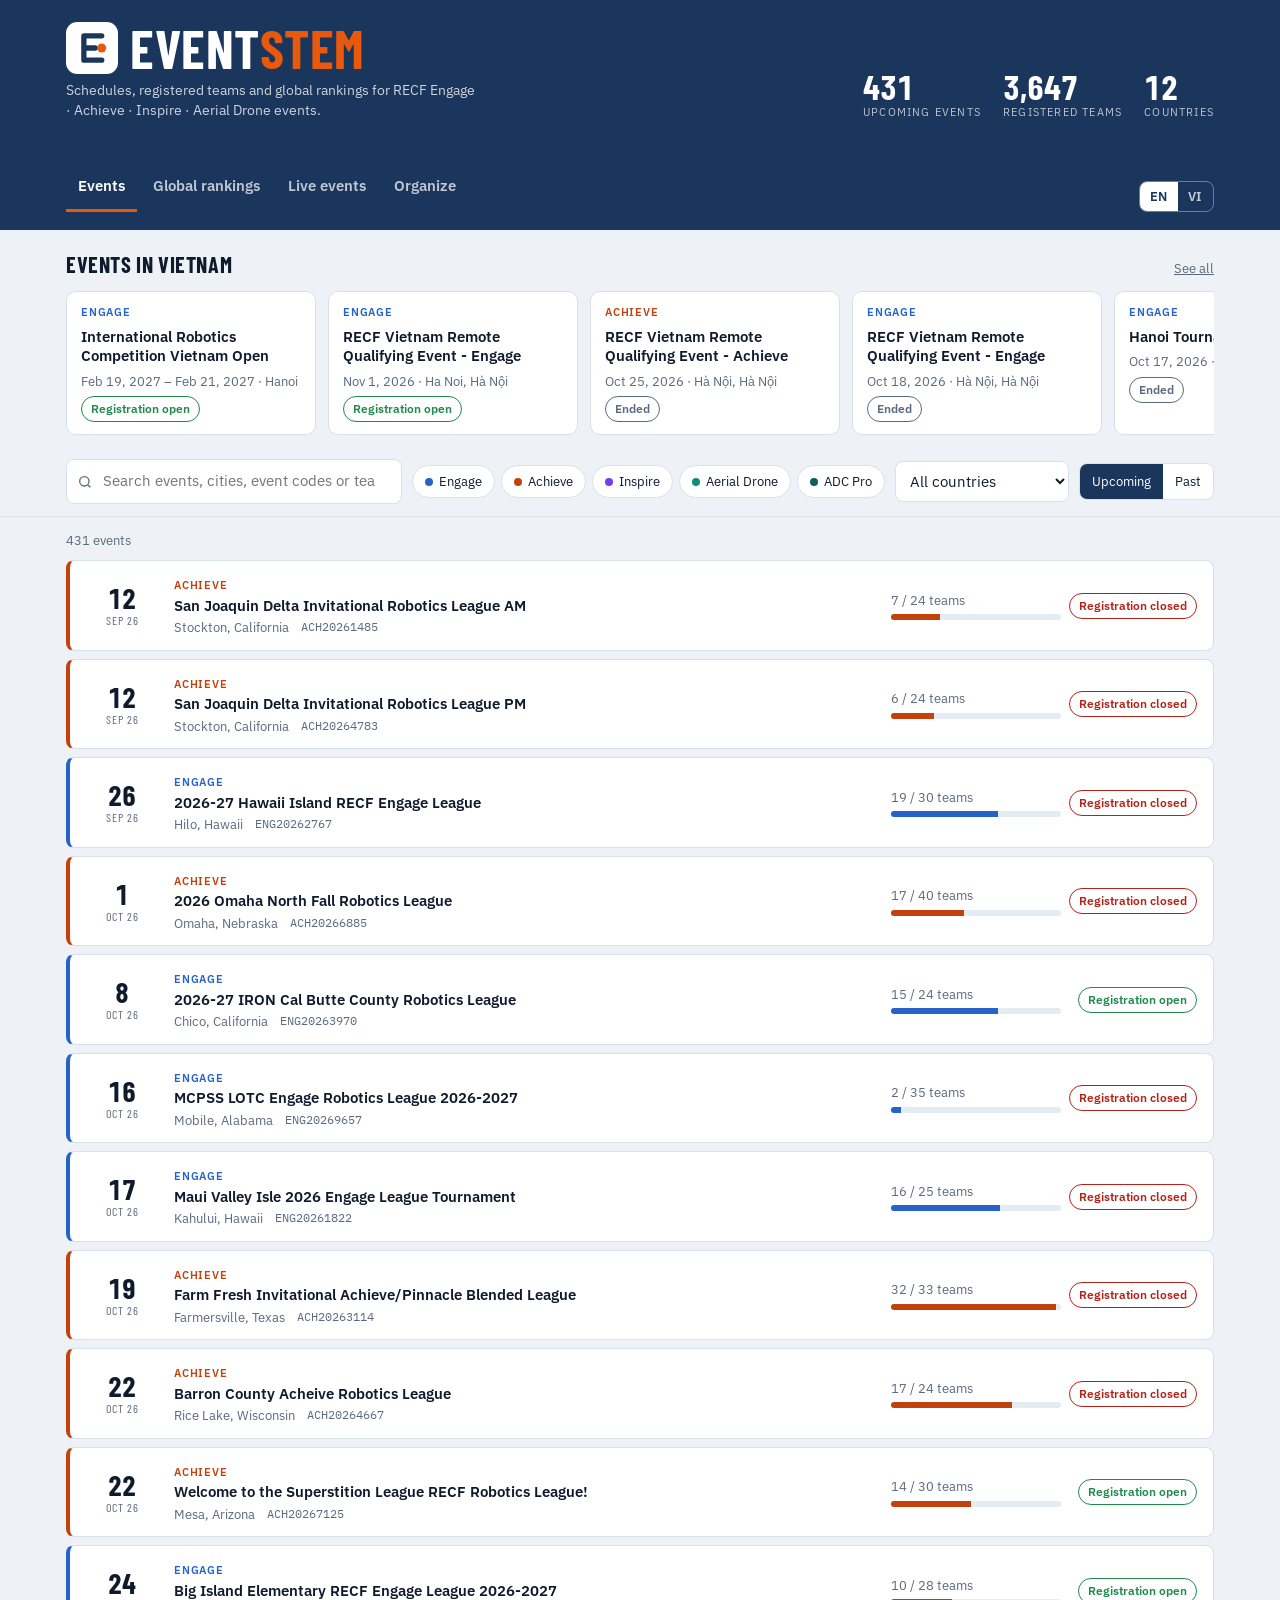
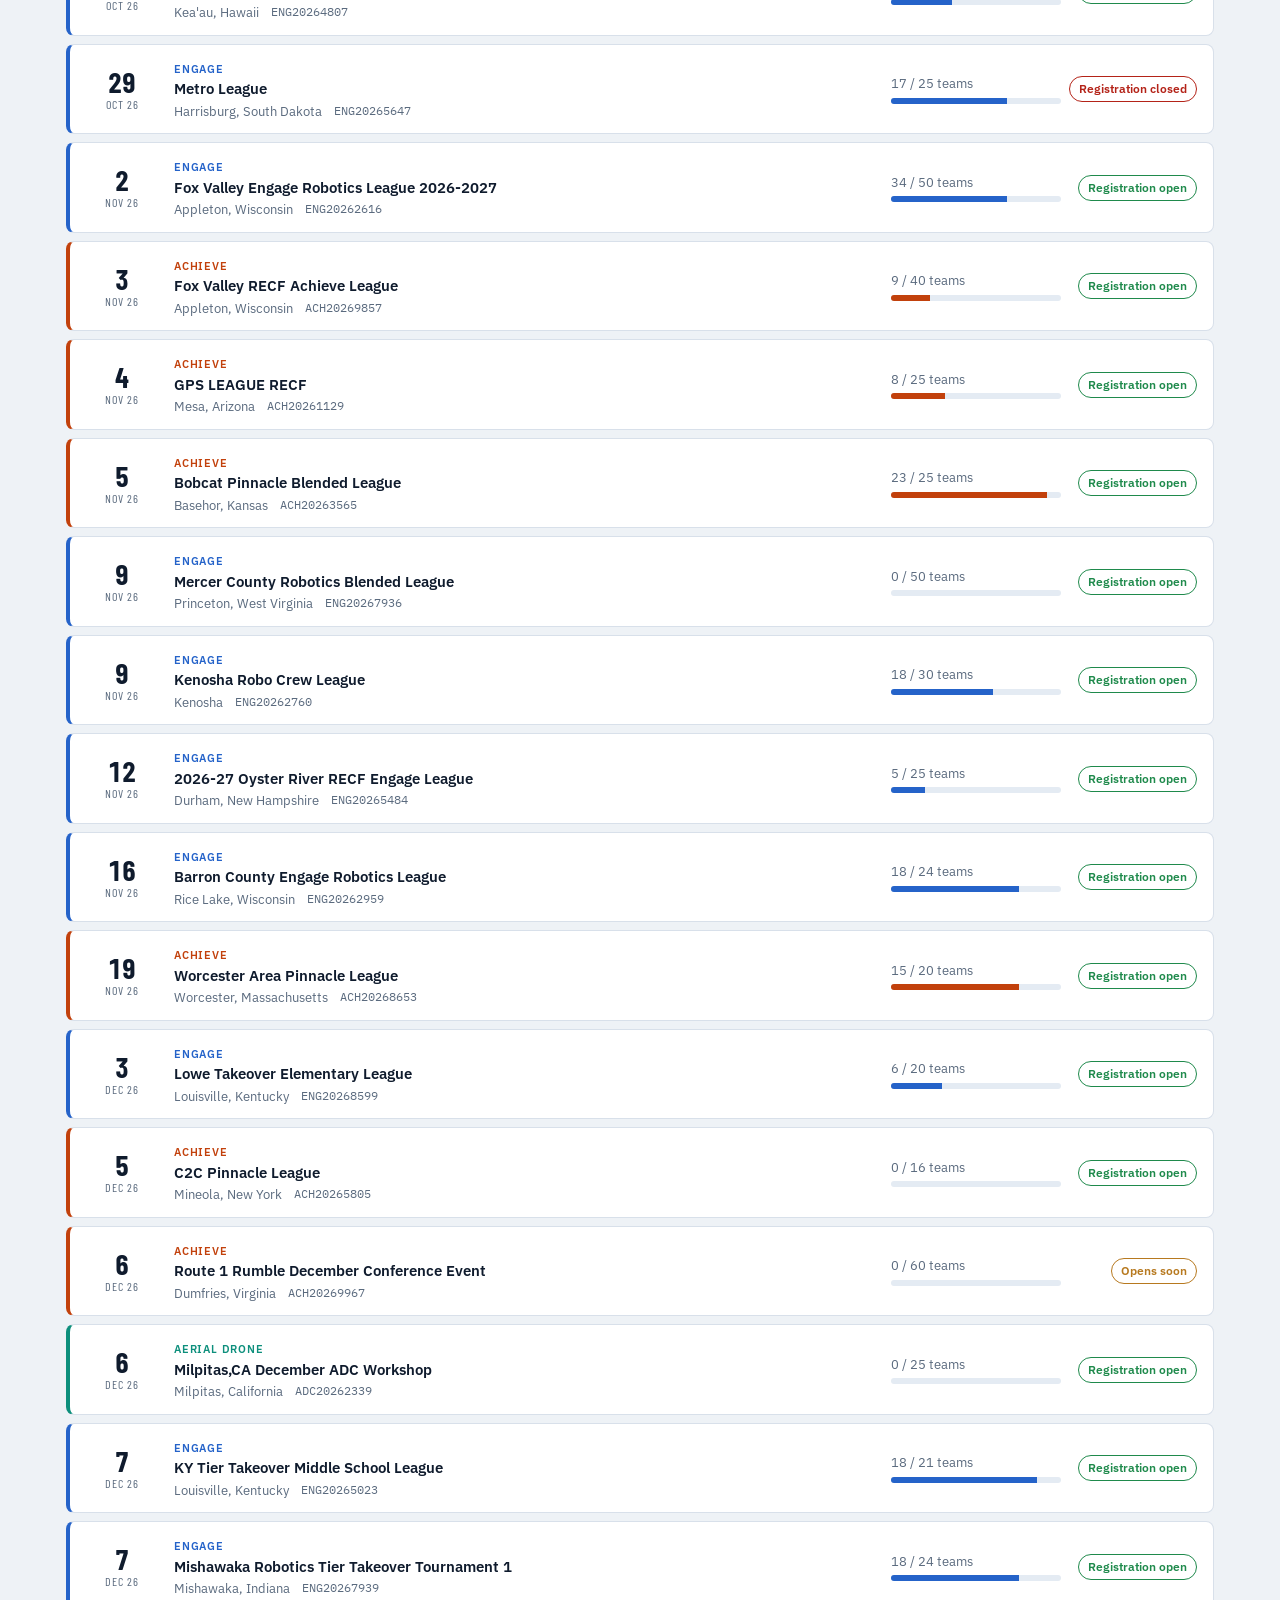
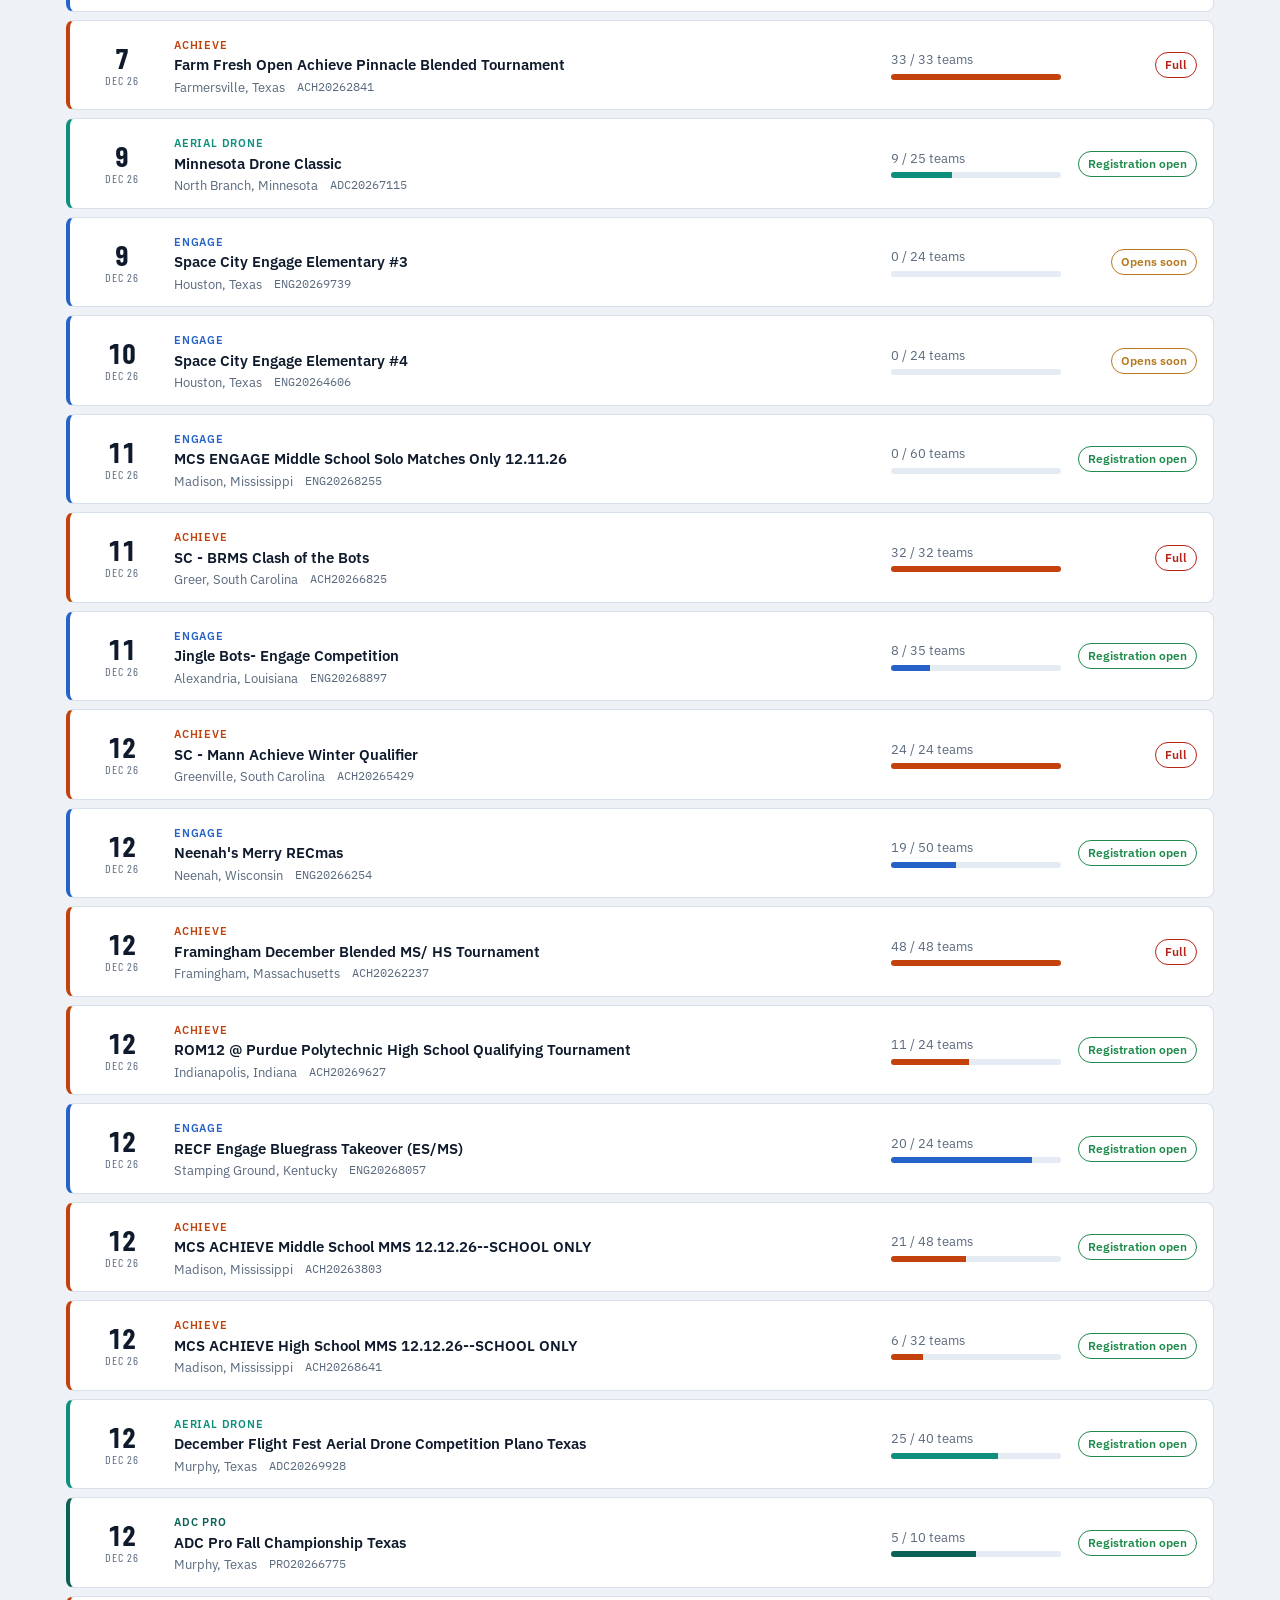
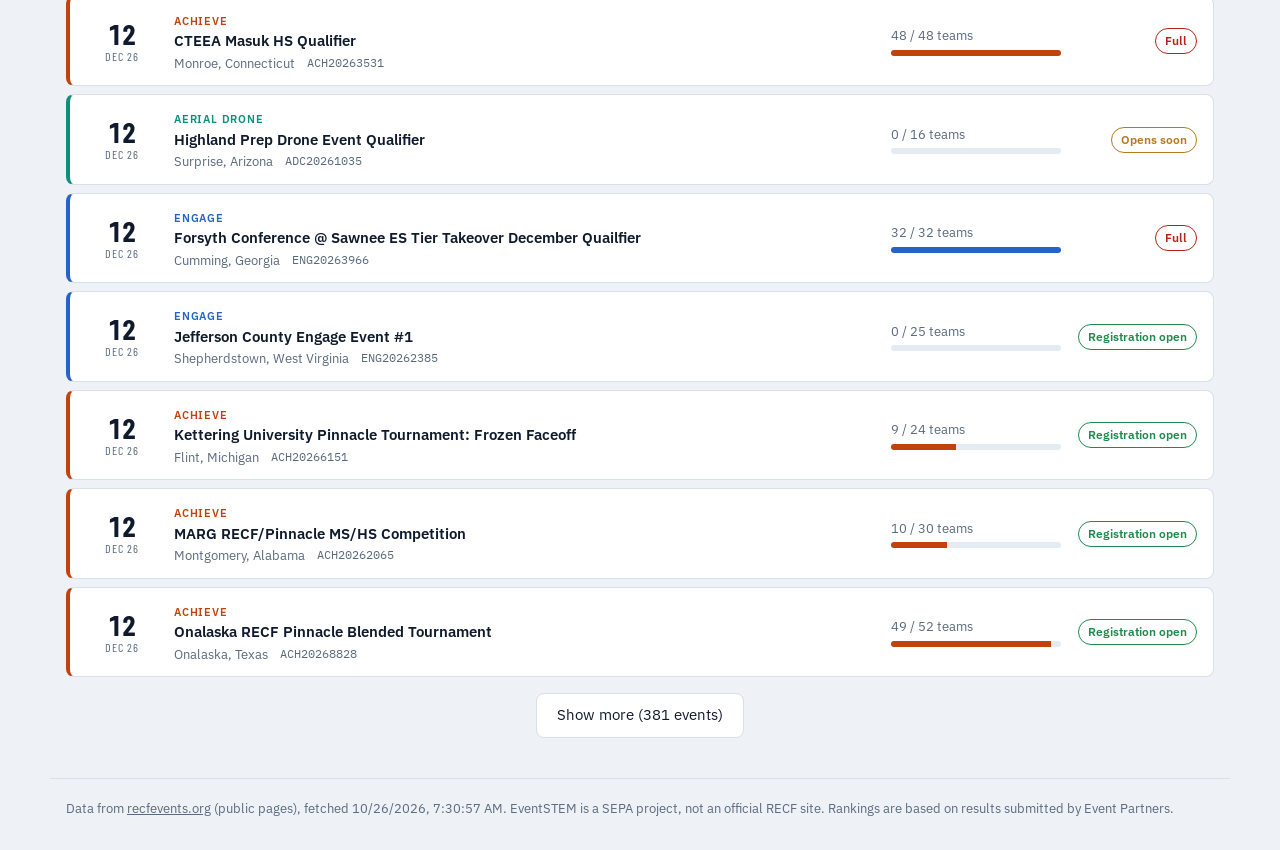
==== index.html @ 30d85f0f "Thêm logo, favicon, ảnh chia sẻ và tagline "Every robotics match, live." - assets/: logo (sáng/tối, " ====
<!doctype html>
<html lang="en">
<head>
<meta charset="utf-8">
<meta name="viewport" content="width=device-width, initial-scale=1, viewport-fit=cover">
<title>EventSTEM: Every robotics match, live</title>
<meta name="description" content="Schedules, registered teams and global rankings for RECF robotics and drone events: Engage, Achieve, Inspire, Aerial Drone.">
<link rel="canonical" href="https://eventstem.com/">
<meta property="og:site_name" content="EventSTEM">
<meta property="og:title" content="EventSTEM: Every robotics match, live.">
<meta property="og:description" content="Schedules, scores and rankings for robotics tournaments. Mọi trận đấu robot, trực tiếp.">
<meta property="og:url" content="https://eventstem.com/">
<meta property="og:type" content="website">
<meta property="og:image" content="https://eventstem.com/assets/og-image.png">
<meta property="og:image:width" content="1200">
<meta property="og:image:height" content="630">
<meta property="og:image:alt" content="EventSTEM: Every robotics match, live.">
<meta name="twitter:card" content="summary_large_image">
<meta name="twitter:image" content="https://eventstem.com/assets/og-image.png">
<link rel="icon" href="favicon.svg" type="image/svg+xml">
<link rel="icon" href="favicon-32.png" sizes="32x32" type="image/png">
<link rel="apple-touch-icon" href="apple-touch-icon.png">
<meta name="theme-color" content="#1b365d">
<meta name="color-scheme" content="light dark">
<style>html{-webkit-text-size-adjust:100%}body{margin:0}img{max-width:100%}[hidden]{display:none!important}:root{padding-top:env(safe-area-inset-top,0px);padding-bottom:env(safe-area-inset-bottom,0px)}</style>
<link rel="preconnect" href="https://fonts.googleapis.com">
<link rel="stylesheet" href="https://fonts.googleapis.com/css2?family=Barlow+Condensed:wght@600;700&family=IBM+Plex+Sans:wght@400;500;600&family=IBM+Plex+Mono:wght@500&display=swap">
<style>
/* Layout: scoreboard-style header band → filter rail → dense event list; event detail opens as a side sheet (full-screen on phones). */
:root{
  --bg:#eef2f6; --surface:#ffffff; --ink:#0f1b2d; --mut:#5a6a7e; --line:#d8e0ea; --navy:#1b365d; --navy-ink:#ffffff; --signal:#e8590c; --soft:#e4ebf3;
  --engage:#2563c9; --achieve:#c2410c; --inspire:#7c3aed; --adc:#0d8f7c; --adcpro:#0b6156; --launch:#64748b;
  --ok:#1f8a4c; --warn:#b7791f; --bad:#b42318;
  --f-disp:"Barlow Condensed","Arial Narrow",Arial,sans-serif; --f-body:"IBM Plex Sans",system-ui,-apple-system,"Segoe UI",sans-serif; --f-mono:"IBM Plex Mono",ui-monospace,Menlo,monospace;
}
@media (prefers-color-scheme: dark){:root:not([data-theme="light"]){
  --bg:#0b121c; --surface:#121c2a; --ink:#e8eef6; --mut:#93a3b8; --line:#243246; --navy:#16304f; --navy-ink:#ffffff; --signal:#ff7a33; --soft:#1a2738;
  --engage:#6b9cf0; --achieve:#f08a4b; --inspire:#a78bfa; --adc:#3cc7b0; --adcpro:#2fa792; --launch:#94a3b8; --ok:#4cc17e; --warn:#e0b04a; --bad:#f07167; color-scheme:dark}}
:root[data-theme="dark"]{
  --bg:#0b121c; --surface:#121c2a; --ink:#e8eef6; --mut:#93a3b8; --line:#243246; --navy:#16304f; --navy-ink:#ffffff; --signal:#ff7a33; --soft:#1a2738;
  --engage:#6b9cf0; --achieve:#f08a4b; --inspire:#a78bfa; --adc:#3cc7b0; --adcpro:#2fa792; --launch:#94a3b8; --ok:#4cc17e; --warn:#e0b04a; --bad:#f07167; color-scheme:dark}
*{box-sizing:border-box}
body{background:var(--bg);color:var(--ink);font-family:var(--f-body);font-size:15px;line-height:1.5}
body::before{content:"";position:fixed;inset:0 0 auto;height:env(safe-area-inset-top,0px);z-index:10;background:var(--navy)}
.wrap{max-width:1180px;margin:0 auto;padding-left:max(16px,env(safe-area-inset-left,0px));padding-right:max(16px,env(safe-area-inset-right,0px))}
a{color:inherit}
button{font:inherit;color:inherit}
:focus-visible{outline:2px solid var(--signal);outline-offset:2px}

/* header band */
.band{background:var(--navy);color:var(--navy-ink)}
.band .wrap{padding-block:22px 18px;display:flex;flex-wrap:wrap;gap:18px 32px;align-items:flex-end;justify-content:space-between}
.brand h1{font-family:var(--f-disp);font-weight:700;font-size:clamp(34px,6vw,54px);line-height:.9;margin:0;letter-spacing:.5px;text-transform:uppercase}
.brand h1 span{color:var(--signal)}
.brandrow{display:flex;align-items:center;gap:12px}
.mark{width:clamp(38px,6vw,52px);height:auto;flex:none}
.brand p{margin:6px 0 0;opacity:.78;font-size:13.5px;max-width:52ch}
.tally{display:flex;gap:22px;flex-wrap:wrap}
.tally div{display:flex;flex-direction:column}
.tally b{font-family:var(--f-disp);font-size:34px;line-height:1;font-variant-numeric:tabular-nums}
.tally small{font-size:11px;letter-spacing:1.2px;text-transform:uppercase;opacity:.7}

/* vietnam strip */
.vn{padding-block:18px 4px}
.sec-h{display:flex;align-items:baseline;justify-content:space-between;gap:12px;margin:0 0 10px}
.sec-h h2{font-family:var(--f-disp);font-size:22px;letter-spacing:.6px;text-transform:uppercase;margin:0}
.sec-h a,.linkbtn{font-size:13px;color:var(--mut);background:none;border:0;cursor:pointer;text-decoration:underline;padding:0}
.strip{display:grid;grid-auto-flow:column;grid-auto-columns:minmax(250px,1fr);gap:12px;overflow-x:auto;padding-bottom:8px;scroll-snap-type:x mandatory}
.mini{scroll-snap-align:start;background:var(--surface);border:1px solid var(--line);border-radius:10px;padding:12px 14px;cursor:pointer;text-align:left;display:flex;flex-direction:column;gap:6px;min-width:0}
.mini:hover{border-color:var(--mut)}
.mini .t{font-weight:600;line-height:1.3}
.mini .m{font-size:12.5px;color:var(--mut)}

/* filters */
.filters{position:sticky;top:env(safe-area-inset-top,0px);z-index:5;background:var(--bg);border-bottom:1px solid var(--line)}
.filters .wrap{padding-block:12px;display:flex;flex-wrap:wrap;gap:10px;align-items:center}
.search{flex:1 1 260px;min-width:0;position:relative}
.search input{width:100%;padding:10px 12px 10px 36px;border:1px solid var(--line);border-radius:8px;background:var(--surface);color:var(--ink);font:inherit}
.search svg{position:absolute;left:11px;top:50%;transform:translateY(-50%);width:16px;height:16px;stroke:var(--mut)}
select{padding:9px 10px;border:1px solid var(--line);border-radius:8px;background:var(--surface);color:var(--ink);font:inherit;max-width:100%}
.chips{display:flex;flex-wrap:wrap;gap:6px}
.chip{border:1px solid var(--line);background:var(--surface);border-radius:999px;padding:6px 12px;font-size:13px;cursor:pointer;display:inline-flex;align-items:center;gap:6px}
.chip i{width:8px;height:8px;border-radius:50%;background:var(--c)}
.chip[aria-pressed="true"]{background:var(--ink);color:var(--bg);border-color:var(--ink)}
.seg{display:inline-flex;flex-wrap:wrap;border:1px solid var(--line);border-radius:8px;overflow:hidden}
.seg button{white-space:nowrap;border:0;background:var(--surface);padding:8px 12px;font-size:13px;cursor:pointer}
.seg button[aria-pressed="true"]{background:var(--navy);color:var(--navy-ink)}

/* list */
.list{padding-block:14px 40px}
.count{font-size:13px;color:var(--mut);margin:0 0 10px}
.ev{display:grid;grid-template-columns:72px minmax(0,1fr) 170px 120px;gap:16px;align-items:center;background:var(--surface);border:1px solid var(--line);border-left:4px solid var(--c);border-radius:8px;padding:12px 16px;margin-bottom:8px;cursor:pointer;text-align:left;width:100%}
.ev:hover{border-color:var(--mut);border-left-color:var(--c)}
.date{font-family:var(--f-disp);text-align:center;line-height:1}
.date b{display:block;font-size:28px;font-variant-numeric:tabular-nums}
.date small{font-size:12px;letter-spacing:1px;text-transform:uppercase;color:var(--mut)}
.ev .t{font-weight:600;line-height:1.3;overflow-wrap:anywhere}
.ev .m{font-size:13px;color:var(--mut);display:flex;flex-wrap:wrap;gap:4px 12px;margin-top:3px}
.code{font-family:var(--f-mono);font-size:12px;color:var(--mut)}
.prog{font-size:11px;font-weight:600;letter-spacing:.8px;text-transform:uppercase;color:var(--c)}
.fill{font-size:12.5px;color:var(--mut);font-variant-numeric:tabular-nums}
.bar{height:6px;border-radius:3px;background:var(--soft);margin-top:5px;overflow:hidden}
.bar span{display:block;height:100%;background:var(--c)}
.pill{justify-self:end;font-size:12px;font-weight:600;padding:3px 9px;border-radius:999px;border:1px solid currentColor;white-space:nowrap}
.s-open{color:var(--ok)} .s-soon{color:var(--warn)} .s-full,.s-closed{color:var(--bad)} .s-ended{color:var(--mut)}
.more{display:block;margin:16px auto 0;padding:10px 20px;border:1px solid var(--line);border-radius:8px;background:var(--surface);cursor:pointer}
.empty{padding:40px 0;text-align:center;color:var(--mut)}
@media (max-width:760px){
  .filters{position:static}
  .ev{grid-template-columns:56px minmax(0,1fr);gap:6px 12px}
  .ev .cap,.ev .pill{grid-column:2}
  .ev .pill{justify-self:start}
  .date b{font-size:24px}
}

/* detail sheet */
.scrim{position:fixed;inset:0;background:rgba(5,12,22,.5);z-index:20}
.sheet{position:fixed;top:0;right:0;bottom:0;width:min(640px,100%);background:var(--surface);z-index:21;overflow-y:auto;box-shadow:-10px 0 40px rgba(0,0,0,.25);padding-top:env(safe-area-inset-top,0px);padding-bottom:env(safe-area-inset-bottom,0px);padding-right:env(safe-area-inset-right,0px)}
.sh-top{background:var(--navy);color:var(--navy-ink);padding:18px 20px 16px;position:relative}
.sh-top .prog{color:var(--navy-ink);opacity:.8}
.sh-top h2{font-family:var(--f-disp);font-size:30px;line-height:1.05;margin:6px 40px 6px 0;text-wrap:balance}
.sh-top .code{color:var(--navy-ink);opacity:.75}
.x{position:absolute;top:14px;right:14px;width:34px;height:34px;border-radius:8px;border:1px solid rgba(255,255,255,.3);background:transparent;color:var(--navy-ink);cursor:pointer;font-size:18px}
.facts{display:grid;grid-template-columns:repeat(auto-fit,minmax(110px,1fr));gap:1px;background:var(--line);border-bottom:1px solid var(--line)}
.facts div{background:var(--surface);padding:12px 16px}
.facts small{display:block;font-size:11px;letter-spacing:1px;text-transform:uppercase;color:var(--mut)}
.facts b{font-weight:600;font-variant-numeric:tabular-nums}
.tabs{display:flex;gap:4px;padding:12px 16px 0;border-bottom:1px solid var(--line)}
.tabs button{border:0;background:none;padding:8px 12px;cursor:pointer;border-bottom:3px solid transparent;font-weight:500;color:var(--mut)}
.tabs button[aria-selected="true"]{color:var(--ink);border-bottom-color:var(--signal)}
.pane{padding:16px 20px 28px}
.pane h3{font-size:12px;letter-spacing:1.2px;text-transform:uppercase;color:var(--mut);margin:16px 0 6px}
.pane h3:first-child{margin-top:0}
.pane p{margin:0;max-width:65ch}
.tbl{overflow-x:auto}
table{width:100%;border-collapse:collapse;font-size:14px}
th{text-align:left;font-size:11.5px;letter-spacing:.8px;text-transform:uppercase;color:var(--mut);font-weight:600;padding:6px 8px;border-bottom:2px solid var(--line)}
td{padding:7px 8px;border-bottom:1px solid var(--line);vertical-align:top}
td.n{font-variant-numeric:tabular-nums;text-align:right}
.note{background:var(--soft);border-radius:8px;padding:14px 16px;font-size:14px}
.note b{display:block;margin-bottom:4px}
.out{display:inline-block;margin-top:14px;font-weight:600;color:var(--engage)}
.awards{display:flex;flex-wrap:wrap;gap:6px}
.awards span{background:var(--soft);border-radius:6px;padding:4px 9px;font-size:13px}
footer{color:var(--mut);font-size:12.5px;padding-block:20px 32px;border-top:1px solid var(--line)}

/* view nav */
.views{display:flex;flex-wrap:wrap;gap:0 4px;margin-top:4px}
.views a{color:var(--navy-ink);opacity:.72;text-decoration:none;font-weight:600;padding:10px 12px 12px;border-bottom:3px solid transparent;font-size:15px;white-space:nowrap}
.views a[aria-current="page"]{opacity:1;border-bottom-color:var(--signal)}
.views a:hover{opacity:1}
.navrow{display:flex;align-items:center;justify-content:space-between;gap:12px;flex-wrap:wrap}
.lang{display:inline-flex;border:1px solid rgba(255,255,255,.35);border-radius:8px;overflow:hidden}
.lang button{border:0;background:transparent;color:var(--navy-ink);opacity:.75;padding:5px 10px;font-size:12.5px;font-weight:600;letter-spacing:.6px;cursor:pointer}
.lang button[aria-pressed="true"]{background:var(--navy-ink);color:var(--navy);opacity:1}
/* rankings */
.rk-wrap{padding-block:18px 40px}
.sample{background:color-mix(in srgb,var(--warn) 14%,var(--surface));border:1px solid color-mix(in srgb,var(--warn) 45%,transparent);border-radius:8px;padding:12px 14px;font-size:14px;margin-bottom:14px}
.rk-ctl{display:flex;flex-wrap:wrap;gap:10px;align-items:center;margin-bottom:14px}
.rk-search{flex:1 1 200px}
.seg button:disabled{opacity:.4;cursor:not-allowed}
.boards{display:grid;grid-template-columns:repeat(3,minmax(0,1fr));gap:8px;margin-bottom:12px}
.boards button{text-align:left;background:var(--surface);border:1px solid var(--line);border-radius:10px;padding:10px 14px;cursor:pointer;font-family:var(--f-disp);font-size:22px;font-weight:700;letter-spacing:.4px;text-transform:uppercase;line-height:1.1}
.boards button small{display:block;font-family:var(--f-body);font-size:12px;font-weight:400;letter-spacing:0;text-transform:none;color:var(--mut)}
.boards button[aria-selected="true"]{border-color:var(--ink);box-shadow:inset 0 -4px 0 var(--c,var(--signal))}
.rk-table{background:var(--surface);border:1px solid var(--line);border-radius:10px;overflow-x:auto}
.rk-table table{min-width:640px}
.rk-table td,.rk-table th{padding:9px 12px}
.rk-table tr.tr{cursor:pointer}
.rk-table tr.tr:hover td{background:var(--soft)}
.rk-table .pos{font-family:var(--f-disp);font-size:22px;font-weight:700;width:52px;font-variant-numeric:tabular-nums}
.rk-table tr:nth-child(-n+3) .pos{color:var(--signal)}
.rk-table .big{font-family:var(--f-disp);font-size:22px;font-weight:700;font-variant-numeric:tabular-nums}
.rk-table .tm{font-weight:600}
.rk-table .sub{display:block;font-size:12.5px;color:var(--mut);font-weight:400}
.cc{display:inline-block;font-family:var(--f-mono);font-size:11px;border:1px solid var(--line);border-radius:4px;padding:0 5px;margin-left:6px;color:var(--mut);vertical-align:1px}
.gr{font-size:11.5px;color:var(--mut)}
.aw{display:inline-block;background:var(--soft);border-radius:5px;padding:1px 7px;font-size:12px;margin:2px 4px 2px 0}
.rk-info{display:grid;grid-template-columns:repeat(auto-fit,minmax(300px,1fr));gap:14px;margin-top:18px}
.rk-info details{background:var(--surface);border:1px solid var(--line);border-radius:10px;padding:12px 16px;min-width:0}
.rk-info summary{font-weight:600;cursor:pointer}
.rk-info p,.rk-info li{font-size:14px;max-width:65ch}
.rk-info ul{padding-left:18px;margin:8px 0 0}
@media (max-width:760px){.boards button{font-size:18px;padding:8px 10px}.boards button small{display:none}}
@media (prefers-reduced-motion:no-preference){.sheet{animation:in .22s ease-out}@keyframes in{from{transform:translateX(24px);opacity:.6}}}
</style>

</head>
<body>
<header class="band"><div class="wrap">
  <div class="brand"><div class="brandrow"><img class="mark" src="assets/logo-mark-white.svg" alt="" width="52" height="52"><h1>Event<span>STEM</span></h1></div><p data-vi="Lịch thi đấu, đội đăng ký và bảng xếp hạng toàn cầu các giải RECF Engage · Achieve · Inspire · Aerial Drone.">Schedules, registered teams and global rankings for RECF Engage · Achieve · Inspire · Aerial Drone events.</p></div>
  <div class="tally" id="tally"></div>
</div>
<div class="wrap navrow"><nav class="views" aria-label="Main" data-vi-aria="Mục chính"><a href="#giai" id="navEvents" aria-current="page" data-vi="Giải đấu">Events</a><a href="#xephang" id="navRank" data-vi="Xếp hạng toàn cầu">Global rankings</a><a href="event.html" data-vi="Giải trực tiếp">Live events</a><a href="manage.html" data-vi="Tổ chức giải">Organize</a></nav>
  <div class="lang" id="lang" role="group" aria-label="Language / Ngôn ngữ"><button type="button" data-l="en" lang="en" aria-pressed="true">EN</button><button type="button" data-l="vi" lang="vi" aria-pressed="false">VI</button></div></div>
</header>

<div id="viewEvents">
<section class="wrap vn" id="vnSec" hidden>
  <div class="sec-h"><h2 data-vi="Giải tại Việt Nam">Events in Vietnam</h2><button class="linkbtn" id="vnAll" type="button" data-vi="Xem tất cả">See all</button></div>
  <div class="strip" id="vnStrip"></div>
</section>

<div class="filters"><div class="wrap">
  <label class="search"><svg viewBox="0 0 24 24" fill="none" stroke-width="2"><circle cx="11" cy="11" r="7"/><path d="m20 20-3.5-3.5"/></svg>
    <input id="q" type="search" placeholder="Search events, cities, event codes or team numbers…" data-vi-ph="Tìm giải, thành phố, mã giải hoặc mã đội…" aria-label="Search" data-vi-aria="Tìm kiếm"></label>
  <div class="chips" id="progChips"></div>
  <select id="country" aria-label="Country" data-vi-aria="Quốc gia"></select>
  <div class="seg" id="when"><button type="button" data-v="up" aria-pressed="true" data-vi="Sắp tới">Upcoming</button><button type="button" data-v="past" aria-pressed="false" data-vi="Đã kết thúc">Past</button></div>
</div></div>

<main class="wrap list">
  <p class="count" id="count"></p>
  <div id="list"></div>
  <button class="more" id="more" type="button" hidden></button>
</main>
</div>

<div id="viewRank" hidden>
  <div class="wrap rk-wrap">
    <div class="sample" id="rkSample" hidden data-vi="&lt;b&gt;Dữ liệu mẫu.&lt;/b&gt; Các đội, giải và điểm dưới đây là ví dụ để xem thử cách bảng xếp hạng hoạt động, không phải kết quả thật. Bảng sẽ dùng kết quả thật khi Event Partner gửi điểm."><b>Sample data.</b> The teams, events and scores below are examples showing how the rankings work, not real results. Real results will replace them once Event Partners submit scores.</div>
    <div class="rk-ctl">
      <div class="seg" id="rkProg" role="group" aria-label="Program" data-vi-aria="Chương trình"></div>
      <div class="seg" id="rkGrade" role="group" aria-label="Grade level" data-vi-aria="Cấp học"></div>
      <select id="rkCountry" aria-label="Country" data-vi-aria="Quốc gia"></select>
      <select id="rkSeason" aria-label="Season" data-vi-aria="Mùa giải"></select>
      <label class="search rk-search"><svg viewBox="0 0 24 24" fill="none" stroke-width="2"><circle cx="11" cy="11" r="7"/><path d="m20 20-3.5-3.5"/></svg>
        <input id="rkQ" type="search" placeholder="Search team number or name…" data-vi-ph="Tìm mã hoặc tên đội…" aria-label="Search teams" data-vi-aria="Tìm đội"></label>
    </div>
    <div class="boards" role="tablist" id="rkBoards">
      <button role="tab" type="button" data-b="solo" aria-selected="true">Solo<small></small></button>
      <button role="tab" type="button" data-b="ally" aria-selected="false">Alliance<small data-vi="Thi đấu liên minh">Alliance matches</small></button>
      <button role="tab" type="button" data-b="award" aria-selected="false"><span data-vi="Thành tích">Awards</span><small data-vi="Giải thưởng cả mùa">Season awards</small></button>
    </div>
    <p class="count" id="rkCount"></p>
    <div class="rk-table" id="rkTable"></div>
    <div class="rk-info">
      <details open><summary data-vi="Cách tính">How it's calculated</summary><div id="rkMethod"></div></details>
      <details><summary data-vi="Dành cho Event Partner: gửi kết quả giải">For Event Partners: submitting results</summary>
        <p data-vi="Sau mỗi giải, xuất kết quả thành file CSV theo mẫu (mỗi dòng là một điểm hoặc một giải thưởng của một đội) và gửi cho SEPA. Kết quả chỉ được tính khi giải có trong danh sách giải RECF và Event Partner đã được xác minh.">After each event, export the results as a CSV file using the template (one row per score or award for a team) and send it to SEPA. Results only count when the event is listed on RECF Events and the Event Partner has been verified.</p>
        <div class="tbl"><table><thead><tr><th data-vi="Cột">Column</th><th data-vi="Ví dụ">Example</th><th data-vi="Ghi chú">Notes</th></tr></thead><tbody>
          <tr><td class="code">event_code</td><td>ENG20261234</td><td data-vi="Mã giải trên RECF Events">Event code on RECF Events</td></tr>
          <tr><td class="code">program</td><td>Engage</td><td>Engage, Achieve, Inspire, ADC, ADC Pro</td></tr>
          <tr><td class="code">team / team_name</td><td>VN1234A / Sao Mai</td><td data-vi="Mã đội và tên đội">Team number and team name</td></tr>
          <tr><td class="code">team_country</td><td>Vietnam</td><td data-vi="Tên quốc gia tiếng Anh">Country name in English</td></tr>
          <tr><td class="code">grade</td><td>ES</td><td data-vi="ES tiểu học · MS THCS · HS THPT · UNI đại học">ES elementary · MS middle school · HS high school · UNI university</td></tr>
          <tr><td class="code">type</td><td>solo1</td><td>solo1 Driving/Piloting · solo2 Coding/Autonomous · alliance · award</td></tr>
          <tr><td class="code">value</td><td>85</td><td data-vi="Điểm, hoặc tên giải thưởng nếu type là award">Score, or the award name if type is award</td></tr>
        </tbody></table></div>
      </details>
    </div>
  </div>
</div>

<footer class="wrap" id="foot"></footer>

<div class="scrim" id="scrim" hidden></div>
<aside class="sheet" id="sheet" hidden role="dialog" aria-modal="true" aria-labelledby="shTitle"></aside>

<script>
var TODAY = new Date().toISOString().slice(0,10);
/* Ngôn ngữ: tiếng Anh mặc định; ?lang=vi hoặc nút EN/VI, lựa chọn được nhớ trong trình duyệt. */
var LANG=(function(){var q=/[?&]lang=(en|vi)\b/.exec(location.search);if(q)return q[1];try{var v=localStorage.getItem('lang');if(v==='en'||v==='vi')return v;}catch(x){}return 'en';})();
function tr(en,vi){return LANG==='vi'?vi:en;}
function loc(){return LANG==='vi'?'vi-VN':'en-US';}
function applyStatic(){
  document.documentElement.lang=LANG;
  document.querySelectorAll('[data-vi]').forEach(function(el){if(el.dataset.en==null)el.dataset.en=el.innerHTML;el.innerHTML=LANG==='vi'?el.dataset.vi:el.dataset.en;});
  document.querySelectorAll('[data-vi-ph]').forEach(function(el){if(el.dataset.enPh==null)el.dataset.enPh=el.placeholder;el.placeholder=LANG==='vi'?el.dataset.viPh:el.dataset.enPh;});
  document.querySelectorAll('[data-vi-aria]').forEach(function(el){if(el.dataset.enAria==null)el.dataset.enAria=el.getAttribute('aria-label');el.setAttribute('aria-label',LANG==='vi'?el.dataset.viAria:el.dataset.enAria);});
  document.querySelectorAll('#lang button').forEach(function(b){b.setAttribute('aria-pressed',b.dataset.l===LANG);});
}
function setLang(l){
  if(l===LANG)return; LANG=l; try{localStorage.setItem('lang',l);}catch(x){}
  closeEvent(); applyStatic();
  if(EV.length){paintEvents();render();}
  if(RS){paintRankOptions();drawRankCtl();drawRank();}
}
var PROG = {Engage:'--engage',Achieve:'--achieve',Inspire:'--inspire','ADC':'--adc','ADC Pro':'--adcpro',Launch:'--launch'};
var PNAME = {Engage:'Engage',Achieve:'Achieve',Inspire:'Inspire',ADC:'Aerial Drone',  'ADC Pro':'ADC Pro',Launch:'Launch'};
var VN_NAME = {'United States':'Hoa Kỳ',China:'Trung Quốc',Australia:'Úc',Vietnam:'Việt Nam',Canada:'Canada','South Korea':'Hàn Quốc',Libya:'Libya',Turkey:'Thổ Nhĩ Kỳ',Chile:'Chile',Myanmar:'Myanmar',Lithuania:'Litva',Greece:'Hy Lạp'};
var STATUS_VI = {'Registration Open':['Đang mở đăng ký','s-open'],'Registration Opens Soon':['Sắp mở','s-soon'],'Event full':['Đã đủ đội','s-full'],'Registration Closed':['Đóng đăng ký','s-closed'],'Ended':['Đã kết thúc','s-ended']};
var STATUS_EN = {'Registration Open':['Registration open','s-open'],'Registration Opens Soon':['Opens soon','s-soon'],'Event full':['Full','s-full'],'Registration Closed':['Registration closed','s-closed'],'Ended':['Ended','s-ended']};
function status(e){return (LANG==='vi'?STATUS_VI:STATUS_EN)[e.status]||[e.status,''];}
var MON_VI = ['TH1','TH2','TH3','TH4','TH5','TH6','TH7','TH8','TH9','TH10','TH11','TH12'];
var MON_EN = ['JAN','FEB','MAR','APR','MAY','JUN','JUL','AUG','SEP','OCT','NOV','DEC'];
var D, EV = [], st = {q:'',prog:new Set(),country:'',when:'up',limit:50};

function esc(s){return String(s==null?'':s).replace(/[&<>"']/g,function(c){return {'&':'&amp;','<':'&lt;','>':'&gt;','"':'&quot;',"'":'&#39;'}[c];});}
function $(id){return document.getElementById(id);}
function col(p){return 'var('+(PROG[p]||'--launch')+')';}
function isPast(e){return (e.end||e.start||'9999') < TODAY || e.status==='Ended';}
function fmtRange(e){
  if(!e.start) return e.dates||tr('TBA','Chưa công bố');
  var a=new Date(e.start+'T00:00'), b=new Date((e.end||e.start)+'T00:00');
  var f=function(d){return LANG==='vi'?d.getDate()+'/'+(d.getMonth()+1)+'/'+d.getFullYear():d.toLocaleDateString('en-US',{month:'short',day:'numeric',year:'numeric'});};
  return e.end&&e.end!==e.start ? f(a)+' – '+f(b) : f(a);
}

applyStatic();
$('lang').addEventListener('click',function(ev){var b=ev.target.closest('button');if(b)setLang(b.dataset.l);});
fetch('events.json?t='+Math.floor(Date.now()/300000)).then(function(r){return r.json();}).then(function(d){D=d;EV=d.events;init();})
  .catch(function(){$('list').innerHTML='<p class="empty">'+tr('Could not load event data. Reload the page to try again.','Không tải được dữ liệu sự kiện. Tải lại trang để thử lại.')+'</p>';});

function init(){ bind(); paintEvents(); render(); route(); }
function paintEvents(){
  var up=EV.filter(function(e){return !isPast(e);});
  var teams=new Set(); EV.forEach(function(e){(e.teams||[]).forEach(function(t){teams.add(t[0]);});});
  var countries={}; EV.forEach(function(e){countries[e.country]=(countries[e.country]||0)+1;});
  $('tally').innerHTML=[[up.length,tr('Upcoming events','Giải sắp tới')],[teams.size.toLocaleString(loc()),tr('Registered teams','Đội đăng ký')],[Object.keys(countries).length,tr('Countries','Quốc gia')]]
    .map(function(x){return '<div><b>'+x[0]+'</b><small>'+x[1]+'</small></div>';}).join('');
  var progs={}; EV.forEach(function(e){progs[e.program]=(progs[e.program]||0)+1;});
  $('progChips').innerHTML=Object.keys(PROG).filter(function(p){return progs[p];}).map(function(p){
    return '<button type="button" class="chip" aria-pressed="'+st.prog.has(p)+'" data-p="'+esc(p)+'" style="--c:'+col(p)+'"><i></i>'+esc(PNAME[p])+'</button>';}).join('');
  $('country').innerHTML='<option value="">'+tr('All countries','Tất cả quốc gia')+'</option>'+Object.keys(countries).sort(function(a,b){return countries[b]-countries[a];})
    .map(function(c){return '<option value="'+esc(c)+'">'+esc(cname(c))+' ('+countries[c]+')</option>';}).join('');
  $('country').value=st.country;
  var vn=EV.filter(function(e){return e.country==='Vietnam';}).sort(function(a,b){return isPast(a)-isPast(b)||(isPast(a)?(b.start||'').localeCompare(a.start||''):(a.start||'').localeCompare(b.start||''));});
  if(vn.length){$('vnSec').hidden=false;$('vnStrip').innerHTML=vn.map(function(e){var s=status(e);
    return '<button type="button" class="mini" data-id="'+e.id+'" style="--c:'+col(e.program)+'"><span class="prog">'+esc(PNAME[e.program])+'</span><span class="t">'+esc(e.title)+'</span><span class="m">'+fmtRange(e)+' · '+esc(e.city)+'</span><span class="pill '+s[1]+'" style="justify-self:start;align-self:flex-start">'+s[0]+'</span></button>';}).join('');}
  var src='<a href="'+esc(D.source)+'" target="_blank" rel="noopener">recfevents.org</a>', at=esc(new Date(D.fetched).toLocaleString(loc()));
  $('foot').innerHTML=tr('Data from '+src+' (public pages), fetched '+at+'. EventSTEM is a SEPA project, not an official RECF site. Rankings are based on results submitted by Event Partners.',
    'Dữ liệu lấy từ '+src+' (trang công khai) lúc '+at+'. EventSTEM là dự án của SEPA, không phải trang chính thức của RECF. Kết quả xếp hạng do Event Partner gửi.');
}

function bind(){
  $('q').addEventListener('input',function(){st.q=this.value.trim().toLowerCase();st.limit=50;render();});
  $('country').addEventListener('change',function(){st.country=this.value;st.limit=50;render();});
  $('progChips').addEventListener('click',function(ev){var b=ev.target.closest('.chip');if(!b)return;var p=b.dataset.p;
    if(st.prog.has(p))st.prog.delete(p);else st.prog.add(p);b.setAttribute('aria-pressed',st.prog.has(p));st.limit=50;render();});
  $('when').addEventListener('click',function(ev){var b=ev.target.closest('button');if(!b)return;st.when=b.dataset.v;
    this.querySelectorAll('button').forEach(function(x){x.setAttribute('aria-pressed',x===b);});st.limit=50;render();});
  $('more').addEventListener('click',function(){st.limit+=50;render();});
  $('vnAll').addEventListener('click',function(){st.country='Vietnam';$('country').value='Vietnam';render();$('list').scrollIntoView({behavior:'smooth'});});
  document.addEventListener('click',function(ev){var b=ev.target.closest('[data-id]');if(b){openEvent(+b.dataset.id);return;}var t=ev.target.closest('[data-team]');if(t)openTeam(t.dataset.team);});
  $('scrim').addEventListener('click',closeEvent);
  document.addEventListener('keydown',function(ev){if(ev.key==='Escape')closeEvent();});
}

function match(e){
  if(st.prog.size&&!st.prog.has(e.program))return false;
  if(st.country&&e.country!==st.country)return false;
  if((st.when==='past')!==isPast(e))return false;
  if(st.q){var hay=(e.title+' '+e.city+' '+e.region+' '+e.code+' '+e.country).toLowerCase();
    if(hay.indexOf(st.q)<0 && !(e.teams||[]).some(function(t){return (t[0]+' '+t[1]).toLowerCase().indexOf(st.q)>=0;}))return false;}
  return true;
}

function render(){
  var rows=EV.filter(match).sort(function(a,b){var x=(a.start||'9999').localeCompare(b.start||'9999');return st.when==='past'?-x:x;});
  $('count').textContent=tr(rows.length+(rows.length===1?' event':' events')+(st.q?' matching “'+st.q+'”':''),rows.length+' giải'+(st.q?' khớp “'+st.q+'”':''));
  if(!rows.length){$('list').innerHTML='<p class="empty">'+tr('No events match these filters. Try removing a program or country.','Không có giải nào khớp bộ lọc. Thử bỏ bớt chương trình hoặc quốc gia.')+'</p>';$('more').hidden=true;return;}
  $('list').innerHTML=rows.slice(0,st.limit).map(row).join('');
  $('more').hidden=rows.length<=st.limit; $('more').textContent=tr('Show more ('+(rows.length-st.limit)+' events)','Xem thêm ('+(rows.length-st.limit)+' giải)');
}

function row(e){
  var d=e.start?new Date(e.start+'T00:00'):null, s=status(e), MON=LANG==='vi'?MON_VI:MON_EN;
  var pct=e.capacity?Math.min(100,Math.round(100*(e.registered||0)/e.capacity)):0;
  var hit=st.q&&(e.teams||[]).filter(function(t){return (t[0]+' '+t[1]).toLowerCase().indexOf(st.q)>=0;}).slice(0,2).map(function(t){return t[0];});
  return '<button type="button" class="ev" data-id="'+e.id+'" style="--c:'+col(e.program)+'">'+
    '<div class="date">'+(d?'<b>'+d.getDate()+'</b><small>'+MON[d.getMonth()]+' '+String(d.getFullYear()).slice(2)+'</small>':'<small>'+tr('Date<br>TBA','Chưa<br>có ngày')+'</small>')+'</div>'+
    '<div style="min-width:0"><span class="prog">'+esc(PNAME[e.program])+'</span><div class="t">'+esc(e.title)+'</div>'+
    '<div class="m"><span>'+esc(e.city||e.region)+(e.country&&e.country!=='United States'?', '+esc(cname(e.country)):'')+'</span><span class="code">'+esc(e.code)+'</span>'+(hit&&hit.length?'<span>'+tr('Team','Đội')+': <b>'+esc(hit.join(', '))+'</b></span>':'')+'</div></div>'+
    '<div class="cap">'+(e.capacity?'<div class="fill">'+(e.registered||0)+' / '+e.capacity+tr(' teams',' đội')+'</div><div class="bar"><span style="width:'+pct+'%"></span></div>':'<div class="fill">'+(e.teams||[]).length+tr(' teams',' đội')+'</div>')+'</div>'+
    '<span class="pill '+s[1]+'">'+s[0]+'</span></button>';
}

var lastFocus=null;
function openEvent(id){
  var e=EV.find(function(x){return x.id===id;}); if(!e)return;
  lastFocus=document.activeElement;
  var s=status(e);
  var price=e.price==='Free'?tr('Free','Miễn phí'):(e.price||'—');
  $('sheet').innerHTML=
    '<div class="sh-top"><span class="prog">'+esc(PNAME[e.program])+'</span><h2 id="shTitle">'+esc(e.title)+'</h2><span class="code">'+esc(e.code)+'</span>'+
    '<button class="x" type="button" aria-label="'+tr('Close','Đóng')+'" id="shClose">✕</button></div>'+
    '<div class="facts"><div><small>'+tr('Dates','Thời gian')+'</small><b>'+fmtRange(e)+'</b></div><div><small>'+tr('Location','Địa điểm')+'</small><b>'+esc(e.city||e.region)+'</b></div>'+
    '<div><small>'+tr('Teams','Đội')+'</small><b>'+(e.registered||0)+(e.capacity?' / '+e.capacity:'')+'</b></div><div><small>'+tr('Fee','Lệ phí')+'</small><b>'+esc(price)+'</b></div>'+
    '<div><small>'+tr('Status','Trạng thái')+'</small><b class="'+s[1]+'">'+s[0]+'</b></div></div>'+
    '<div class="tabs" role="tablist"><button role="tab" aria-selected="true" data-t="info" type="button">'+tr('Info','Thông tin')+'</button><button role="tab" aria-selected="false" data-t="teams" type="button">'+tr('Teams','Đội đăng ký')+' ('+(e.teams||[]).length+')</button><button role="tab" aria-selected="false" data-t="rank" type="button">'+tr('Results','Xếp hạng')+'</button></div>'+
    '<div class="pane" id="pane"></div>';
  var panes={
    info:(e.venue?'<h3>'+tr('Venue','Nơi thi đấu')+'</h3><p><b>'+esc(e.venue)+'</b><br>'+esc(e.address)+'</p>':'')+
      (e.info?'<h3>'+tr('About','Giới thiệu')+'</h3><p>'+esc(e.info)+(e.info.length>=420?'…':'')+'</p>':'')+
      (e.agenda?'<h3>'+tr('Agenda','Lịch trình')+'</h3><p>'+esc(e.agenda)+(e.agenda.length>=420?'…':'')+'</p>':'')+
      (e.awards&&e.awards.length?'<h3>'+tr('Awards','Giải thưởng')+'</h3><div class="awards">'+e.awards.map(function(a){return '<span>'+esc(a)+'</span>';}).join('')+'</div>':'')+
      '<a class="out" href="https://recfevents.org/Events/Details/'+e.id+'" target="_blank" rel="noopener">'+tr('Register and see full details on RECF Events ↗','Đăng ký và xem đầy đủ trên RECF Events ↗')+'</a>',
    teams:(e.teams&&e.teams.length?'<div class="tbl"><table><thead><tr><th>'+tr('Team #','Mã đội')+'</th><th>'+tr('Team name','Tên đội')+'</th><th>'+tr('Organization','Đơn vị')+'</th></tr></thead><tbody>'+
      e.teams.map(function(t){return '<tr><td class="code" style="color:var(--ink)">'+esc(t[0])+'</td><td>'+esc(t[1])+'</td><td>'+esc(t[2])+'</td></tr>';}).join('')+'</tbody></table></div>'
      :'<div class="note">'+tr('<b>No publicly registered teams yet.</b>Teams will appear here once they register on RECF Events.','<b>Chưa có đội nào đăng ký công khai.</b>Danh sách sẽ hiện ở đây khi đội đăng ký trên RECF Events.')+'</div>'),
    rank:'<div class="note">'+tr('<b>No results for this event yet.</b>When the Event Partner scores the event with the RECF Engage scoring system (Google Sheet, referee web app or offline version), qualification rankings, match results and Solo rankings will appear here.',
      '<b>Chưa có kết quả thi đấu cho giải này.</b>Khi Event Partner chấm điểm bằng hệ thống chấm điểm RECF Engage (Google Sheet, web trọng tài hoặc bản offline), bảng xếp hạng vòng loại, kết quả từng trận và xếp hạng Solo sẽ hiện tại đây.')+'</div>'
  };
  function show(t){$('pane').innerHTML=panes[t];$('sheet').querySelectorAll('.tabs button').forEach(function(b){b.setAttribute('aria-selected',b.dataset.t===t);});}
  $('sheet').querySelector('.tabs').addEventListener('click',function(ev){var b=ev.target.closest('button');if(b)show(b.dataset.t);});
  show('info');
  $('scrim').hidden=false;$('sheet').hidden=false;$('sheet').scrollTop=0;document.body.style.overflow='hidden';
  $('shClose').addEventListener('click',closeEvent);$('shClose').focus();
  try{history.replaceState(null,'','#e'+id);}catch(x){}
}
function closeEvent(){if($('sheet').hidden)return;$('scrim').hidden=true;$('sheet').hidden=true;document.body.style.overflow='';
  if(/^#e\d+$/.test(location.hash)){try{history.replaceState(null,'',location.pathname+location.search);}catch(x){}} if(lastFocus&&lastFocus.focus)lastFocus.focus();}
function openFromHash(){var m=/^#e(\d+)$/.exec(location.hash);if(m)openEvent(+m[1]);}

/* ---------- điều hướng 2 mục ---------- */
function route(){
  var rank=location.hash==='#xephang'||location.hash==='#rankings';
  $('viewEvents').hidden=rank; $('viewRank').hidden=!rank;
  ['navEvents','navRank'].forEach(function(id,i){var on=(i===1)===rank;if(on)$(id).setAttribute('aria-current','page');else $(id).removeAttribute('aria-current');});
  if(rank){ if(!RS) loadRank(); } else openFromHash();
}
window.addEventListener('hashchange',function(){ if(!/^#e\d+$/.test(location.hash)||$('viewEvents').hidden) route(); });

/* ---------- XẾP HẠNG TOÀN CẦU ---------- */
var RS=null, RK={prog:'Engage',grade:'',country:'',season:'',q:'',board:'solo'};
var GR_VI={ES:'Tiểu học',MS:'THCS',HS:'THPT',UNI:'Đại học'}, GR_EN={ES:'Elementary',MS:'Middle School',HS:'High School',UNI:'University'};
function gname(g){return (LANG==='vi'?GR_VI:GR_EN)[g]||g;}
var RPROGS=['Engage','Achieve','Inspire','ADC','ADC Pro'];
function soloLbl(p){return /ADC/.test(p)?['Piloting','Autonomous']:['Driving','Coding'];}
function awardPts(n){n=n.toLowerCase();
  if(n.indexOf('excellence')>=0)return 6;
  if(/solo|skills/.test(n)&&n.indexOf('champion')>=0)return 4;
  if(n.indexOf('champion')>=0)return 5;
  if(/design|innovate|think|amaze|build|create|judges|inspire|sportsmanship|energy/.test(n))return 3;
  return 2;}
function cname(c){return LANG==='vi'?(VN_NAME[c]||c):c;}
function cc(c){var m={'United States':'US',Vietnam:'VN',China:'CN',Australia:'AU',Canada:'CA','South Korea':'KR',Turkey:'TR',Chile:'CL',Myanmar:'MM',Lithuania:'LT',Greece:'GR',Libya:'LY'};return m[c]||String(c||'').slice(0,2).toUpperCase();}
function avg(a){return a.length?a.reduce(function(x,y){return x+y;},0)/a.length:0;}
function topN(a,n){return a.slice().sort(function(x,y){return y-x;}).slice(0,n);}

function loadRank(){
  $('rkTable').innerHTML='<p class="empty">'+tr('Loading rankings…','Đang tải bảng xếp hạng…')+'</p>';
  fetch('results.json?t='+Math.floor(Date.now()/300000)).then(function(r){return r.json();})
    .then(function(d){return toolResults().then(function(t){mergeTool(d,t);return d;},function(){return d;});}).then(function(d){RS=d;initRank();})
    .catch(function(){$('rkTable').innerHTML='<p class="empty">'+tr('No results data yet. Rankings will appear once Event Partners submit scores.','Chưa có dữ liệu kết quả. Bảng xếp hạng sẽ hiện khi Event Partner gửi điểm.')+'</p>';});
}
/* Giải tổ chức bằng công cụ EventSTEM (manage.html) và đã được SEPA xác minh: lấy trực tiếp, đổi về cùng dạng với results.json. */
function loadScript(src){return new Promise(function(ok,no){var s=document.createElement('script');s.src=src;s.onload=ok;s.onerror=no;document.head.appendChild(s);});}
function toolResults(){
  return loadScript('js/config.js').then(function(){var c=window.EVENTSTEM_CONFIG||{};
    return (c.supabaseUrl&&c.supabaseAnonKey?loadScript('js/vendor/supabase-2.117.3.js'):Promise.resolve()).then(function(){return loadScript('js/engage.js');}).then(function(){return loadScript('js/achieve.js');}).then(function(){return loadScript('js/rules.js');}).then(function(){return loadScript('js/store.js');});})
  .then(function(){return Store.listPublicEvents();})
  .then(function(list){list=list.filter(function(e){return e.verified&&RPROGS.indexOf(e.program)>=0;});
    return Store.getEventsFull(list.map(function(e){return e.id;})).then(function(full){return list.map(function(e,i){return Rules.of(e).resultRows(e,full[i].teams,full[i].matches,full[i].solo,full[i].awards);});});});
}
function mergeTool(d,evRows){
  evRows.forEach(function(rows){if(!rows.length)return;var r0=rows[0],code=r0[0];
    d.events=d.events.filter(function(e){return e.code!==code;});d.records=d.records.filter(function(r){return r[0]!==code;});   // dữ liệu trực tiếp thay cho CSV cùng mã
    d.events.push({code:code,name:r0[1],program:r0[2],season:r0[3]||'2026-2027',date:r0[4],country:r0[5],partner:r0[6],verified:true,sample:false});
    rows.forEach(function(r){d.records.push([code,String(r[8]).toUpperCase(),r[9],r[10],r[11]||r0[5],r[12],r[13],r[13]==='award'?r[14]:+r[14]]);});});
}
function initRank(){
  RS.ev={}; RS.events.forEach(function(e){RS.ev[e.code]=e;});
  $('rkSample').hidden=!RS.sample;
  RS.seasons=Array.from(new Set(RS.events.map(function(e){return e.season;}))).sort().reverse();
  RK.season=RS.seasons[0]||'';
  paintRankOptions();
  $('rkSeason').onchange=function(){RK.season=this.value;drawRankCtl();drawRank();};
  $('rkCountry').onchange=function(){RK.country=this.value;drawRank();};
  $('rkQ').oninput=function(){RK.q=this.value.trim().toLowerCase();drawRank();};
  $('rkProg').onclick=function(ev){var b=ev.target.closest('button');if(!b||b.disabled)return;RK.prog=b.dataset.v;RK.grade='';drawRankCtl();drawRank();};
  $('rkGrade').onclick=function(ev){var b=ev.target.closest('button');if(!b)return;RK.grade=b.dataset.v;drawRankCtl();drawRank();};
  $('rkBoards').onclick=function(ev){var b=ev.target.closest('button');if(!b)return;RK.board=b.dataset.b;drawRankCtl();drawRank();};
  var has=progsWithData(); if(has.indexOf(RK.prog)<0&&has.length)RK.prog=has[0];
  drawRankCtl(); drawRank();
}
function paintRankOptions(){
  $('rkSeason').innerHTML=RS.seasons.map(function(x){return '<option value="'+esc(x)+'">'+tr('Season ','Mùa ')+esc(x)+'</option>';}).join('');
  $('rkSeason').value=RK.season;
  var cs={}; RS.records.forEach(function(r){var e=RS.ev[r[0]];if(e&&e.verified)cs[r[4]]=1;});
  $('rkCountry').innerHTML='<option value="">'+tr('Global','Toàn cầu')+'</option>'+Object.keys(cs).sort(function(a,b){return cname(a).localeCompare(cname(b),LANG);})
    .map(function(c){return '<option value="'+esc(c)+'">'+esc(cname(c))+'</option>';}).join('');
  $('rkCountry').value=RK.country;
}
function seasonRecs(){return RS.records.filter(function(r){var e=RS.ev[r[0]];return e&&e.verified&&e.season===RK.season;});}
function progsWithData(){var p={};seasonRecs().forEach(function(r){p[RS.ev[r[0]].program]=1;});return RPROGS.filter(function(x){return p[x];});}
function drawRankCtl(){
  var has=progsWithData();
  $('rkProg').innerHTML=RPROGS.map(function(p){return '<button type="button" data-v="'+esc(p)+'" aria-pressed="'+(p===RK.prog)+'"'+(has.indexOf(p)<0?' disabled title="'+tr('No results yet','Chưa có kết quả')+'"':'')+'>'+esc(PNAME[p])+'</button>';}).join('');
  var gs={}; seasonRecs().forEach(function(r){if(RS.ev[r[0]].program===RK.prog)gs[r[5]]=1;});
  $('rkGrade').innerHTML='<button type="button" data-v="" aria-pressed="'+(RK.grade==='')+'">'+tr('All grades','Mọi cấp')+'</button>'+['ES','MS','HS','UNI'].filter(function(g){return gs[g];})
    .map(function(g){return '<button type="button" data-v="'+g+'" aria-pressed="'+(RK.grade===g)+'">'+gname(g)+'</button>';}).join('');
  $('rkBoards').style.setProperty('--c',col(RK.prog));
  var L=soloLbl(RK.prog);
  $('rkBoards').querySelectorAll('button').forEach(function(b){b.setAttribute('aria-selected',b.dataset.b===RK.board);});
  $('rkBoards').querySelector('[data-b=solo] small').textContent=L[0]+' + '+L[1];
  $('rkMethod').innerHTML=(LANG==='vi'?{
    solo:'<ul><li>Điểm Solo = <b>'+L[0]+' cao nhất + '+L[1]+' cao nhất</b> của đội trong mùa, lấy từ mọi giải đã xác minh.</li><li>Bằng điểm: so '+L[1]+' cao nhất, rồi '+L[0]+' cao nhất.</li><li>Đội thi một mình nên đây là bảng so sánh công bằng nhất giữa các giải và các nước.</li></ul>',
    ally:'<ul><li>Xếp theo <b>trung bình 3 trận Alliance cao nhất</b> trong mùa (đủ 3 trận trở lên mới tính trung bình đầy đủ).</li><li>Bằng điểm: so trận cao nhất.</li><li>Điểm Alliance phụ thuộc đội ghép cặp, nên dùng để tham khảo bên cạnh bảng Solo.</li></ul>',
    award:'<ul><li>Điểm thành tích cộng từ giải thưởng: Excellence 6 · Champions 5 · Solo/Skills Champion 4 · Design, Innovate, Think, Judges… 3 · giải khác 2.</li><li>Bằng điểm: so số giải thưởng, rồi số giải đấu đã tham gia.</li></ul>'
  }:{
    solo:'<ul><li>Solo score = <b>best '+L[0]+' + best '+L[1]+'</b> for the team this season, across all verified events.</li><li>Ties: compare best '+L[1]+', then best '+L[0]+'.</li><li>Teams play alone, so this is the fairest comparison across events and countries.</li></ul>',
    ally:'<ul><li>Ranked by the <b>average of the top 3 Alliance matches</b> this season (teams need 3+ matches for a full average).</li><li>Ties: compare the best match.</li><li>Alliance scores depend on the partner team, so use them alongside the Solo board.</li></ul>',
    award:'<ul><li>Award points: Excellence 6 · Champions 5 · Solo/Skills Champion 4 · Design, Innovate, Think, Judges… 3 · other awards 2.</li><li>Ties: compare number of awards, then number of events attended.</li></ul>'
  })[RK.board]+'<p style="margin-top:8px;color:var(--mut)">'+tr('Only events listed on RECF Events with scores submitted by verified Event Partners count. These are unofficial rankings; Championship spots are decided by RECF.',
    'Chỉ tính giải có trong danh sách RECF Events và do Event Partner đã xác minh gửi điểm. Đây là bảng xếp hạng không chính thức; suất dự Championship do RECF quyết định.')+'</p>';
}
function aggregate(){
  var T={}, evCount={};
  seasonRecs().forEach(function(r){var e=RS.ev[r[0]];if(e.program!==RK.prog)return;if(RK.grade&&r[5]!==RK.grade)return;
    evCount[r[0]]=1;
    var t=T[r[1]]=T[r[1]]||{team:r[1],name:r[2],org:r[3],country:r[4],grade:r[5],ev:{},s1:[],s2:[],al:[],aw:[]};
    t.ev[r[0]]=1;
    if(r[6]==='solo1')t.s1.push(r[7]);else if(r[6]==='solo2')t.s2.push(r[7]);else if(r[6]==='alliance')t.al.push(r[7]);else t.aw.push(r[7]);});
  return {teams:Object.keys(T).map(function(k){var t=T[k];t.nev=Object.keys(t.ev).length;
    t.b1=t.s1.length?Math.max.apply(null,t.s1):0;t.b2=t.s2.length?Math.max.apply(null,t.s2):0;t.solo=t.b1+t.b2;
    t.best=t.al.length?Math.max.apply(null,t.al):0;t.top3=avg(topN(t.al,3));
    t.pts=t.aw.reduce(function(a,n){return a+awardPts(n);},0);return t;}), nev:Object.keys(evCount).length};
}
function drawRank(){
  if(!RS)return;
  var A=aggregate(), rows, b=RK.board, L=soloLbl(RK.prog);
  if(b==='solo')rows=A.teams.filter(function(t){return t.s1.length||t.s2.length;}).sort(function(x,y){return y.solo-x.solo||y.b2-x.b2||y.b1-x.b1;});
  else if(b==='ally')rows=A.teams.filter(function(t){return t.al.length;}).sort(function(x,y){return y.top3-x.top3||y.best-x.best;});
  else rows=A.teams.filter(function(t){return t.aw.length;}).sort(function(x,y){return y.pts-x.pts||y.aw.length-x.aw.length||y.nev-x.nev;});
  rows.forEach(function(t,i){t.g=i+1;});
  var shown=rows.filter(function(t){return (!RK.country||t.country===RK.country)&&(!RK.q||(t.team+' '+t.name+' '+t.org).toLowerCase().indexOf(RK.q)>=0);});
  $('rkCount').textContent=tr(shown.length+(shown.length===1?' team':' teams')+(RK.country?' · '+cname(RK.country):' · global')+' · from '+A.nev+' verified '+(A.nev===1?'event':'events'),
    shown.length+' đội'+(RK.country?' · '+cname(RK.country):' · toàn cầu')+' · từ '+A.nev+' giải đã xác minh');
  if(!rows.length){$('rkTable').innerHTML='<p class="empty">'+tr('No '+esc(PNAME[RK.prog])+' results for season '+esc(RK.season)+' yet. Rankings will appear here once Event Partners submit scores.','Chưa có kết quả '+esc(PNAME[RK.prog])+' mùa '+esc(RK.season)+'. Khi Event Partner gửi điểm, bảng sẽ hiện ở đây.')+'</p>';return;}
  if(!shown.length){$('rkTable').innerHTML='<p class="empty">'+tr('No teams match these filters.','Không có đội nào khớp bộ lọc.')+'</p>';return;}
  var gcol=!!(RK.country||RK.q);
  var head='<th>#</th>'+(gcol?'<th class="n">'+tr('World rank','Hạng TG')+'</th>':'')+'<th>'+tr('Team','Đội')+'</th><th>'+tr('Grade','Cấp')+'</th>';
  var cols={solo:['<th class="n">'+L[0]+'</th><th class="n">'+L[1]+'</th><th class="n">'+tr('Total','Tổng')+'</th><th class="n">'+tr('Events','Giải')+'</th>',function(t){return '<td class="n">'+t.b1+'</td><td class="n">'+t.b2+'</td><td class="n big">'+t.solo+'</td><td class="n">'+t.nev+'</td>';}],
    ally:['<th class="n">'+tr('Matches','Số trận')+'</th><th class="n">'+tr('Best','Cao nhất')+'</th><th class="n">'+tr('Top-3 avg','TB 3 trận cao nhất')+'</th>',function(t){return '<td class="n">'+t.al.length+'</td><td class="n">'+t.best+'</td><td class="n big">'+t.top3.toFixed(1)+'</td>';}],
    award:['<th>'+tr('Awards','Giải thưởng')+'</th><th class="n">'+tr('Points','Điểm')+'</th>',function(t){return '<td>'+t.aw.map(function(a){return '<span class="aw">'+esc(a)+'</span>';}).join('')+'</td><td class="n big">'+t.pts+'</td>';}]}[b];
  $('rkTable').innerHTML='<table><thead><tr>'+head+cols[0]+'</tr></thead><tbody>'+shown.slice(0,300).map(function(t,i){
    return '<tr class="tr" data-team="'+esc(t.team)+'" tabindex="0"><td class="pos">'+(i+1)+'</td>'+(gcol?'<td class="n">'+t.g+'</td>':'')+
      '<td><span class="tm">'+esc(t.team)+'<span class="cc" title="'+esc(cname(t.country))+'">'+esc(cc(t.country))+'</span></span><span class="sub">'+esc(t.name)+(t.org?' · '+esc(t.org):'')+'</span></td>'+
      '<td class="gr">'+esc(gname(t.grade))+'</td>'+cols[1](t)+'</tr>';}).join('')+'</tbody></table>';
}
document.addEventListener('keydown',function(ev){if(ev.key==='Enter'&&ev.target.dataset&&ev.target.dataset.team)openTeam(ev.target.dataset.team);});

function openTeam(team){
  if(!RS)return;
  var recs=RS.records.filter(function(r){return r[1]===team&&RS.ev[r[0]]&&RS.ev[r[0]].season===RK.season;});
  if(!recs.length)return;
  lastFocus=document.activeElement;
  var f=recs[0], byEv={};
  recs.forEach(function(r){var o=byEv[r[0]]=byEv[r[0]]||{e:RS.ev[r[0]],s1:[],s2:[],al:[],aw:[]};
    if(r[6]==='solo1')o.s1.push(r[7]);else if(r[6]==='solo2')o.s2.push(r[7]);else if(r[6]==='alliance')o.al.push(r[7]);else o.aw.push(r[7]);});
  var list=Object.keys(byEv).map(function(k){return byEv[k];}).sort(function(a,b){return (b.e.date||'').localeCompare(a.e.date||'');});
  var mx=function(a){return a.length?Math.max.apply(null,a):'–';};
  $('sheet').innerHTML='<div class="sh-top"><span class="prog">'+esc(cname(f[4]))+' · '+esc(gname(f[5]))+'</span><h2 id="shTitle">'+esc(team)+'</h2><span class="code">'+esc(f[2])+(f[3]?' · '+esc(f[3]):'')+'</span>'+
    '<button class="x" type="button" aria-label="'+tr('Close','Đóng')+'" id="shClose">✕</button></div>'+
    '<div class="pane">'+(RS.sample?'<div class="sample">'+tr('Sample data, not real results.','Dữ liệu mẫu, không phải kết quả thật.')+'</div>':'')+'<h3>'+tr('Season '+esc(RK.season)+' results','Kết quả mùa '+esc(RK.season))+'</h3>'+
    list.map(function(o){var L=soloLbl(o.e.program);return '<div style="border:1px solid var(--line);border-left:4px solid '+col(o.e.program)+';border-radius:8px;padding:10px 14px;margin-bottom:10px">'+
      '<div style="display:flex;justify-content:space-between;gap:10px;flex-wrap:wrap"><b>'+esc(o.e.name)+'</b><span class="code">'+esc(o.e.code)+'</span></div>'+
      '<div class="gr">'+esc(PNAME[o.e.program])+' · '+esc(o.e.date)+' · '+esc(cname(o.e.country))+(o.e.verified?'':' · <b style="color:var(--bad)">'+tr('unverified, not ranked','chưa xác minh, không tính xếp hạng')+'</b>')+'</div>'+
      '<div class="tbl"><table style="margin-top:6px"><tr><th class="n">'+L[0]+'</th><th class="n">'+L[1]+'</th><th class="n">'+tr('Best Alliance','Alliance cao nhất')+'</th><th class="n">'+tr('Matches','Số trận')+'</th></tr>'+
      '<tr><td class="n">'+mx(o.s1)+'</td><td class="n">'+mx(o.s2)+'</td><td class="n">'+mx(o.al)+'</td><td class="n">'+o.al.length+'</td></tr></table></div>'+
      (o.aw.length?'<div style="margin-top:6px">'+o.aw.map(function(a){return '<span class="aw">'+esc(a)+'</span>';}).join('')+'</div>':'')+'</div>';}).join('')+'</div>';
  $('scrim').hidden=false;$('sheet').hidden=false;$('sheet').scrollTop=0;document.body.style.overflow='hidden';
  $('shClose').addEventListener('click',closeEvent);$('shClose').focus();
}
</script>

</body>
</html>
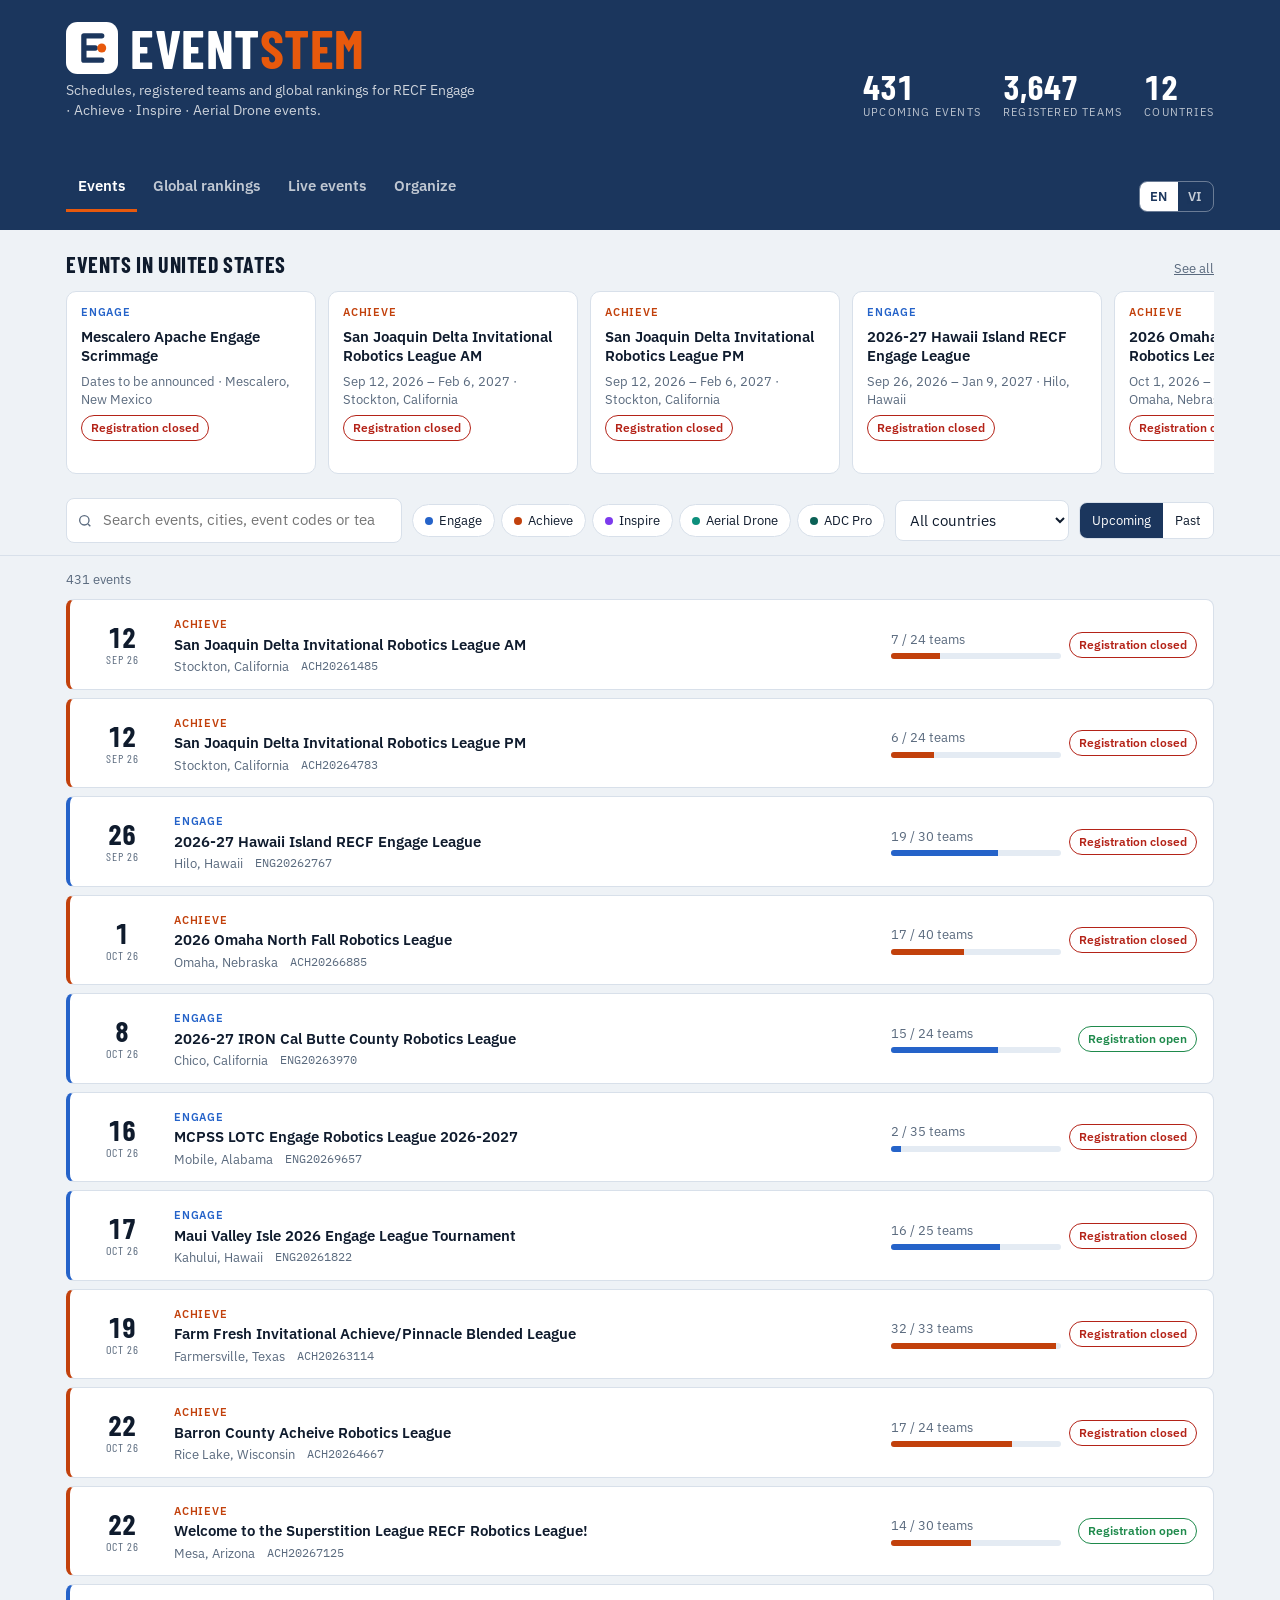
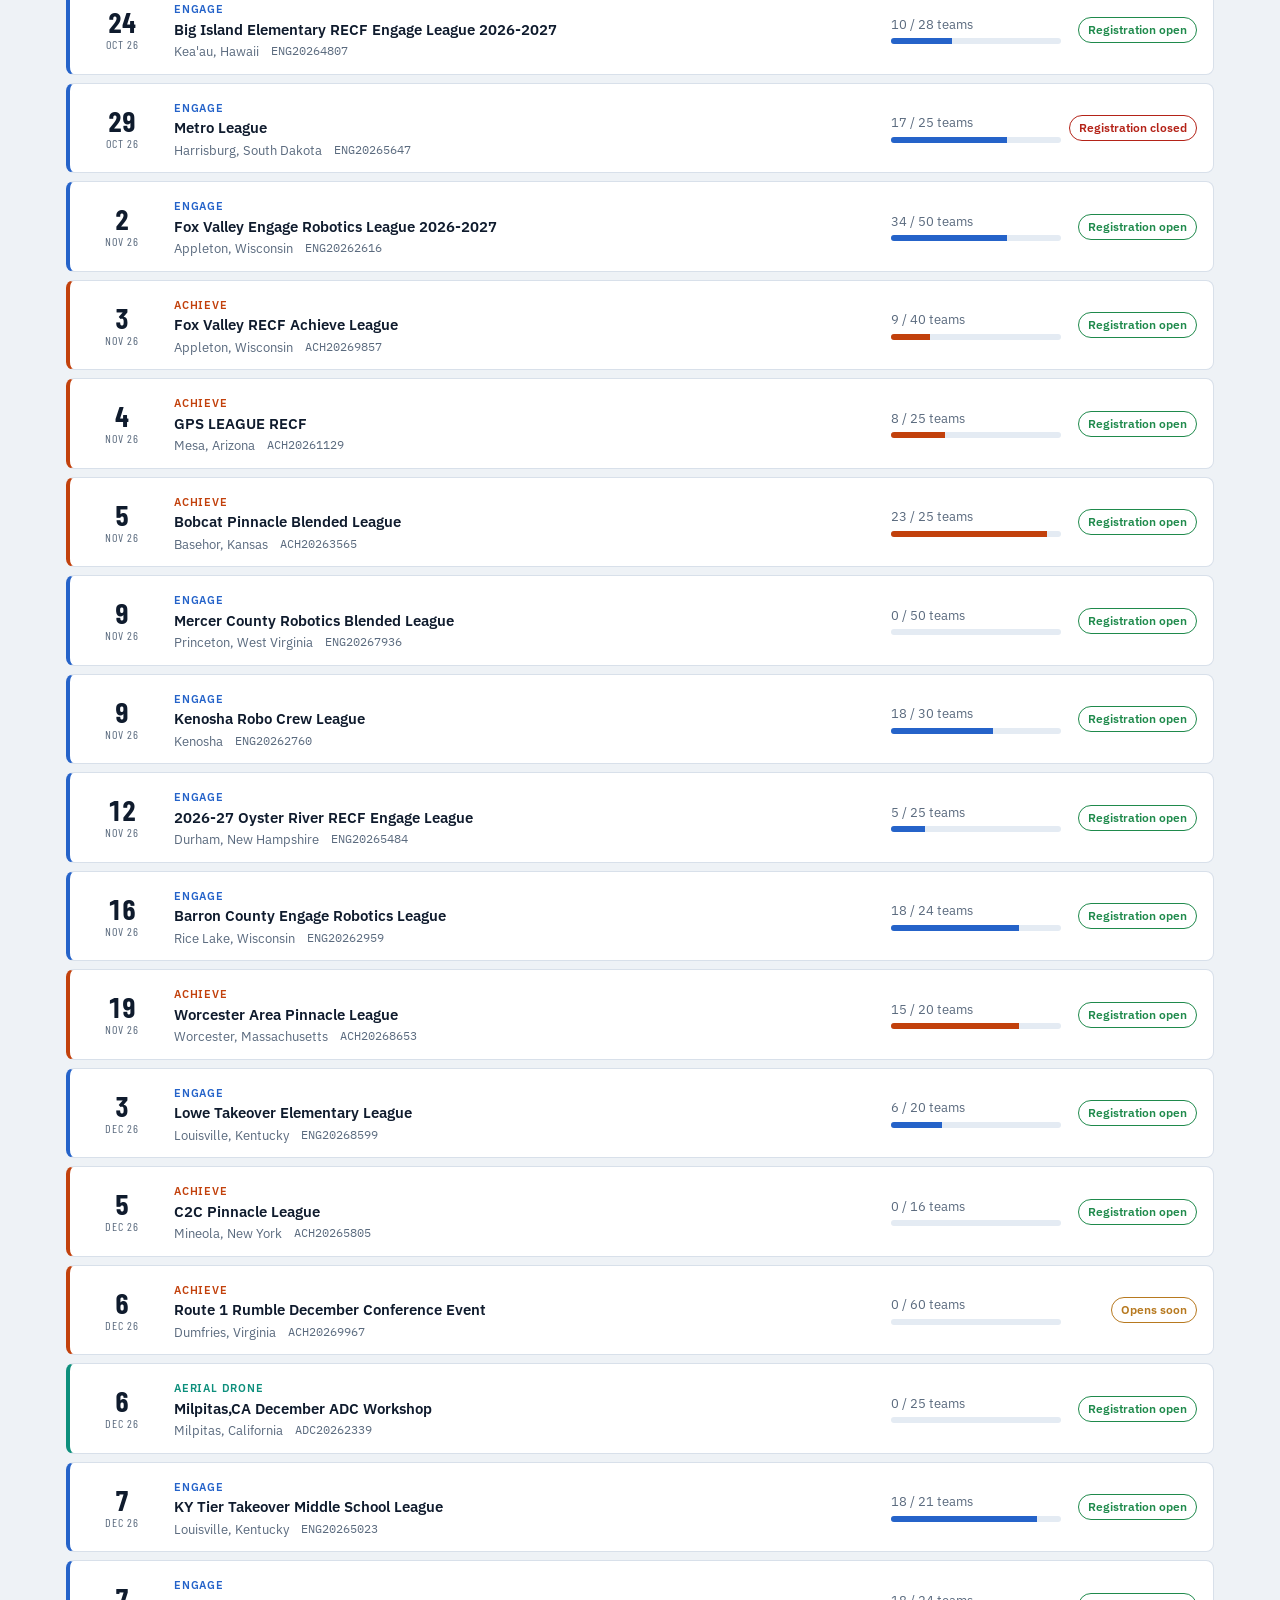
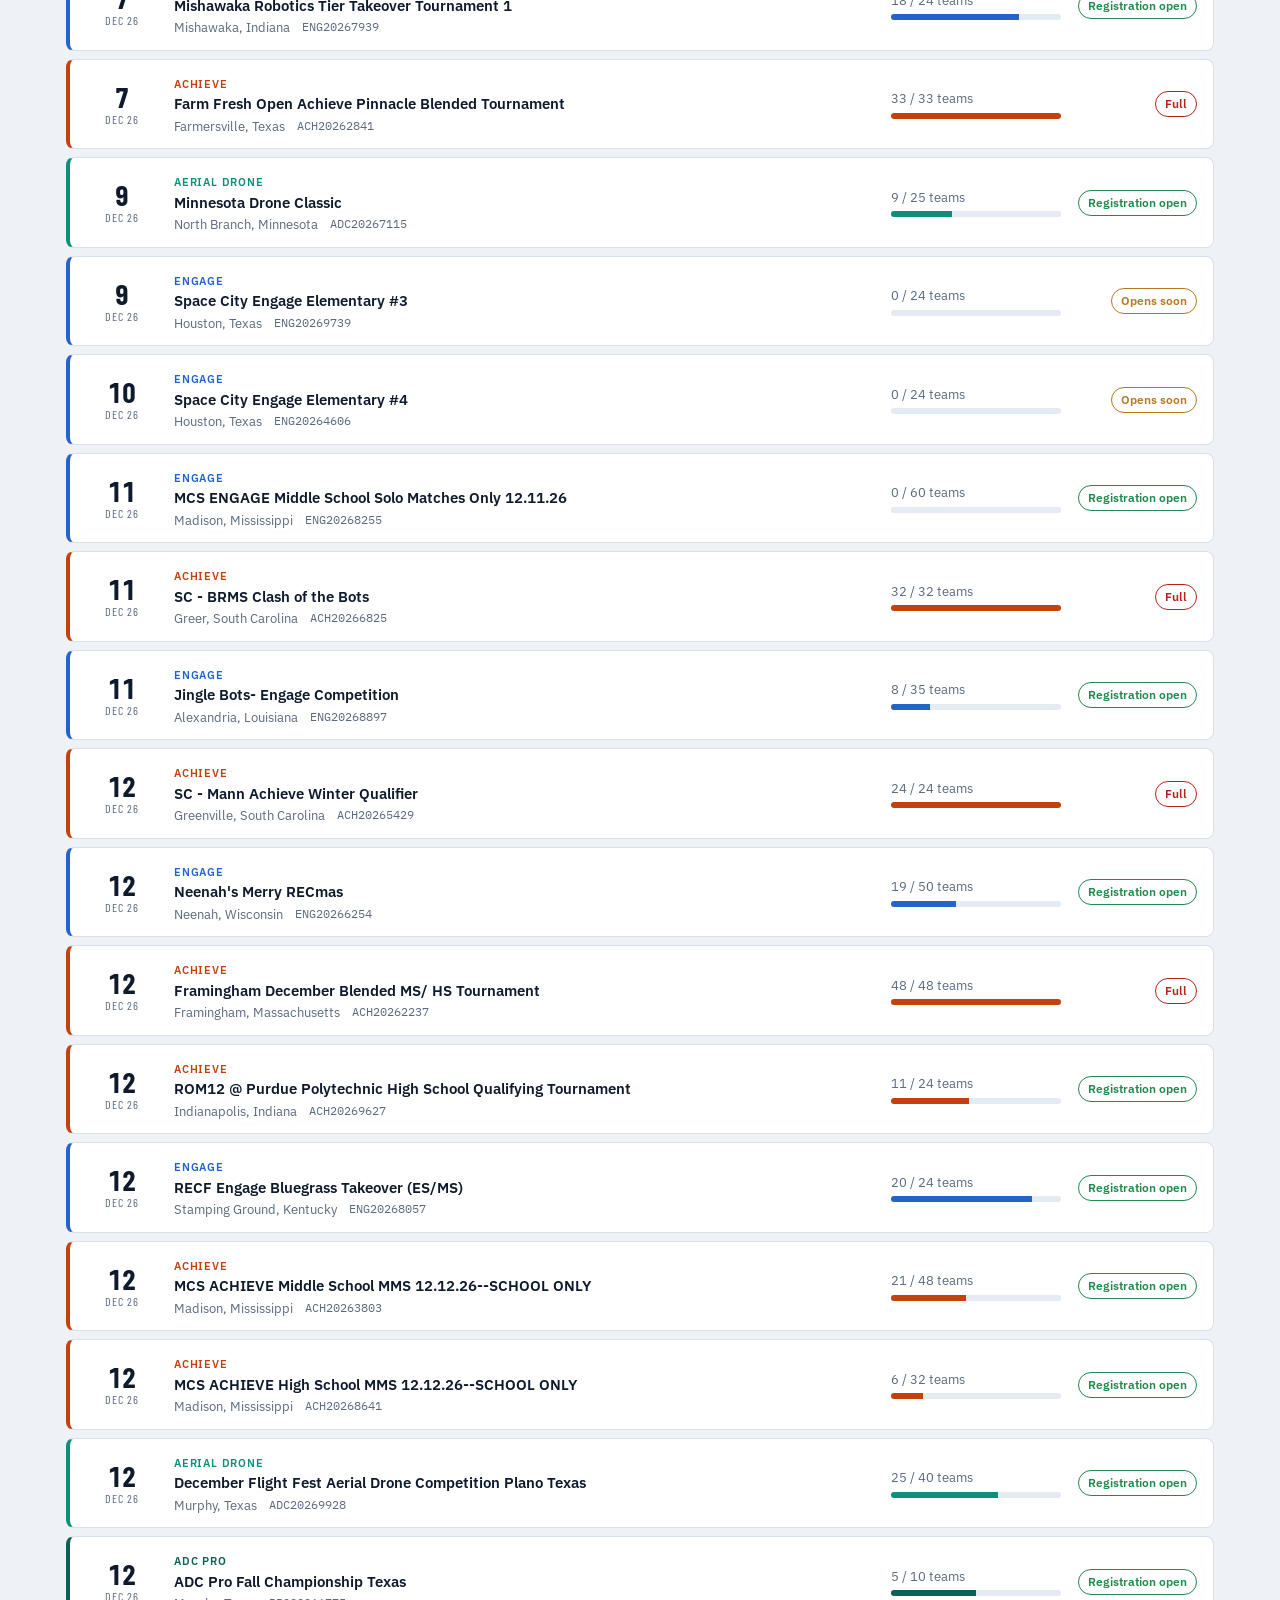
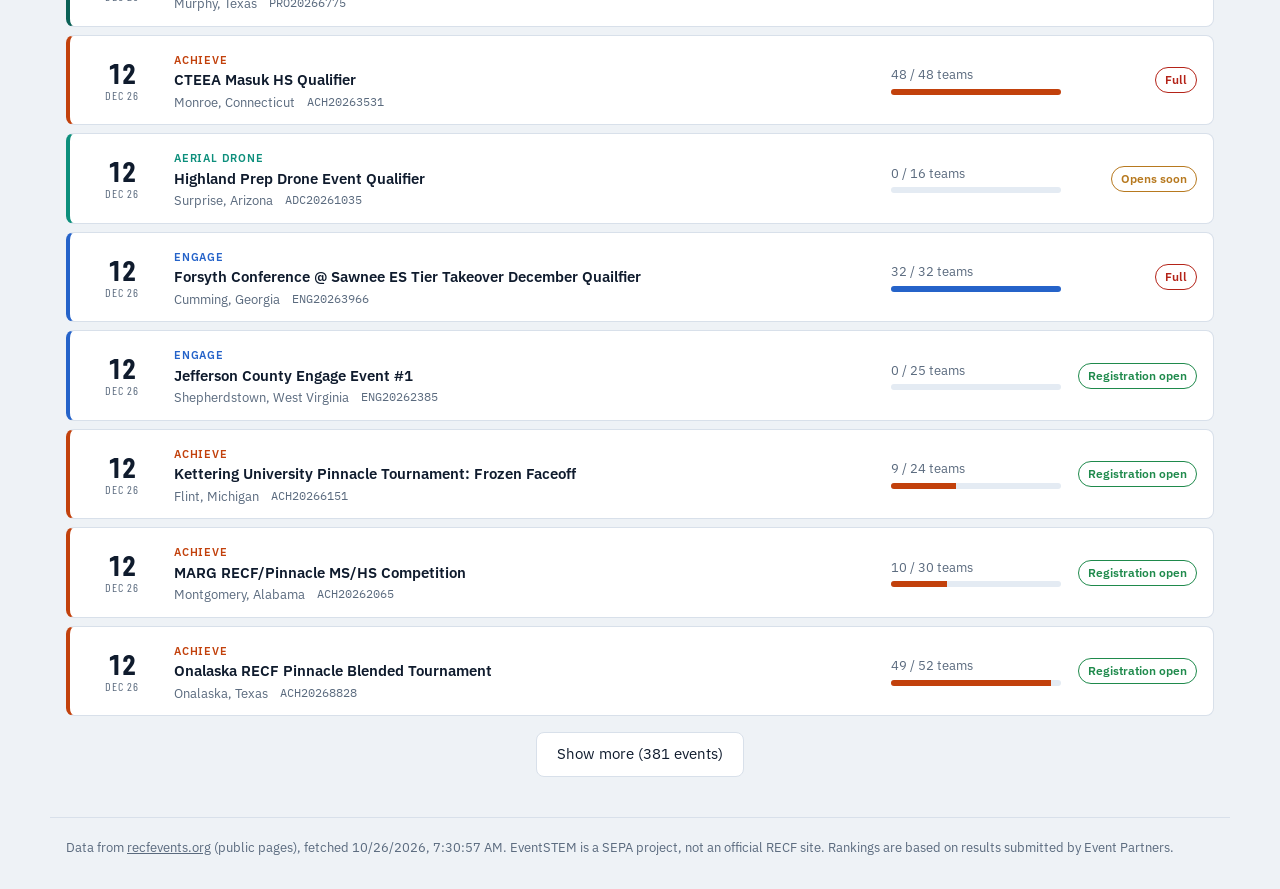
==== commit b7d11b02: "Trang chủ hướng ra toàn cầu: "Giải gần bạn" thay cho "Giải tại Việt Nam" - Dải đầu trang hiện giải ở" ====
--- a/index.html
+++ b/index.html
@@ -8,7 +8,7 @@
 <link rel="canonical" href="https://eventstem.com/">
 <meta property="og:site_name" content="EventSTEM">
 <meta property="og:title" content="EventSTEM: Every robotics match, live.">
-<meta property="og:description" content="Schedules, scores and rankings for robotics tournaments. Mọi trận đấu robot, trực tiếp.">
+<meta property="og:description" content="Schedules, scores and rankings for robotics tournaments worldwide.">
 <meta property="og:url" content="https://eventstem.com/">
 <meta property="og:type" content="website">
 <meta property="og:image" content="https://eventstem.com/assets/og-image.png">
@@ -60,8 +60,8 @@
 .tally b{font-family:var(--f-disp);font-size:34px;line-height:1;font-variant-numeric:tabular-nums}
 .tally small{font-size:11px;letter-spacing:1.2px;text-transform:uppercase;opacity:.7}
 
-/* vietnam strip */
-.vn{padding-block:18px 4px}
+/* giải gần bạn */
+.near{padding-block:18px 4px}
 .sec-h{display:flex;align-items:baseline;justify-content:space-between;gap:12px;margin:0 0 10px}
 .sec-h h2{font-family:var(--f-disp);font-size:22px;letter-spacing:.6px;text-transform:uppercase;margin:0}
 .sec-h a,.linkbtn{font-size:13px;color:var(--mut);background:none;border:0;cursor:pointer;text-decoration:underline;padding:0}
@@ -196,9 +196,9 @@
 </header>
 
 <div id="viewEvents">
-<section class="wrap vn" id="vnSec" hidden>
-  <div class="sec-h"><h2 data-vi="Giải tại Việt Nam">Events in Vietnam</h2><button class="linkbtn" id="vnAll" type="button" data-vi="Xem tất cả">See all</button></div>
-  <div class="strip" id="vnStrip"></div>
+<section class="wrap near" id="nearSec" hidden>
+  <div class="sec-h"><h2 id="nearH"></h2><button class="linkbtn" id="nearAll" type="button" data-vi="Xem tất cả">See all</button></div>
+  <div class="strip" id="nearStrip"></div>
 </section>
 
 <div class="filters"><div class="wrap">
@@ -242,7 +242,7 @@
           <tr><td class="code">event_code</td><td>ENG20261234</td><td data-vi="Mã giải trên RECF Events">Event code on RECF Events</td></tr>
           <tr><td class="code">program</td><td>Engage</td><td>Engage, Achieve, Inspire, ADC, ADC Pro</td></tr>
           <tr><td class="code">team / team_name</td><td>VN1234A / Sao Mai</td><td data-vi="Mã đội và tên đội">Team number and team name</td></tr>
-          <tr><td class="code">team_country</td><td>Vietnam</td><td data-vi="Tên quốc gia tiếng Anh">Country name in English</td></tr>
+          <tr><td class="code">team_country</td><td>United States</td><td data-vi="Tên quốc gia tiếng Anh">Country name in English</td></tr>
           <tr><td class="code">grade</td><td>ES</td><td data-vi="ES tiểu học · MS THCS · HS THPT · UNI đại học">ES elementary · MS middle school · HS high school · UNI university</td></tr>
           <tr><td class="code">type</td><td>solo1</td><td>solo1 Driving/Piloting · solo2 Coding/Autonomous · alliance · award</td></tr>
           <tr><td class="code">value</td><td>85</td><td data-vi="Điểm, hoặc tên giải thưởng nếu type là award">Score, or the award name if type is award</td></tr>
@@ -257,6 +257,7 @@
 <div class="scrim" id="scrim" hidden></div>
 <aside class="sheet" id="sheet" hidden role="dialog" aria-modal="true" aria-labelledby="shTitle"></aside>
 
+<script src="js/geo.js"></script>
 <script>
 var TODAY = new Date().toISOString().slice(0,10);
 /* Ngôn ngữ: tiếng Anh mặc định; ?lang=vi hoặc nút EN/VI, lựa chọn được nhớ trong trình duyệt. */
@@ -303,6 +304,7 @@
   .catch(function(){$('list').innerHTML='<p class="empty">'+tr('Could not load event data. Reload the page to try again.','Không tải được dữ liệu sự kiện. Tải lại trang để thử lại.')+'</p>';});
 
 function init(){ bind(); paintEvents(); render(); route(); }
+function countryCount(){var c={};EV.forEach(function(e){c[e.country]=(c[e.country]||0)+1;});return c;}
 function paintEvents(){
   var up=EV.filter(function(e){return !isPast(e);});
   var teams=new Set(); EV.forEach(function(e){(e.teams||[]).forEach(function(t){teams.add(t[0]);});});
@@ -315,23 +317,34 @@
   $('country').innerHTML='<option value="">'+tr('All countries','Tất cả quốc gia')+'</option>'+Object.keys(countries).sort(function(a,b){return countries[b]-countries[a];})
     .map(function(c){return '<option value="'+esc(c)+'">'+esc(cname(c))+' ('+countries[c]+')</option>';}).join('');
   $('country').value=st.country;
-  var vn=EV.filter(function(e){return e.country==='Vietnam';}).sort(function(a,b){return isPast(a)-isPast(b)||(isPast(a)?(b.start||'').localeCompare(a.start||''):(a.start||'').localeCompare(b.start||''));});
-  if(vn.length){$('vnSec').hidden=false;$('vnStrip').innerHTML=vn.map(function(e){var s=status(e);
-    return '<button type="button" class="mini" data-id="'+e.id+'" style="--c:'+col(e.program)+'"><span class="prog">'+esc(PNAME[e.program])+'</span><span class="t">'+esc(e.title)+'</span><span class="m">'+fmtRange(e)+' · '+esc(e.city)+'</span><span class="pill '+s[1]+'" style="justify-self:start;align-self:flex-start">'+s[0]+'</span></button>';}).join('');}
+  paintNear(countries);
   var src='<a href="'+esc(D.source)+'" target="_blank" rel="noopener">recfevents.org</a>', at=esc(new Date(D.fetched).toLocaleString(loc()));
   $('foot').innerHTML=tr('Data from '+src+' (public pages), fetched '+at+'. EventSTEM is a SEPA project, not an official RECF site. Rankings are based on results submitted by Event Partners.',
     'Dữ liệu lấy từ '+src+' (trang công khai) lúc '+at+'. EventSTEM là dự án của SEPA, không phải trang chính thức của RECF. Kết quả xếp hạng do Event Partner gửi.');
 }
 
+/* "Giải gần bạn": quốc gia người xem chọn lần trước, hoặc đoán từ múi giờ / ngôn ngữ trình duyệt (js/geo.js).
+   Nước đó chưa có giải thì hiện các giải sắp diễn ra trên toàn thế giới. */
+var NEAR='';
+function paintNear(countries){
+  NEAR=(window.Geo?Geo.countries():[]).find(function(c){return countries[c];})||'';
+  var byDate=function(a,b){return isPast(a)-isPast(b)||(isPast(a)?(b.start||'').localeCompare(a.start||''):(a.start||'').localeCompare(b.start||''));};
+  var list=NEAR?EV.filter(function(e){return e.country===NEAR;}).sort(byDate):EV.filter(function(e){return !isPast(e);}).sort(byDate).slice(0,16);
+  $('nearSec').hidden=!list.length;
+  $('nearH').textContent=NEAR?tr('Events in ','Giải tại ')+cname(NEAR):tr('Coming up worldwide','Sắp diễn ra trên thế giới');
+  $('nearStrip').innerHTML=list.map(function(e){var s=status(e);
+    return '<button type="button" class="mini" data-id="'+e.id+'" style="--c:'+col(e.program)+'"><span class="prog">'+esc(PNAME[e.program])+'</span><span class="t">'+esc(e.title)+'</span><span class="m">'+fmtRange(e)+' · '+esc(e.city)+(NEAR?'':', '+esc(cname(e.country)))+'</span><span class="pill '+s[1]+'" style="justify-self:start;align-self:flex-start">'+s[0]+'</span></button>';}).join('');
+}
+
 function bind(){
   $('q').addEventListener('input',function(){st.q=this.value.trim().toLowerCase();st.limit=50;render();});
-  $('country').addEventListener('change',function(){st.country=this.value;st.limit=50;render();});
+  $('country').addEventListener('change',function(){st.country=this.value;st.limit=50;if(this.value&&window.Geo){Geo.remember(this.value);paintNear(countryCount());}render();});
   $('progChips').addEventListener('click',function(ev){var b=ev.target.closest('.chip');if(!b)return;var p=b.dataset.p;
     if(st.prog.has(p))st.prog.delete(p);else st.prog.add(p);b.setAttribute('aria-pressed',st.prog.has(p));st.limit=50;render();});
   $('when').addEventListener('click',function(ev){var b=ev.target.closest('button');if(!b)return;st.when=b.dataset.v;
     this.querySelectorAll('button').forEach(function(x){x.setAttribute('aria-pressed',x===b);});st.limit=50;render();});
   $('more').addEventListener('click',function(){st.limit+=50;render();});
-  $('vnAll').addEventListener('click',function(){st.country='Vietnam';$('country').value='Vietnam';render();$('list').scrollIntoView({behavior:'smooth'});});
+  $('nearAll').addEventListener('click',function(){st.country=NEAR;$('country').value=NEAR;if(!NEAR){st.when='up';$('when').querySelectorAll('button').forEach(function(x){x.setAttribute('aria-pressed',x.dataset.v==='up');});}render();$('list').scrollIntoView({behavior:'smooth'});});
   document.addEventListener('click',function(ev){var b=ev.target.closest('[data-id]');if(b){openEvent(+b.dataset.id);return;}var t=ev.target.closest('[data-team]');if(t)openTeam(t.dataset.team);});
   $('scrim').addEventListener('click',closeEvent);
   document.addEventListener('keydown',function(ev){if(ev.key==='Escape')closeEvent();});
@@ -439,7 +452,7 @@
 function loadScript(src){return new Promise(function(ok,no){var s=document.createElement('script');s.src=src;s.onload=ok;s.onerror=no;document.head.appendChild(s);});}
 function toolResults(){
   return loadScript('js/config.js').then(function(){var c=window.EVENTSTEM_CONFIG||{};
-    return (c.supabaseUrl&&c.supabaseAnonKey?loadScript('js/vendor/supabase-2.117.3.js'):Promise.resolve()).then(function(){return loadScript('js/engage.js');}).then(function(){return loadScript('js/achieve.js');}).then(function(){return loadScript('js/rules.js');}).then(function(){return loadScript('js/store.js');});})
+    return (c.supabaseUrl&&c.supabaseAnonKey?loadScript('js/vendor/supabase-2.117.3.js'):Promise.resolve()).then(function(){return loadScript('js/engage.js');}).then(function(){return loadScript('js/achieve.js');}).then(function(){return loadScript('js/adc.js');}).then(function(){return loadScript('js/rules.js');}).then(function(){return loadScript('js/store.js');});})
   .then(function(){return Store.listPublicEvents();})
   .then(function(list){list=list.filter(function(e){return e.verified&&RPROGS.indexOf(e.program)>=0;});
     return Store.getEventsFull(list.map(function(e){return e.id;})).then(function(full){return list.map(function(e,i){return Rules.of(e).resultRows(e,full[i].teams,full[i].matches,full[i].solo,full[i].awards);});});});
@@ -487,11 +500,11 @@
   $('rkBoards').querySelector('[data-b=solo] small').textContent=L[0]+' + '+L[1];
   $('rkMethod').innerHTML=(LANG==='vi'?{
     solo:'<ul><li>Điểm Solo = <b>'+L[0]+' cao nhất + '+L[1]+' cao nhất</b> của đội trong mùa, lấy từ mọi giải đã xác minh.</li><li>Bằng điểm: so '+L[1]+' cao nhất, rồi '+L[0]+' cao nhất.</li><li>Đội thi một mình nên đây là bảng so sánh công bằng nhất giữa các giải và các nước.</li></ul>',
-    ally:'<ul><li>Xếp theo <b>trung bình 3 trận Alliance cao nhất</b> trong mùa (đủ 3 trận trở lên mới tính trung bình đầy đủ).</li><li>Bằng điểm: so trận cao nhất.</li><li>Điểm Alliance phụ thuộc đội ghép cặp, nên dùng để tham khảo bên cạnh bảng Solo.</li></ul>',
+    ally:'<ul><li>Theo luật RECF (7.4.2): ở mỗi giải, <b>bỏ trận Alliance thấp nhất</b> của đội (kể cả trận 0 điểm), rồi lấy <b>trung bình các trận còn lại</b> trong mùa.</li><li>Bằng điểm: so điểm Alliance cao thứ 2, rồi thứ 3, thứ 4 (7.4.4).</li><li>Điểm Alliance phụ thuộc đội ghép cặp, nên dùng để tham khảo bên cạnh bảng Solo.</li></ul>',
     award:'<ul><li>Điểm thành tích cộng từ giải thưởng: Excellence 6 · Champions 5 · Solo/Skills Champion 4 · Design, Innovate, Think, Judges… 3 · giải khác 2.</li><li>Bằng điểm: so số giải thưởng, rồi số giải đấu đã tham gia.</li></ul>'
   }:{
     solo:'<ul><li>Solo score = <b>best '+L[0]+' + best '+L[1]+'</b> for the team this season, across all verified events.</li><li>Ties: compare best '+L[1]+', then best '+L[0]+'.</li><li>Teams play alone, so this is the fairest comparison across events and countries.</li></ul>',
-    ally:'<ul><li>Ranked by the <b>average of the top 3 Alliance matches</b> this season (teams need 3+ matches for a full average).</li><li>Ties: compare the best match.</li><li>Alliance scores depend on the partner team, so use them alongside the Solo board.</li></ul>',
+    ally:'<ul><li>Following RECF rule 7.4.2: at each event the team\'s <b>lowest Alliance score is dropped</b> (even a zero), then the <b>remaining scores are averaged</b> across the season.</li><li>Ties: compare the 2nd, then 3rd and 4th highest Alliance score (7.4.4).</li><li>Alliance scores depend on the partner team, so use them alongside the Solo board.</li></ul>',
     award:'<ul><li>Award points: Excellence 6 · Champions 5 · Solo/Skills Champion 4 · Design, Innovate, Think, Judges… 3 · other awards 2.</li><li>Ties: compare number of awards, then number of events attended.</li></ul>'
   })[RK.board]+'<p style="margin-top:8px;color:var(--mut)">'+tr('Only events listed on RECF Events with scores submitted by verified Event Partners count. These are unofficial rankings; Championship spots are decided by RECF.',
     'Chỉ tính giải có trong danh sách RECF Events và do Event Partner đã xác minh gửi điểm. Đây là bảng xếp hạng không chính thức; suất dự Championship do RECF quyết định.')+'</p>';
@@ -500,19 +513,26 @@
   var T={}, evCount={};
   seasonRecs().forEach(function(r){var e=RS.ev[r[0]];if(e.program!==RK.prog)return;if(RK.grade&&r[5]!==RK.grade)return;
     evCount[r[0]]=1;
-    var t=T[r[1]]=T[r[1]]||{team:r[1],name:r[2],org:r[3],country:r[4],grade:r[5],ev:{},s1:[],s2:[],al:[],aw:[]};
+    var t=T[r[1]]=T[r[1]]||{team:r[1],name:r[2],org:r[3],country:r[4],grade:r[5],ev:{},s1:[],s2:[],al:[],alEv:{},aw:[]};
     t.ev[r[0]]=1;
-    if(r[6]==='solo1')t.s1.push(r[7]);else if(r[6]==='solo2')t.s2.push(r[7]);else if(r[6]==='alliance')t.al.push(r[7]);else t.aw.push(r[7]);});
+    if(r[6]==='solo1')t.s1.push(r[7]);else if(r[6]==='solo2')t.s2.push(r[7]);
+    else if(r[6]==='alliance'){t.al.push(r[7]);(t.alEv[r[0]]=t.alEv[r[0]]||[]).push(r[7]);}else t.aw.push(r[7]);});
   return {teams:Object.keys(T).map(function(k){var t=T[k];t.nev=Object.keys(t.ev).length;
     t.b1=t.s1.length?Math.max.apply(null,t.s1):0;t.b2=t.s2.length?Math.max.apply(null,t.s2):0;t.solo=t.b1+t.b2;
-    t.best=t.al.length?Math.max.apply(null,t.al):0;t.top3=avg(topN(t.al,3));
+    /* RECF 7.4.2: ở mỗi giải bỏ trận Alliance thấp nhất của đội, rồi lấy trung bình các trận còn lại trong mùa */
+    var kept=[];Object.keys(t.alEv).forEach(function(c){var s=topN(t.alEv[c],t.alEv[c].length);kept=kept.concat(s.length>1?s.slice(0,-1):s);});
+    t.sorted=topN(t.al,t.al.length);t.best=t.sorted[0]||0;t.avgAl=avg(kept);t.dropped=t.al.length-kept.length;
     t.pts=t.aw.reduce(function(a,n){return a+awardPts(n);},0);return t;}), nev:Object.keys(evCount).length};
 }
 function drawRank(){
   if(!RS)return;
   var A=aggregate(), rows, b=RK.board, L=soloLbl(RK.prog);
   if(b==='solo')rows=A.teams.filter(function(t){return t.s1.length||t.s2.length;}).sort(function(x,y){return y.solo-x.solo||y.b2-x.b2||y.b1-x.b1;});
-  else if(b==='ally')rows=A.teams.filter(function(t){return t.al.length;}).sort(function(x,y){return y.top3-x.top3||y.best-x.best;});
+  /* RECF 7.4.4: bằng điểm thì so điểm Alliance cao thứ 2, 3, 4 */
+  else if(b==='ally')rows=A.teams.filter(function(t){return t.al.length;}).sort(function(x,y){
+    if(y.avgAl!==x.avgAl)return y.avgAl-x.avgAl;
+    for(var i=1;i<=3;i++){var a=x.sorted[i]||0,c=y.sorted[i]||0;if(a!==c)return c-a;}
+    return String(x.team).localeCompare(String(y.team));});
   else rows=A.teams.filter(function(t){return t.aw.length;}).sort(function(x,y){return y.pts-x.pts||y.aw.length-x.aw.length||y.nev-x.nev;});
   rows.forEach(function(t,i){t.g=i+1;});
   var shown=rows.filter(function(t){return (!RK.country||t.country===RK.country)&&(!RK.q||(t.team+' '+t.name+' '+t.org).toLowerCase().indexOf(RK.q)>=0);});
@@ -523,7 +543,7 @@
   var gcol=!!(RK.country||RK.q);
   var head='<th>#</th>'+(gcol?'<th class="n">'+tr('World rank','Hạng TG')+'</th>':'')+'<th>'+tr('Team','Đội')+'</th><th>'+tr('Grade','Cấp')+'</th>';
   var cols={solo:['<th class="n">'+L[0]+'</th><th class="n">'+L[1]+'</th><th class="n">'+tr('Total','Tổng')+'</th><th class="n">'+tr('Events','Giải')+'</th>',function(t){return '<td class="n">'+t.b1+'</td><td class="n">'+t.b2+'</td><td class="n big">'+t.solo+'</td><td class="n">'+t.nev+'</td>';}],
-    ally:['<th class="n">'+tr('Matches','Số trận')+'</th><th class="n">'+tr('Best','Cao nhất')+'</th><th class="n">'+tr('Top-3 avg','TB 3 trận cao nhất')+'</th>',function(t){return '<td class="n">'+t.al.length+'</td><td class="n">'+t.best+'</td><td class="n big">'+t.top3.toFixed(1)+'</td>';}],
+    ally:['<th class="n">'+tr('Matches','Số trận')+'</th><th class="n">'+tr('Best','Cao nhất')+'</th><th class="n" title="7.4.2">'+tr('Average (lowest dropped)','Trung bình (bỏ trận thấp nhất)')+'</th>',function(t){return '<td class="n">'+t.al.length+'</td><td class="n">'+t.best+'</td><td class="n big">'+t.avgAl.toFixed(1)+'</td>';}],
     award:['<th>'+tr('Awards','Giải thưởng')+'</th><th class="n">'+tr('Points','Điểm')+'</th>',function(t){return '<td>'+t.aw.map(function(a){return '<span class="aw">'+esc(a)+'</span>';}).join('')+'</td><td class="n big">'+t.pts+'</td>';}]}[b];
   $('rkTable').innerHTML='<table><thead><tr>'+head+cols[0]+'</tr></thead><tbody>'+shown.slice(0,300).map(function(t,i){
     return '<tr class="tr" data-team="'+esc(t.team)+'" tabindex="0"><td class="pos">'+(i+1)+'</td>'+(gcol?'<td class="n">'+t.g+'</td>':'')+
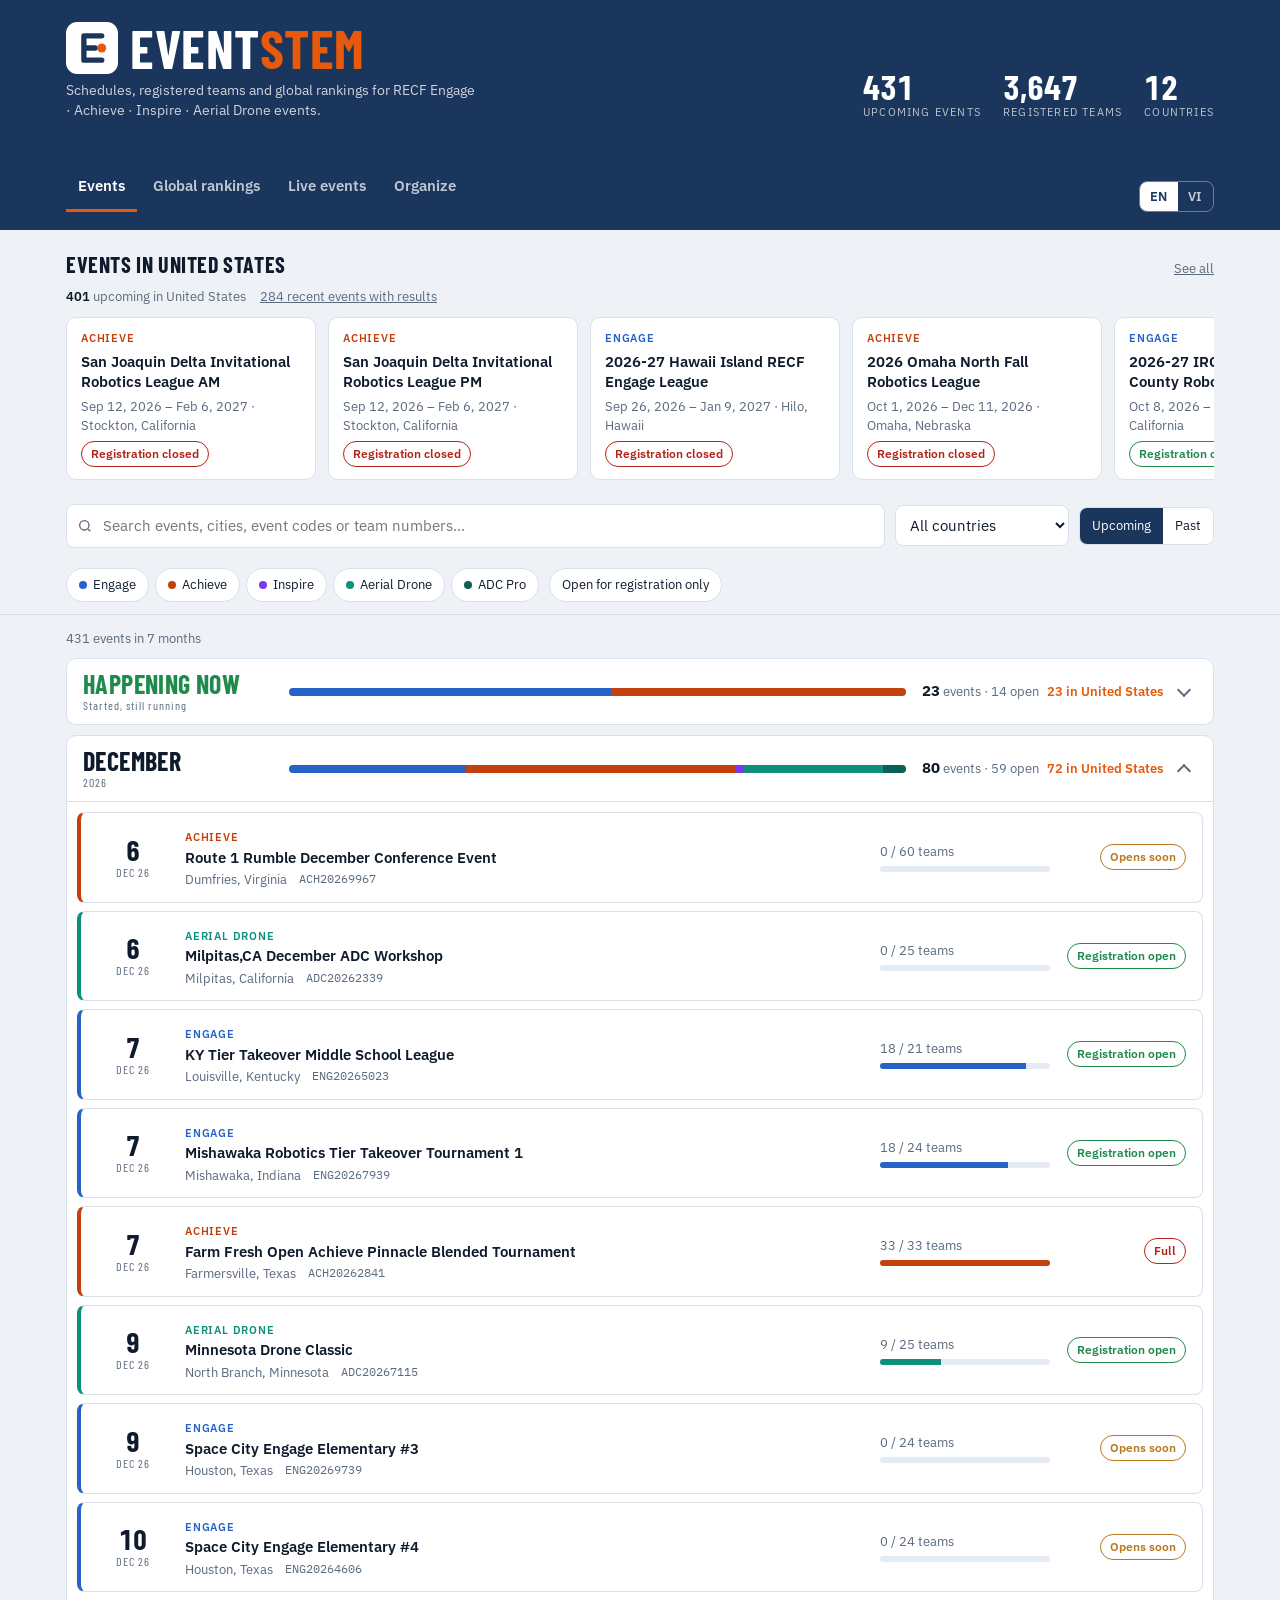
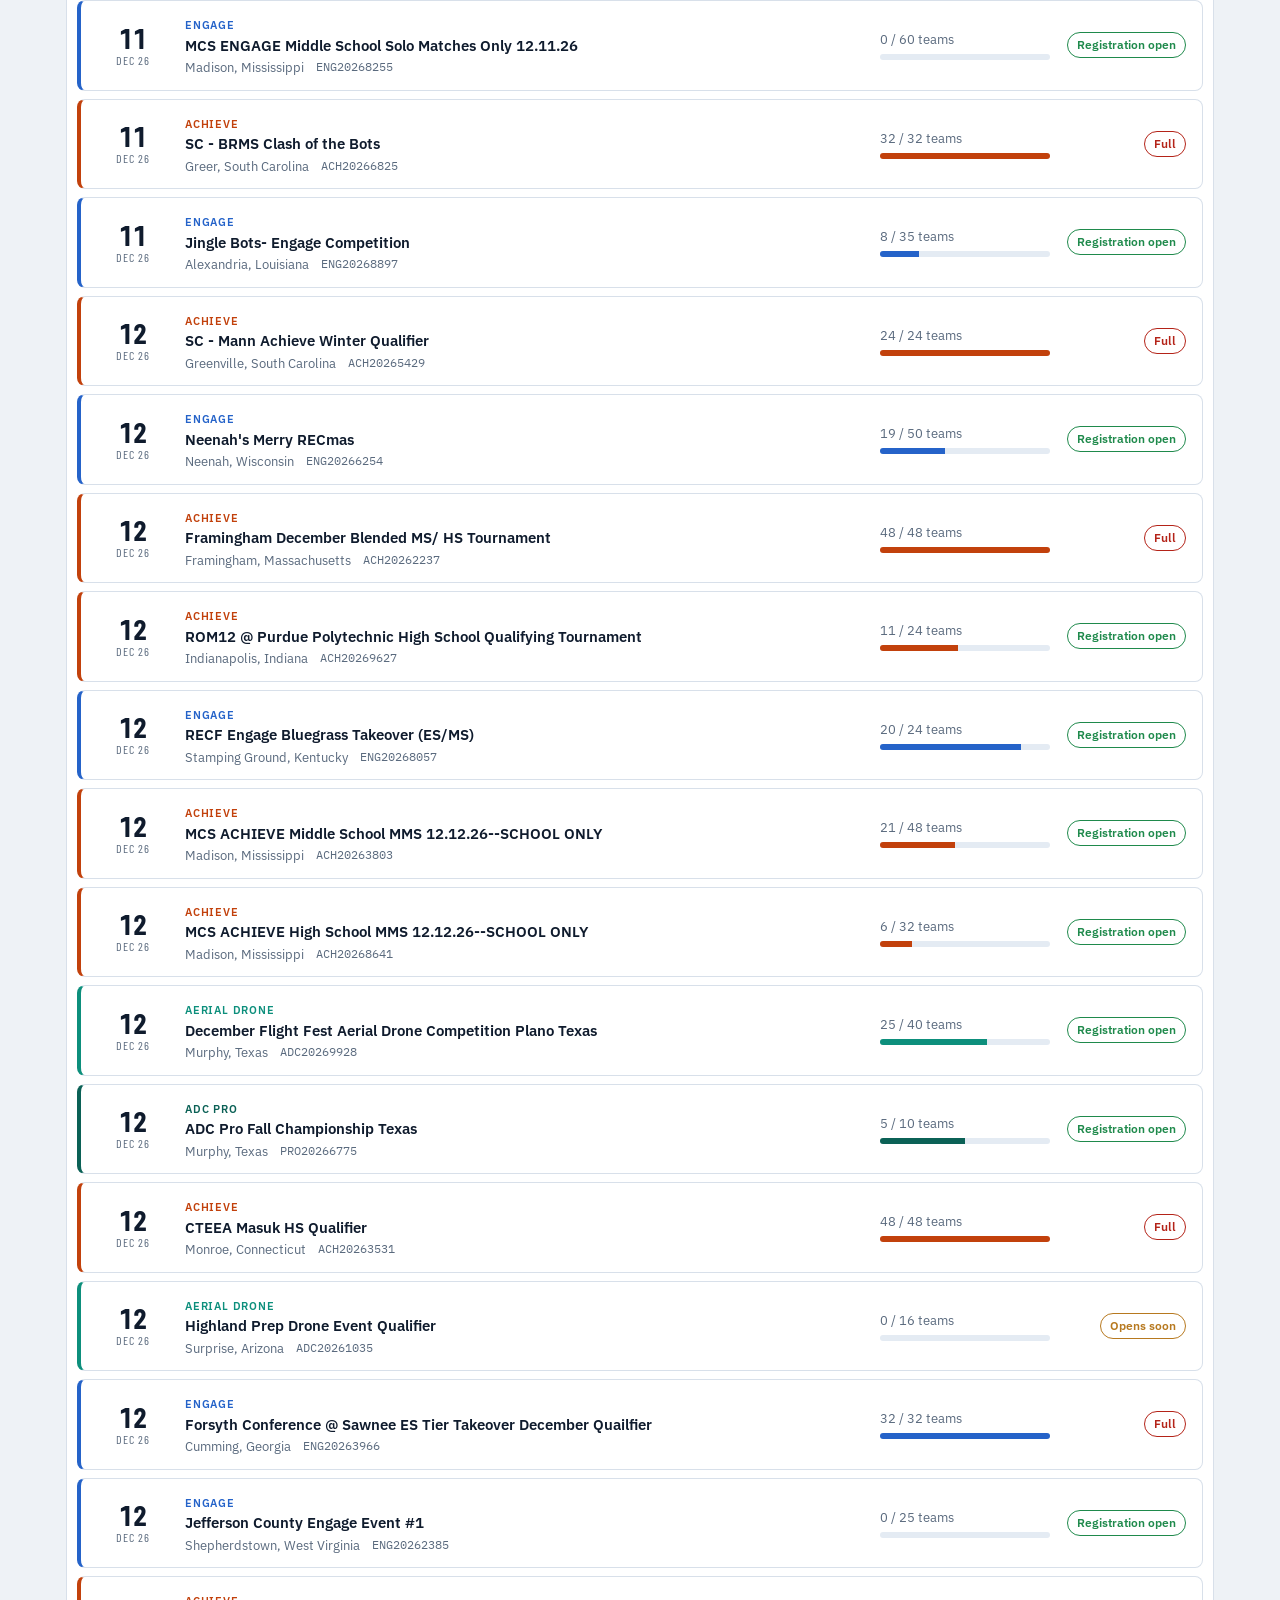
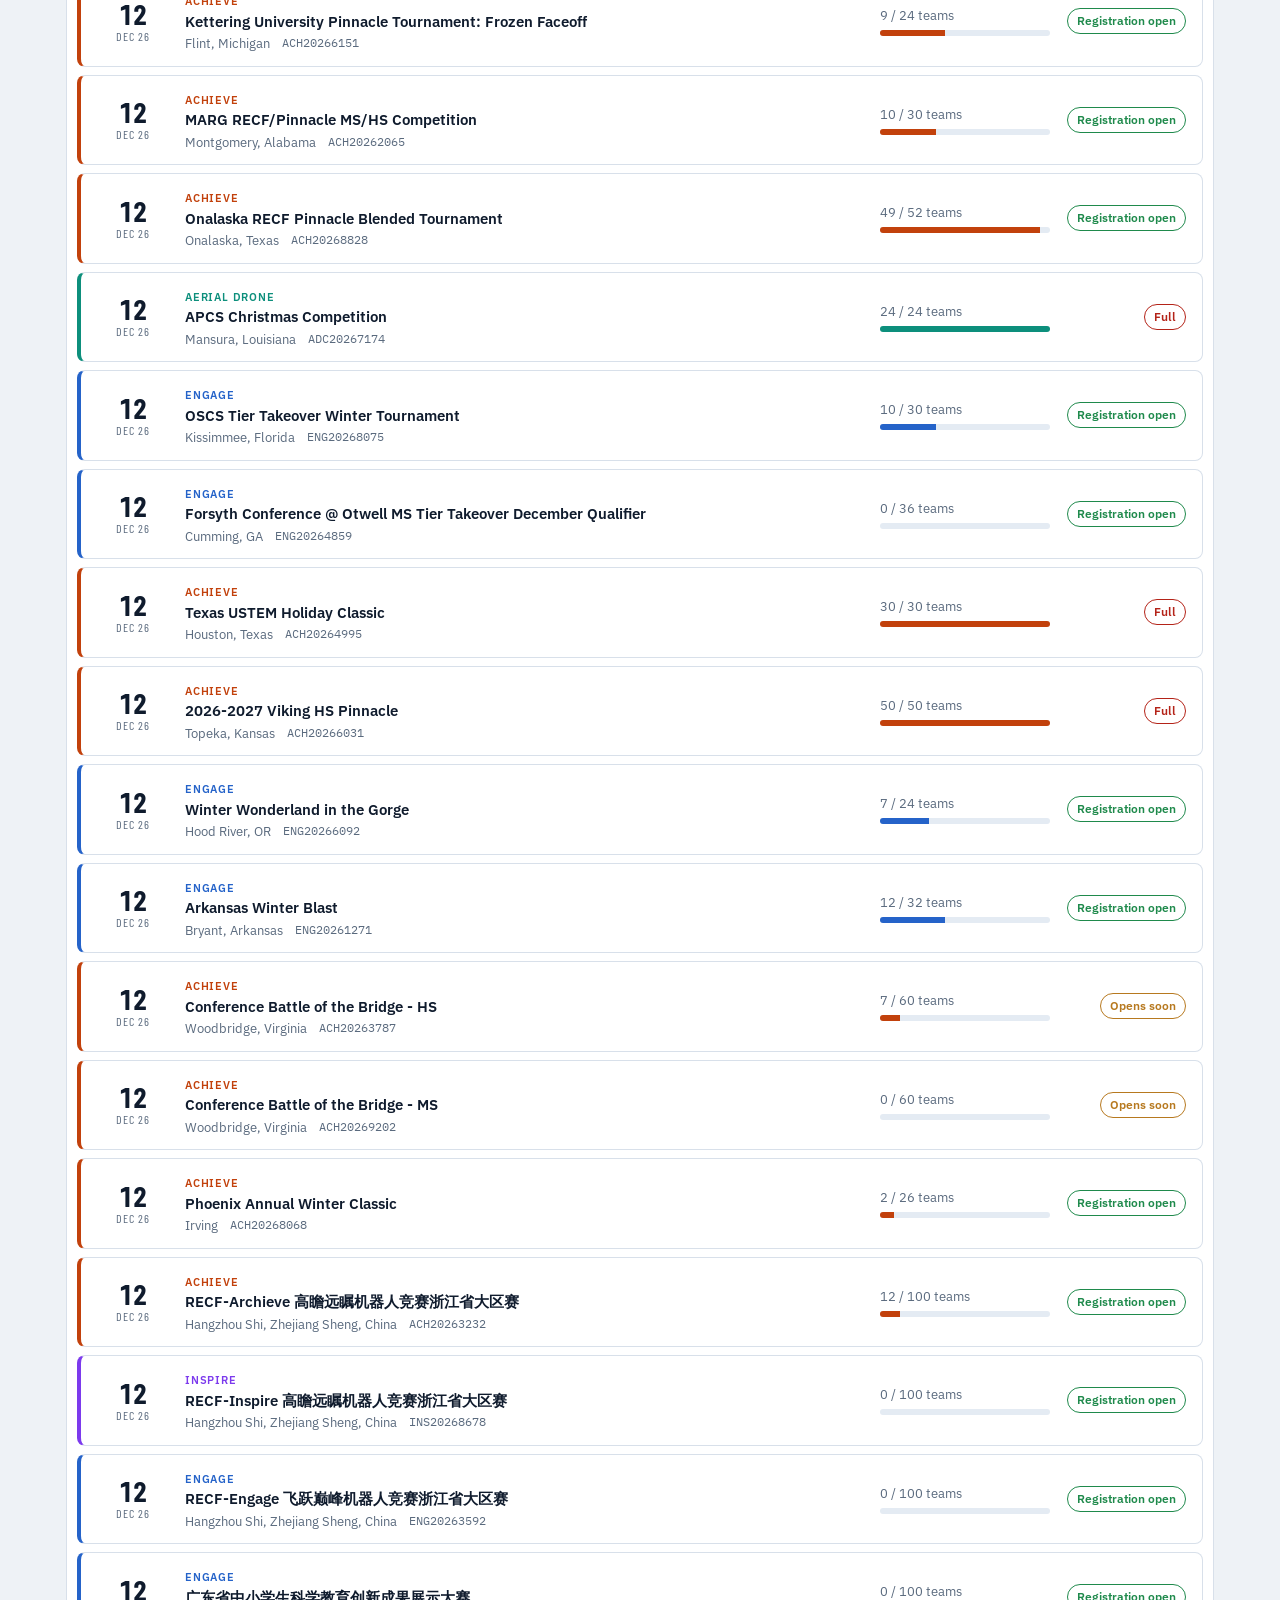
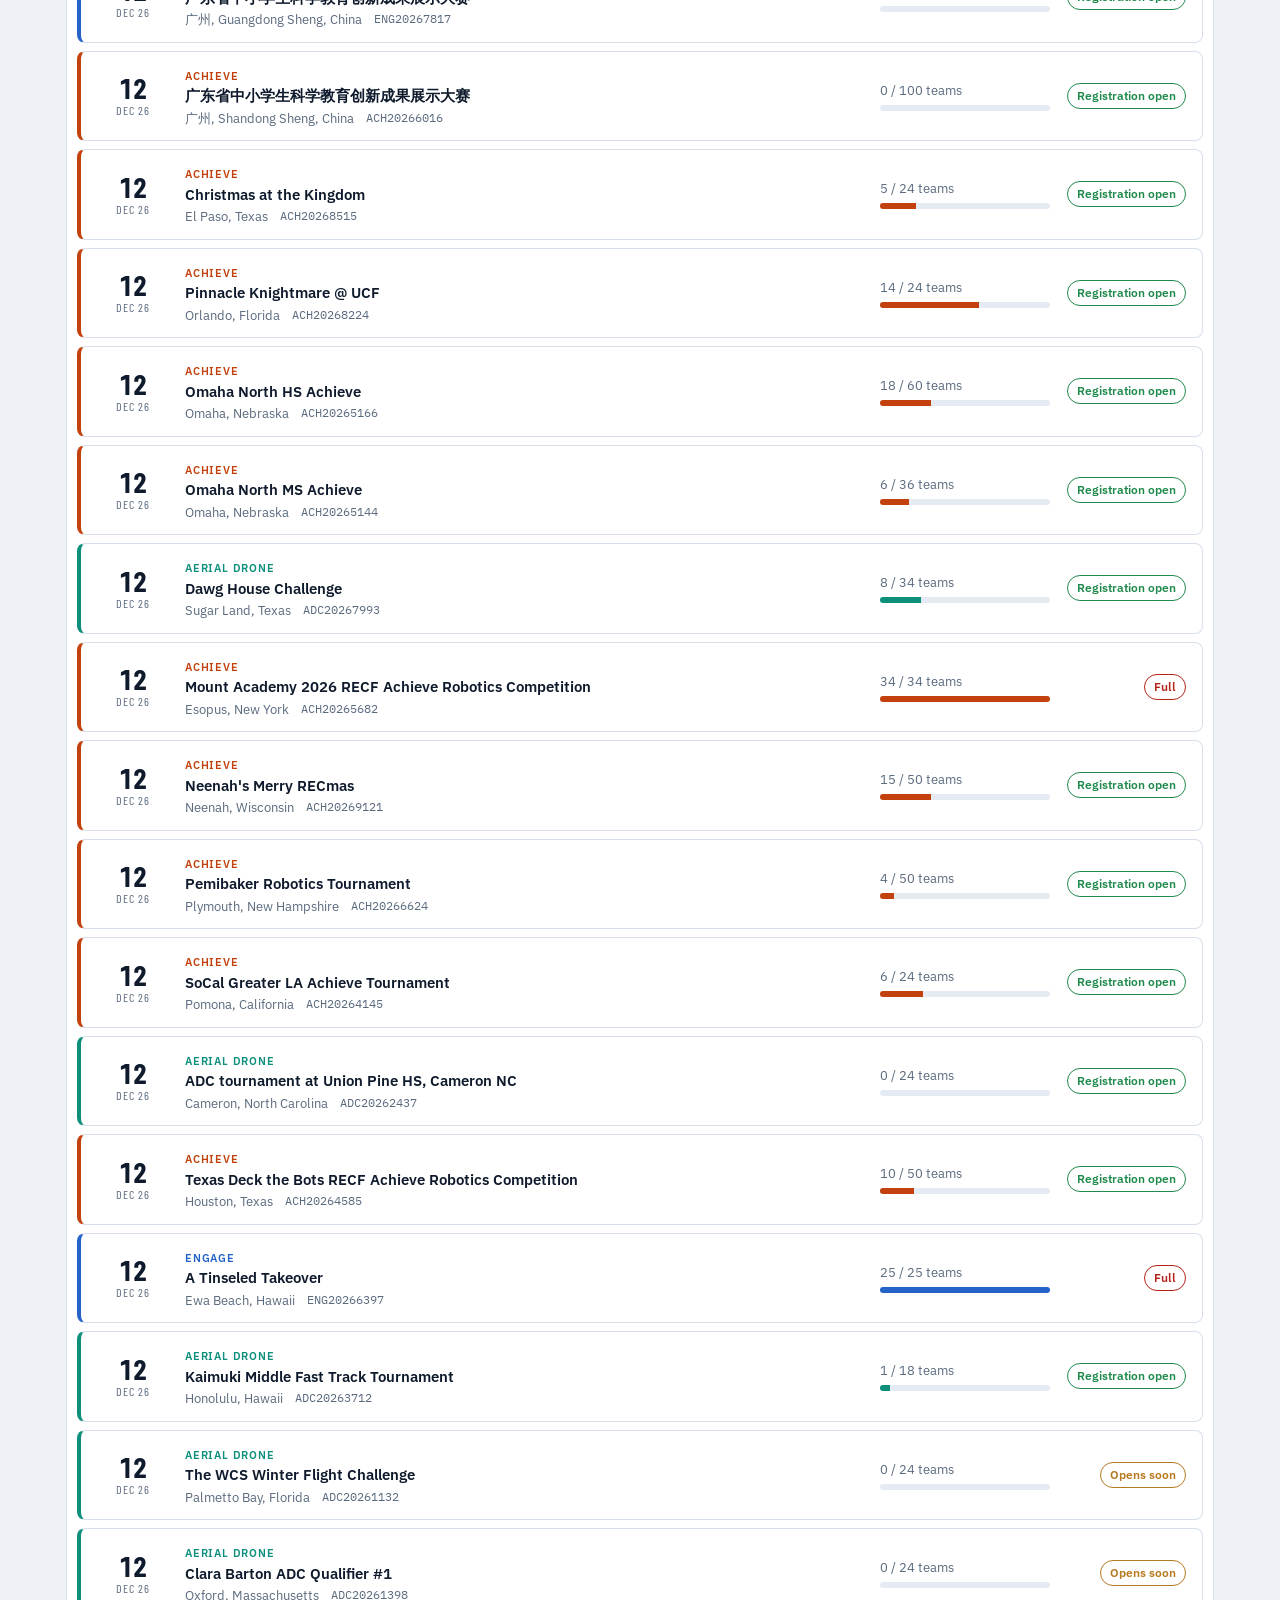
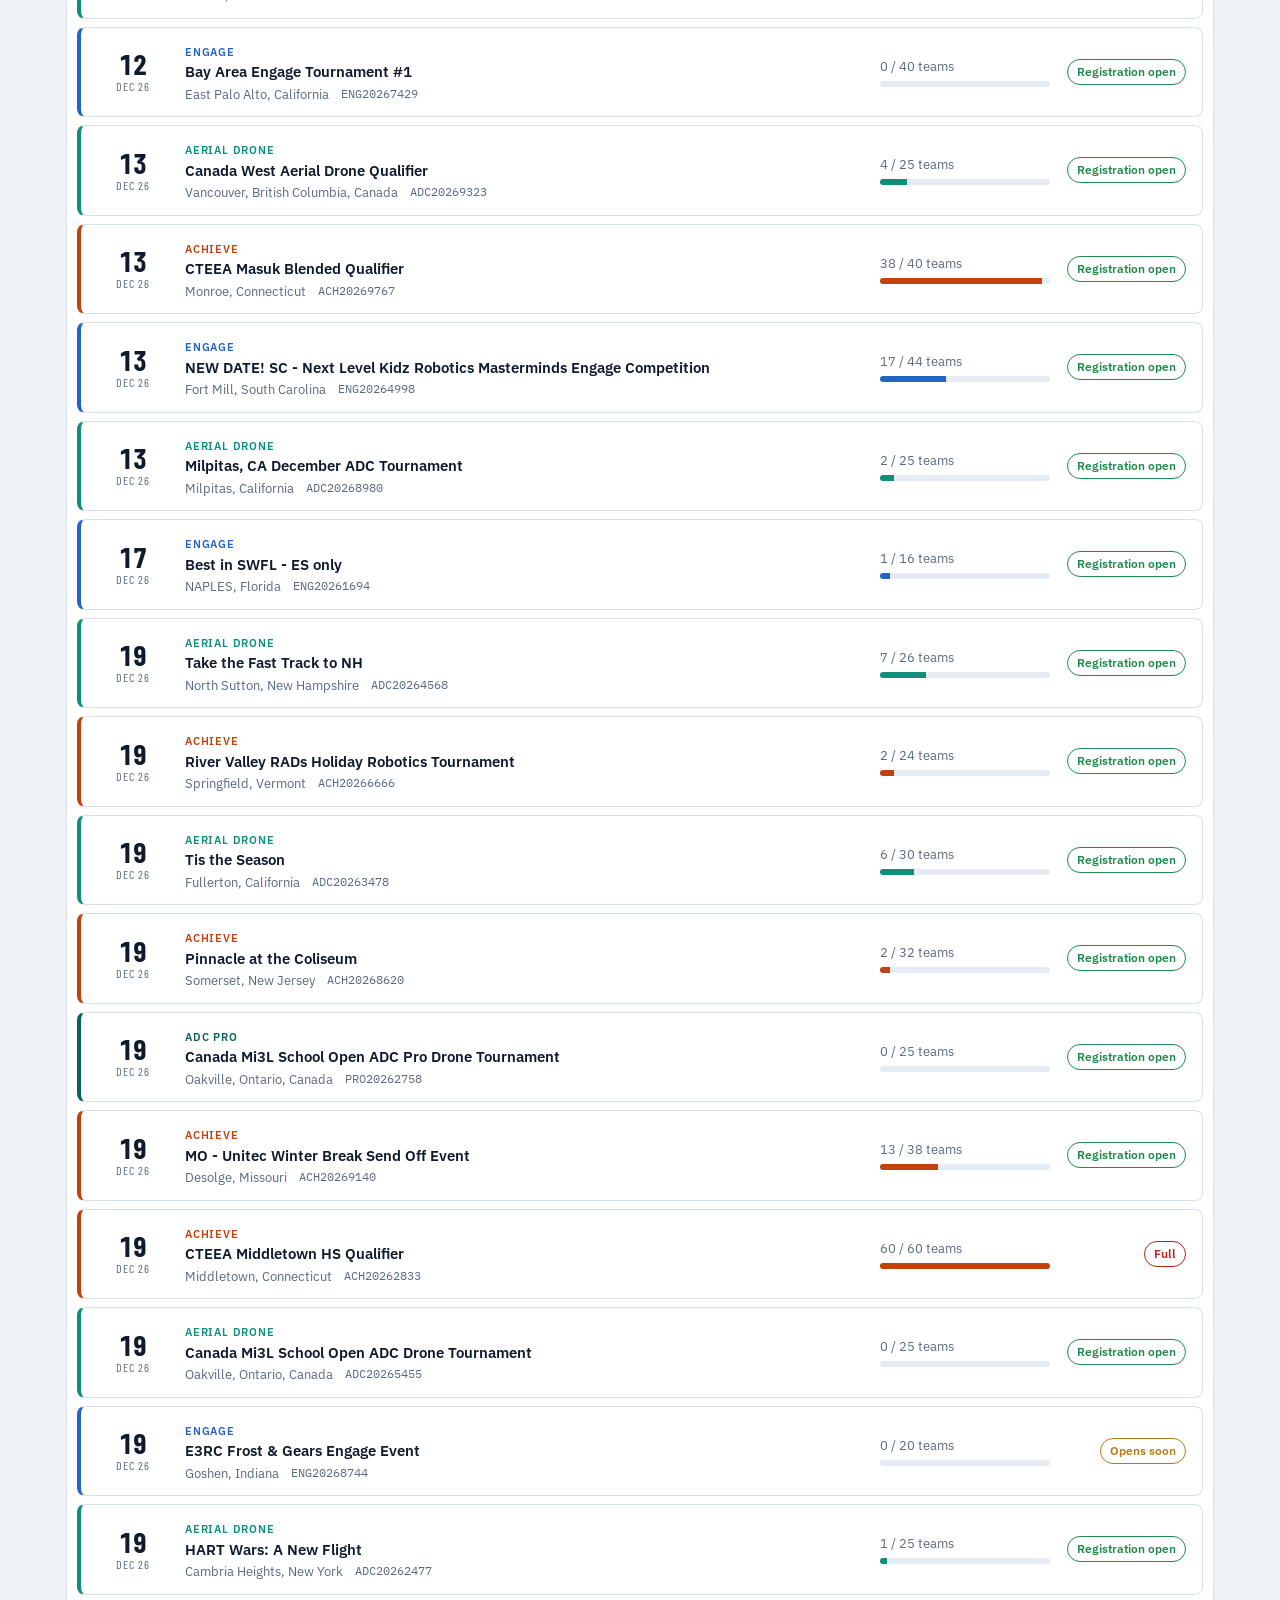
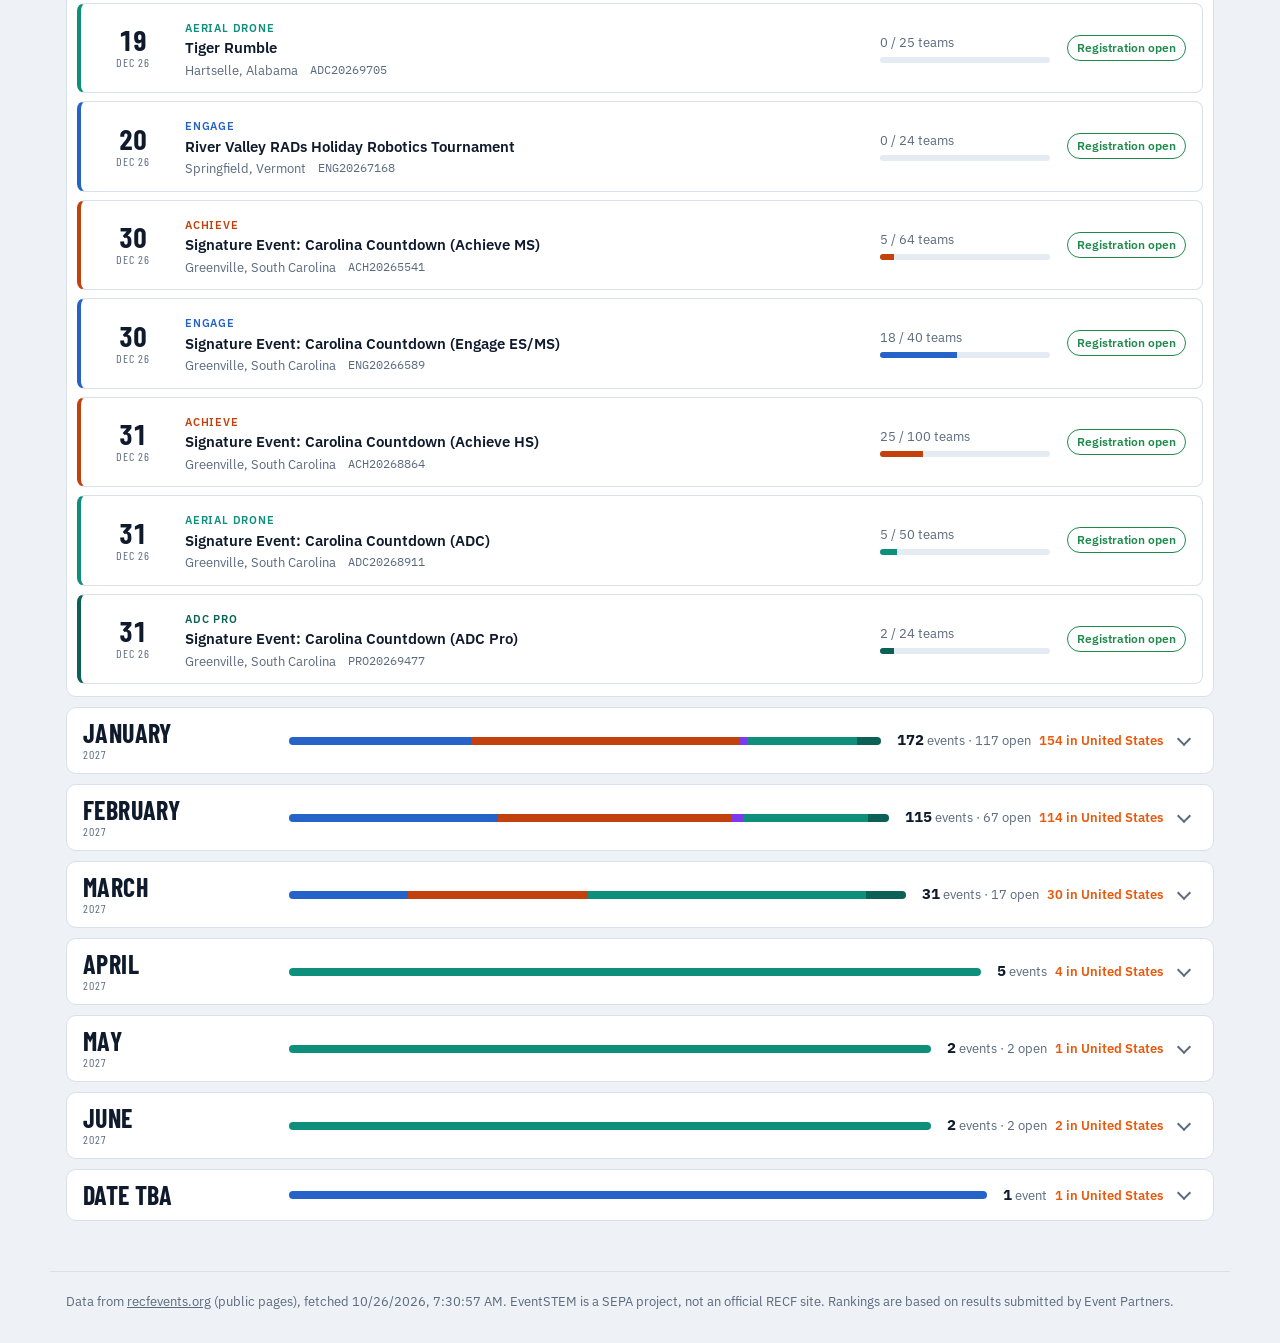
==== commit 66b66035: "Trang chủ: lịch giải theo tháng, 'Gần bạn' gồm nước lân cận, gọn trên điện thoại - Danh sách giải nh" ====
--- a/index.html
+++ b/index.html
@@ -68,12 +68,16 @@
 .strip{display:grid;grid-auto-flow:column;grid-auto-columns:minmax(250px,1fr);gap:12px;overflow-x:auto;padding-bottom:8px;scroll-snap-type:x mandatory}
 .mini{scroll-snap-align:start;background:var(--surface);border:1px solid var(--line);border-radius:10px;padding:12px 14px;cursor:pointer;text-align:left;display:flex;flex-direction:column;gap:6px;min-width:0}
 .mini:hover{border-color:var(--mut)}
-.mini .t{font-weight:600;line-height:1.3}
+.mini .t{font-weight:600;line-height:1.3;display:-webkit-box;-webkit-line-clamp:2;-webkit-box-orient:vertical;overflow:hidden}
 .mini .m{font-size:12.5px;color:var(--mut)}
+.near-sub{font-size:13px;color:var(--mut);margin:-4px 0 10px;display:flex;flex-wrap:wrap;gap:4px 14px;align-items:baseline}
+.near-sub b{color:var(--ink);font-weight:600}
+.mini .far{font-size:11px;font-weight:600;letter-spacing:.6px;text-transform:uppercase;color:var(--mut)}
 
 /* filters */
 .filters{position:sticky;top:env(safe-area-inset-top,0px);z-index:5;background:var(--bg);border-bottom:1px solid var(--line)}
 .filters .wrap{padding-block:12px;display:flex;flex-wrap:wrap;gap:10px;align-items:center}
+.filters .brk{flex-basis:100%;height:0}
 .search{flex:1 1 260px;min-width:0;position:relative}
 .search input{width:100%;padding:10px 12px 10px 36px;border:1px solid var(--line);border-radius:8px;background:var(--surface);color:var(--ink);font:inherit}
 .search svg{position:absolute;left:11px;top:50%;transform:translateY(-50%);width:16px;height:16px;stroke:var(--mut)}
@@ -103,9 +107,38 @@
 .bar span{display:block;height:100%;background:var(--c)}
 .pill{justify-self:end;font-size:12px;font-weight:600;padding:3px 9px;border-radius:999px;border:1px solid currentColor;white-space:nowrap}
 .s-open{color:var(--ok)} .s-soon{color:var(--warn)} .s-full,.s-closed{color:var(--bad)} .s-ended{color:var(--mut)}
-.more{display:block;margin:16px auto 0;padding:10px 20px;border:1px solid var(--line);border-radius:8px;background:var(--surface);cursor:pointer}
+/* nhóm theo tháng: bấm vào tháng để mở danh sách từng ngày */
+.mon{background:var(--surface);border:1px solid var(--line);border-radius:10px;margin-bottom:10px}
+.mon>summary{display:grid;grid-template-columns:190px minmax(0,1fr) auto 18px;gap:16px;align-items:center;padding:12px 16px;cursor:pointer;list-style:none;border-radius:10px}
+.mon>summary::-webkit-details-marker{display:none}
+.mon>summary:hover{background:var(--soft)}
+.mon[open]>summary{border-bottom:1px solid var(--line);border-radius:10px 10px 0 0}
+.mn{font-family:var(--f-disp);line-height:1}
+.mn b{display:block;font-size:26px;letter-spacing:.4px;text-transform:uppercase;white-space:nowrap}
+.mn small{font-size:12px;letter-spacing:1px;color:var(--mut)}
+.mix{display:flex;height:8px;border-radius:4px;overflow:hidden;background:var(--soft)}
+.mix span{display:block;height:100%;background:var(--c)}
+.mstat{font-size:13px;color:var(--mut);text-align:right;white-space:nowrap}
+.mstat b{color:var(--ink);font-size:15px}
+.mstat .here{display:inline-block;margin-left:8px;color:var(--signal);font-weight:600}
+.chev{width:10px;height:10px;border-right:2px solid var(--mut);border-bottom:2px solid var(--mut);transform:rotate(45deg);margin-top:-4px;transition:transform .15s}
+.mon[open] .chev{transform:rotate(225deg);margin-top:4px}
+.mbody{padding:10px 10px 4px}
+.mbody .ev{margin-bottom:8px}
+.dayh{font-size:12px;font-weight:600;letter-spacing:.8px;text-transform:uppercase;color:var(--mut);margin:6px 6px 6px}
+.mon.now>summary .mn b{color:var(--ok)}
+.chip.reg[aria-pressed="true"]{background:var(--ok);border-color:var(--ok);color:#fff}
 .empty{padding:40px 0;text-align:center;color:var(--mut)}
 @media (max-width:760px){
+  .band .wrap{padding-block:14px 8px;gap:10px 18px;align-items:center}
+  .brand p{display:none}
+  .tally{gap:16px}
+  .tally b{font-size:22px}
+  .tally small{font-size:9.5px;letter-spacing:.8px}
+  .mon>summary{grid-template-columns:minmax(0,1fr) auto 14px;gap:8px 12px;padding:10px 12px}
+  .mon>summary .mix{grid-column:1/-1;grid-row:2}
+  .mn b{font-size:22px}
+  .mbody{padding:8px 6px 2px}
   .filters{position:static}
   .ev{grid-template-columns:56px minmax(0,1fr);gap:6px 12px}
   .ev .cap,.ev .pill{grid-column:2}
@@ -182,6 +215,19 @@
 .rk-info p,.rk-info li{font-size:14px;max-width:65ch}
 .rk-info ul{padding-left:18px;margin:8px 0 0}
 @media (max-width:760px){.boards button{font-size:18px;padding:8px 10px}.boards button small{display:none}}
+/* điện thoại: menu 1 dòng (cuộn ngang), mỗi giải gọn 3 dòng */
+@media (max-width:760px){
+  .navrow{flex-wrap:nowrap}
+  .views{flex-wrap:nowrap;overflow-x:auto;min-width:0;scrollbar-width:none;flex:1}
+  .views a{padding:8px 10px 10px;font-size:14px}
+  .ev{grid-template-columns:48px minmax(0,1fr) auto;padding:10px 12px;gap:4px 10px}
+  .ev .date{grid-row:1/3}
+  .ev>div:nth-child(2){grid-column:2/4}
+  .ev .cap{grid-column:2}
+  .ev .pill{grid-column:3;grid-row:2;align-self:center}
+  .ev .m .code{display:none}
+  .bar{display:none}
+}
 @media (prefers-reduced-motion:no-preference){.sheet{animation:in .22s ease-out}@keyframes in{from{transform:translateX(24px);opacity:.6}}}
 </style>
 
@@ -198,21 +244,23 @@
 <div id="viewEvents">
 <section class="wrap near" id="nearSec" hidden>
   <div class="sec-h"><h2 id="nearH"></h2><button class="linkbtn" id="nearAll" type="button" data-vi="Xem tất cả">See all</button></div>
+  <p class="near-sub" id="nearSub"></p>
   <div class="strip" id="nearStrip"></div>
 </section>
 
 <div class="filters"><div class="wrap">
   <label class="search"><svg viewBox="0 0 24 24" fill="none" stroke-width="2"><circle cx="11" cy="11" r="7"/><path d="m20 20-3.5-3.5"/></svg>
     <input id="q" type="search" placeholder="Search events, cities, event codes or team numbers…" data-vi-ph="Tìm giải, thành phố, mã giải hoặc mã đội…" aria-label="Search" data-vi-aria="Tìm kiếm"></label>
-  <div class="chips" id="progChips"></div>
   <select id="country" aria-label="Country" data-vi-aria="Quốc gia"></select>
   <div class="seg" id="when"><button type="button" data-v="up" aria-pressed="true" data-vi="Sắp tới">Upcoming</button><button type="button" data-v="past" aria-pressed="false" data-vi="Đã kết thúc">Past</button></div>
+  <span class="brk"></span>
+  <div class="chips" id="progChips"></div>
+  <button type="button" class="chip reg" id="regOpen" aria-pressed="false"><span data-vi="Chỉ giải đang mở đăng ký">Open for registration only</span></button>
 </div></div>
 
 <main class="wrap list">
   <p class="count" id="count"></p>
   <div id="list"></div>
-  <button class="more" id="more" type="button" hidden></button>
 </main>
 </div>
 
@@ -285,7 +333,7 @@
 function status(e){return (LANG==='vi'?STATUS_VI:STATUS_EN)[e.status]||[e.status,''];}
 var MON_VI = ['TH1','TH2','TH3','TH4','TH5','TH6','TH7','TH8','TH9','TH10','TH11','TH12'];
 var MON_EN = ['JAN','FEB','MAR','APR','MAY','JUN','JUL','AUG','SEP','OCT','NOV','DEC'];
-var D, EV = [], st = {q:'',prog:new Set(),country:'',when:'up',limit:50};
+var D, EV = [], st = {q:'',prog:new Set(),country:'',when:'up',reg:false,exp:null};   // exp: các tháng đang mở (null = để trang tự chọn)
 
 function esc(s){return String(s==null?'':s).replace(/[&<>"']/g,function(c){return {'&':'&amp;','<':'&lt;','>':'&gt;','"':'&quot;',"'":'&#39;'}[c];});}
 function $(id){return document.getElementById(id);}
@@ -323,28 +371,52 @@
     'Dữ liệu lấy từ '+src+' (trang công khai) lúc '+at+'. EventSTEM là dự án của SEPA, không phải trang chính thức của RECF. Kết quả xếp hạng do Event Partner gửi.');
 }
 
-/* "Giải gần bạn": quốc gia người xem chọn lần trước, hoặc đoán từ múi giờ / ngôn ngữ trình duyệt (js/geo.js).
-   Nước đó chưa có giải thì hiện các giải sắp diễn ra trên toàn thế giới. */
-var NEAR='';
+/* "Gần bạn": quốc gia người xem chọn lần trước, hoặc đoán từ múi giờ / ngôn ngữ trình duyệt (js/geo.js).
+   Dải thẻ: giải sắp tới ở nước đó, rồi giải sắp tới ở các nước lân cận (trong NEAR_KM tính từ tâm các giải của nước đó).
+   Giải đã qua ở nước đó không chiếm chỗ trên dải, chỉ hiện thành link "kết quả gần đây".
+   Không có gì sắp tới ở nước đó và lân cận thì hiện các giải sắp diễn ra trên toàn thế giới. */
+var NEAR='', NEAR_KM=3500;
+function km(a,b){var r=Math.PI/180,x=Math.sin((b.lat-a.lat)*r/2),y=Math.sin((b.lng-a.lng)*r/2);return 12742*Math.asin(Math.sqrt(x*x+Math.cos(a.lat*r)*Math.cos(b.lat*r)*y*y));}
+function byStart(a,b){return (a.start||'9999').localeCompare(b.start||'9999');}
 function paintNear(countries){
   NEAR=(window.Geo?Geo.countries():[]).find(function(c){return countries[c];})||'';
-  var byDate=function(a,b){return isPast(a)-isPast(b)||(isPast(a)?(b.start||'').localeCompare(a.start||''):(a.start||'').localeCompare(b.start||''));};
-  var list=NEAR?EV.filter(function(e){return e.country===NEAR;}).sort(byDate):EV.filter(function(e){return !isPast(e);}).sort(byDate).slice(0,16);
+  var mine=EV.filter(function(e){return e.country===NEAR;}), local=mine.filter(function(e){return !isPast(e);}).sort(byStart), recent=mine.length-local.length;
+  var pts=mine.filter(function(e){return e.lat!=null&&e.lng!=null;}), c=pts.length?{lat:pts.reduce(function(s,e){return s+e.lat;},0)/pts.length,lng:pts.reduce(function(s,e){return s+e.lng;},0)/pts.length}:null;
+  var nearby=c&&local.length<16?EV.filter(function(e){return e.country!==NEAR&&!isPast(e)&&e.lat!=null&&km(c,e)<=NEAR_KM;}).sort(byStart):[];
+  var list=local.concat(nearby).slice(0,16), world=!list.length;
+  if(world) list=EV.filter(function(e){return !isPast(e)&&e.start>=TODAY;}).sort(byStart).slice(0,16);
   $('nearSec').hidden=!list.length;
-  $('nearH').textContent=NEAR?tr('Events in ','Giải tại ')+cname(NEAR):tr('Coming up worldwide','Sắp diễn ra trên thế giới');
-  $('nearStrip').innerHTML=list.map(function(e){var s=status(e);
-    return '<button type="button" class="mini" data-id="'+e.id+'" style="--c:'+col(e.program)+'"><span class="prog">'+esc(PNAME[e.program])+'</span><span class="t">'+esc(e.title)+'</span><span class="m">'+fmtRange(e)+' · '+esc(e.city)+(NEAR?'':', '+esc(cname(e.country)))+'</span><span class="pill '+s[1]+'" style="justify-self:start;align-self:flex-start">'+s[0]+'</span></button>';}).join('');
+  $('nearH').textContent=!NEAR||world?tr('Coming up worldwide','Sắp diễn ra trên thế giới'):nearby.length?tr('Events in '+cname(NEAR)+' & nearby','Giải tại '+cname(NEAR)+' và lân cận'):tr('Events in ','Giải tại ')+cname(NEAR);
+  $('nearAll').hidden=!NEAR||!local.length;
+  var nc=[]; nearby.forEach(function(e){if(nc.indexOf(e.country)<0)nc.push(e.country);});
+  var sub=[];
+  if(NEAR) sub.push('<span><b>'+local.length+'</b> '+tr('upcoming in '+esc(cname(NEAR)),'giải sắp tới ở '+esc(cname(NEAR)))+'</span>');
+  if(nearby.length) sub.push('<span><b>'+nearby.length+'</b> '+tr('nearby','giải lân cận')+' ('+nc.slice(0,4).map(function(x){return esc(cname(x));}).join(', ')+(nc.length>4?'…':'')+')</span>');
+  if(recent) sub.push('<button type="button" class="linkbtn" id="nearPast">'+tr(recent+' recent event'+(recent>1?'s':'')+' with results','Xem '+recent+' giải đã diễn ra')+'</button>');
+  $('nearSub').innerHTML=sub.join('');
+  if($('nearPast')) $('nearPast').onclick=function(){filterTo(NEAR,'past');};
+  $('nearStrip').innerHTML=list.map(function(e){var s=status(e),far=world||e.country!==NEAR;
+    return '<button type="button" class="mini" data-id="'+e.id+'" style="--c:'+col(e.program)+'"><span class="prog">'+esc(PNAME[e.program])+(far&&!world?' <span class="far">· '+esc(cname(e.country))+'</span>':'')+'</span><span class="t">'+esc(e.title)+'</span><span class="m">'+fmtRange(e)+' · '+esc(e.city)+(world?', '+esc(cname(e.country)):'')+'</span><span class="pill '+s[1]+'" style="justify-self:start;align-self:flex-start">'+s[0]+'</span></button>';}).join('');
+}
+/* Đặt bộ lọc quốc gia + sắp tới / đã qua rồi cuộn tới danh sách */
+function filterTo(country,when){
+  st.country=country; $('country').value=country; st.when=when; st.exp=null;
+  $('when').querySelectorAll('button').forEach(function(x){x.setAttribute('aria-pressed',x.dataset.v===when);});
+  render(); $('count').scrollIntoView({behavior:'smooth'});
 }
 
 function bind(){
-  $('q').addEventListener('input',function(){st.q=this.value.trim().toLowerCase();st.limit=50;render();});
-  $('country').addEventListener('change',function(){st.country=this.value;st.limit=50;if(this.value&&window.Geo){Geo.remember(this.value);paintNear(countryCount());}render();});
+  $('q').addEventListener('input',function(){st.q=this.value.trim().toLowerCase();st.exp=null;render();});
+  $('regOpen').addEventListener('click',function(){st.reg=!st.reg;this.setAttribute('aria-pressed',st.reg);st.exp=null;render();});
+  $('country').addEventListener('change',function(){st.country=this.value;st.exp=null;if(this.value&&window.Geo){Geo.remember(this.value);paintNear(countryCount());}render();});
   $('progChips').addEventListener('click',function(ev){var b=ev.target.closest('.chip');if(!b)return;var p=b.dataset.p;
-    if(st.prog.has(p))st.prog.delete(p);else st.prog.add(p);b.setAttribute('aria-pressed',st.prog.has(p));st.limit=50;render();});
+    if(st.prog.has(p))st.prog.delete(p);else st.prog.add(p);b.setAttribute('aria-pressed',st.prog.has(p));st.exp=null;render();});
   $('when').addEventListener('click',function(ev){var b=ev.target.closest('button');if(!b)return;st.when=b.dataset.v;
-    this.querySelectorAll('button').forEach(function(x){x.setAttribute('aria-pressed',x===b);});st.limit=50;render();});
-  $('more').addEventListener('click',function(){st.limit+=50;render();});
-  $('nearAll').addEventListener('click',function(){st.country=NEAR;$('country').value=NEAR;if(!NEAR){st.when='up';$('when').querySelectorAll('button').forEach(function(x){x.setAttribute('aria-pressed',x.dataset.v==='up');});}render();$('list').scrollIntoView({behavior:'smooth'});});
+    this.querySelectorAll('button').forEach(function(x){x.setAttribute('aria-pressed',x===b);});$('regOpen').hidden=st.when==='past';st.exp=null;render();});
+  $('nearAll').addEventListener('click',function(){filterTo(NEAR,'up');});
+  /* mở / đóng 1 tháng: nhớ lựa chọn, chỉ dựng danh sách khi mở */
+  $('list').addEventListener('toggle',function(ev){var d=ev.target;if(!d.classList||!d.classList.contains('mon'))return;
+    if(!st.exp)st.exp={}; st.exp[d.dataset.k]=d.open; if(d.open&&!d.querySelector('.mbody').innerHTML)fillMonth(d);},true);
   document.addEventListener('click',function(ev){var b=ev.target.closest('[data-id]');if(b){openEvent(+b.dataset.id);return;}var t=ev.target.closest('[data-team]');if(t)openTeam(t.dataset.team);});
   $('scrim').addEventListener('click',closeEvent);
   document.addEventListener('keydown',function(ev){if(ev.key==='Escape')closeEvent();});
@@ -354,18 +426,44 @@
   if(st.prog.size&&!st.prog.has(e.program))return false;
   if(st.country&&e.country!==st.country)return false;
   if((st.when==='past')!==isPast(e))return false;
+  if(st.reg&&st.when!=='past'&&e.status!=='Registration Open')return false;
   if(st.q){var hay=(e.title+' '+e.city+' '+e.region+' '+e.code+' '+e.country).toLowerCase();
     if(hay.indexOf(st.q)<0 && !(e.teams||[]).some(function(t){return (t[0]+' '+t[1]).toLowerCase().indexOf(st.q)>=0;}))return false;}
   return true;
 }
 
+/* Danh sách nhóm theo tháng (theo ngày bắt đầu). Giải đã bắt đầu nhưng chưa kết thúc (thường là league) gom vào "Đang diễn ra".
+   Mặc định mở tháng đầu tiên; khi tìm kiếm hoặc lọc còn ít giải (≤ 40) thì mở hết. */
+var GROUPS={};
 function render(){
-  var rows=EV.filter(match).sort(function(a,b){var x=(a.start||'9999').localeCompare(b.start||'9999');return st.when==='past'?-x:x;});
-  $('count').textContent=tr(rows.length+(rows.length===1?' event':' events')+(st.q?' matching “'+st.q+'”':''),rows.length+' giải'+(st.q?' khớp “'+st.q+'”':''));
-  if(!rows.length){$('list').innerHTML='<p class="empty">'+tr('No events match these filters. Try removing a program or country.','Không có giải nào khớp bộ lọc. Thử bỏ bớt chương trình hoặc quốc gia.')+'</p>';$('more').hidden=true;return;}
-  $('list').innerHTML=rows.slice(0,st.limit).map(row).join('');
-  $('more').hidden=rows.length<=st.limit; $('more').textContent=tr('Show more ('+(rows.length-st.limit)+' events)','Xem thêm ('+(rows.length-st.limit)+' giải)');
-}
+  var past=st.when==='past', rows=EV.filter(match).sort(function(a,b){var x=byStart(a,b);return past?-x:x;});
+  GROUPS={}; var keys=[];
+  rows.forEach(function(e){var k=!past&&e.start&&e.start<TODAY?'now':e.start?e.start.slice(0,7):'tba';if(!GROUPS[k]){GROUPS[k]=[];keys.push(k);}GROUPS[k].push(e);});
+  keys.sort(function(a,b){var o=function(k){return k==='now'?'0':k==='tba'?'z':k;},x=o(a).localeCompare(o(b));return past&&a!=='tba'&&b!=='tba'?-x:x;});
+  var months=keys.filter(function(k){return k!=='now'&&k!=='tba';}).length;
+  $('count').textContent=tr(rows.length+(rows.length===1?' event':' events')+(months>1?' in '+months+' months':'')+(st.q?' matching “'+st.q+'”':''),rows.length+' giải'+(months>1?' trong '+months+' tháng':'')+(st.q?' khớp “'+st.q+'”':''));
+  if(!rows.length){$('list').innerHTML='<p class="empty">'+(st.reg?tr('No events with open registration match these filters.','Không có giải nào đang mở đăng ký khớp bộ lọc.'):tr('No events match these filters. Try removing a program or country.','Không có giải nào khớp bộ lọc. Thử bỏ bớt chương trình hoặc quốc gia.'))+'</p>';return;}
+  var all=!!st.q||rows.length<=40, first=keys.filter(function(k){return k!=='now';})[0]||keys[0];
+  var isOpen=function(k){return st.exp&&k in st.exp?st.exp[k]:all||k===first;};
+  $('list').innerHTML=keys.map(function(k){return monthBlock(k,GROUPS[k],isOpen(k));}).join('');
+  $('list').querySelectorAll('.mon[open]').forEach(fillMonth);
+}
+function monthName(k){
+  if(k==='now')return [tr('Happening now','Đang diễn ra'),tr('Started, still running','Đã bắt đầu, chưa kết thúc')];
+  if(k==='tba')return [tr('Date TBA','Chưa có ngày'),''];
+  var d=new Date(k+'-01T00:00');
+  return [LANG==='vi'?'Tháng '+(d.getMonth()+1):d.toLocaleDateString('en-US',{month:'long'}),String(d.getFullYear())];
+}
+function monthBlock(k,list,open){
+  var nm=monthName(k), by={}, reg=0, here=0;
+  list.forEach(function(e){by[e.program]=(by[e.program]||0)+1;if(e.status==='Registration Open')reg++;if(NEAR&&e.country===NEAR)here++;});
+  var mix=Object.keys(PROG).filter(function(p){return by[p];}).map(function(p){return '<span style="--c:'+col(p)+';width:'+(100*by[p]/list.length)+'%" title="'+esc(PNAME[p])+': '+by[p]+'"></span>';}).join('');
+  return '<details class="mon'+(k==='now'?' now':'')+'" data-k="'+k+'"'+(open?' open':'')+'><summary>'+
+    '<div class="mn"><b>'+esc(nm[0])+'</b><small>'+esc(nm[1])+'</small></div><div class="mix" aria-hidden="true">'+mix+'</div>'+
+    '<div class="mstat"><b>'+list.length+'</b> '+tr(list.length===1?'event':'events','giải')+(reg&&st.when!=='past'?' · '+reg+' '+tr('open','mở đăng ký'):'')+
+      (here&&st.country!==NEAR?'<span class="here">'+here+' '+tr('in '+esc(cname(NEAR)),'ở '+esc(cname(NEAR)))+'</span>':'')+'</div><i class="chev" aria-hidden="true"></i></summary><div class="mbody"></div></details>';
+}
+function fillMonth(d){var list=GROUPS[d.dataset.k]||[];d.querySelector('.mbody').innerHTML=list.map(row).join('');}
 
 function row(e){
   var d=e.start?new Date(e.start+'T00:00'):null, s=status(e), MON=LANG==='vi'?MON_VI:MON_EN;
@@ -452,7 +550,7 @@
 function loadScript(src){return new Promise(function(ok,no){var s=document.createElement('script');s.src=src;s.onload=ok;s.onerror=no;document.head.appendChild(s);});}
 function toolResults(){
   return loadScript('js/config.js').then(function(){var c=window.EVENTSTEM_CONFIG||{};
-    return (c.supabaseUrl&&c.supabaseAnonKey?loadScript('js/vendor/supabase-2.117.3.js'):Promise.resolve()).then(function(){return loadScript('js/engage.js');}).then(function(){return loadScript('js/achieve.js');}).then(function(){return loadScript('js/adc.js');}).then(function(){return loadScript('js/rules.js');}).then(function(){return loadScript('js/store.js');});})
+    return (c.supabaseUrl&&c.supabaseAnonKey?loadScript('js/vendor/supabase-2.117.3.js'):Promise.resolve()).then(function(){return loadScript('js/engage.js');}).then(function(){return loadScript('js/achieve.js');}).then(function(){return loadScript('js/adc.js');}).then(function(){return loadScript('js/adcpro.js');}).then(function(){return loadScript('js/rules.js');}).then(function(){return loadScript('js/store.js');});})
   .then(function(){return Store.listPublicEvents();})
   .then(function(list){list=list.filter(function(e){return e.verified&&RPROGS.indexOf(e.program)>=0;});
     return Store.getEventsFull(list.map(function(e){return e.id;})).then(function(full){return list.map(function(e,i){return Rules.of(e).resultRows(e,full[i].teams,full[i].matches,full[i].solo,full[i].awards);});});});
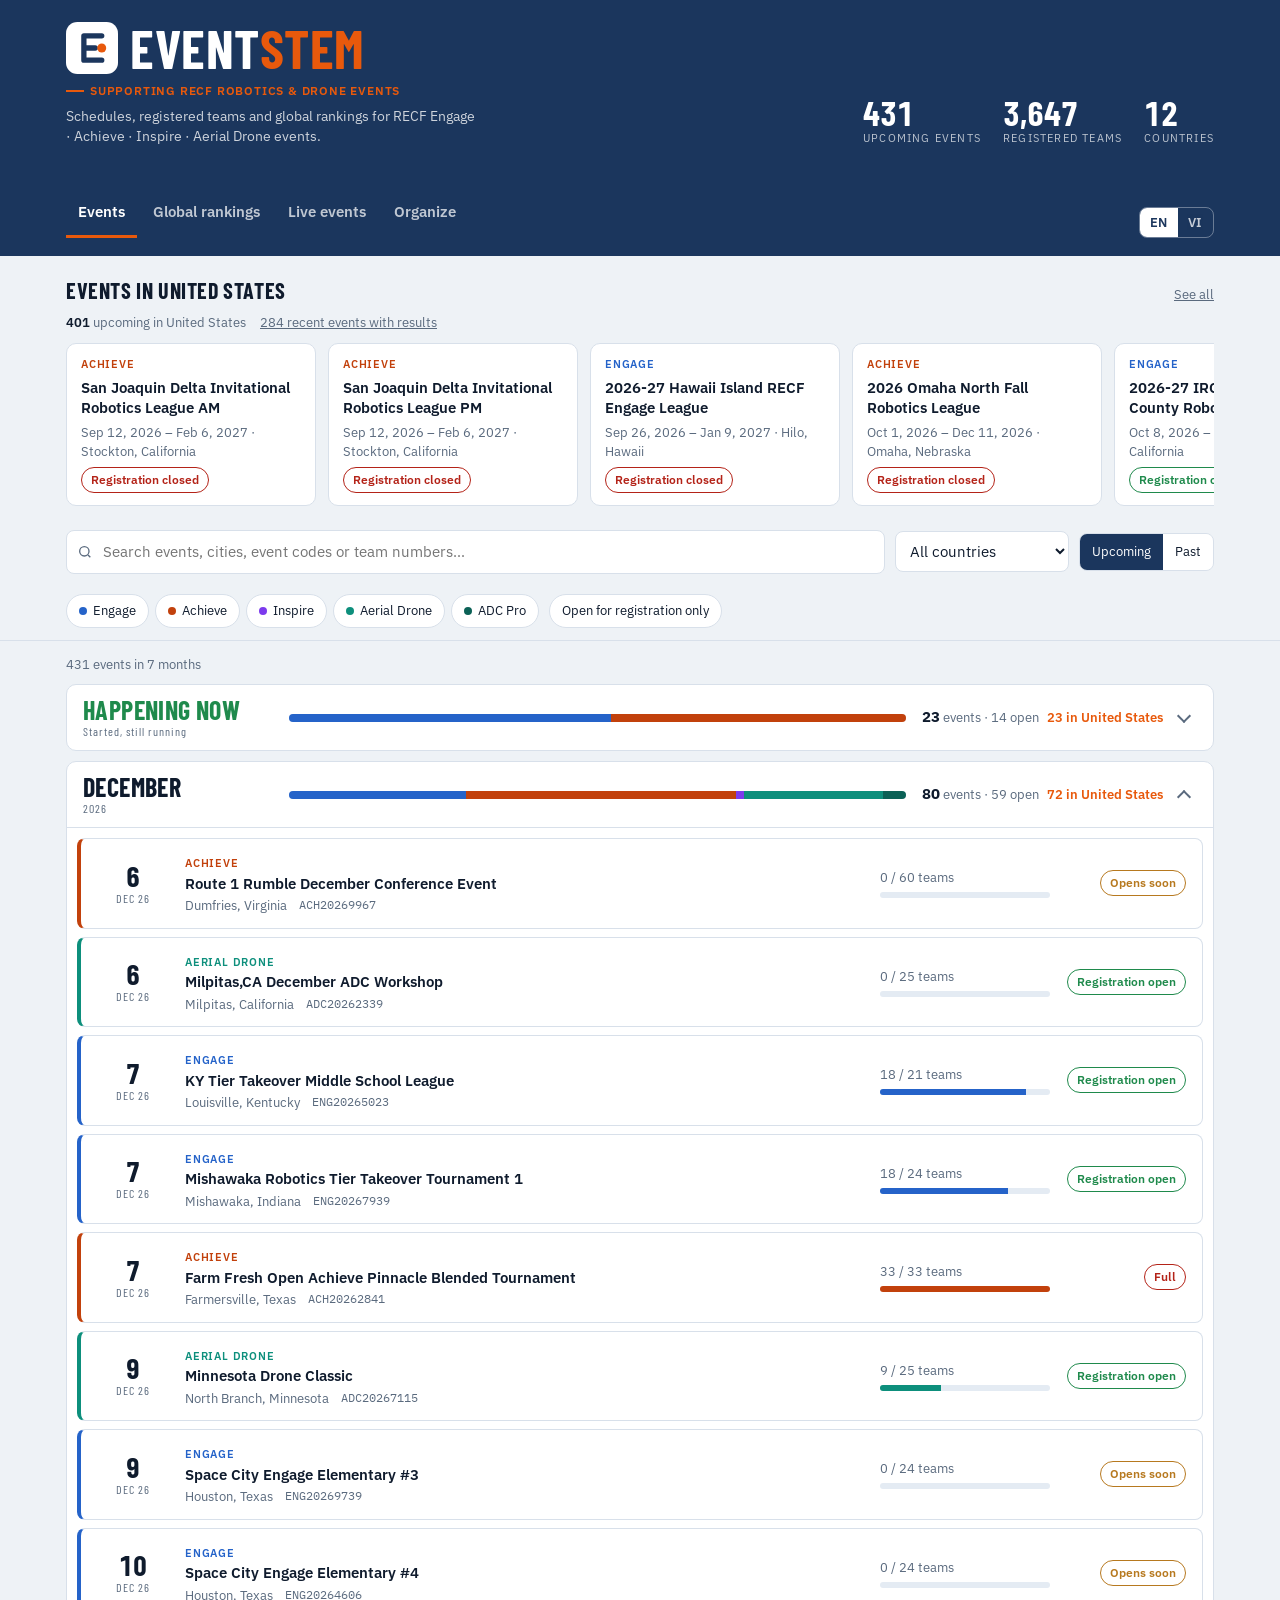
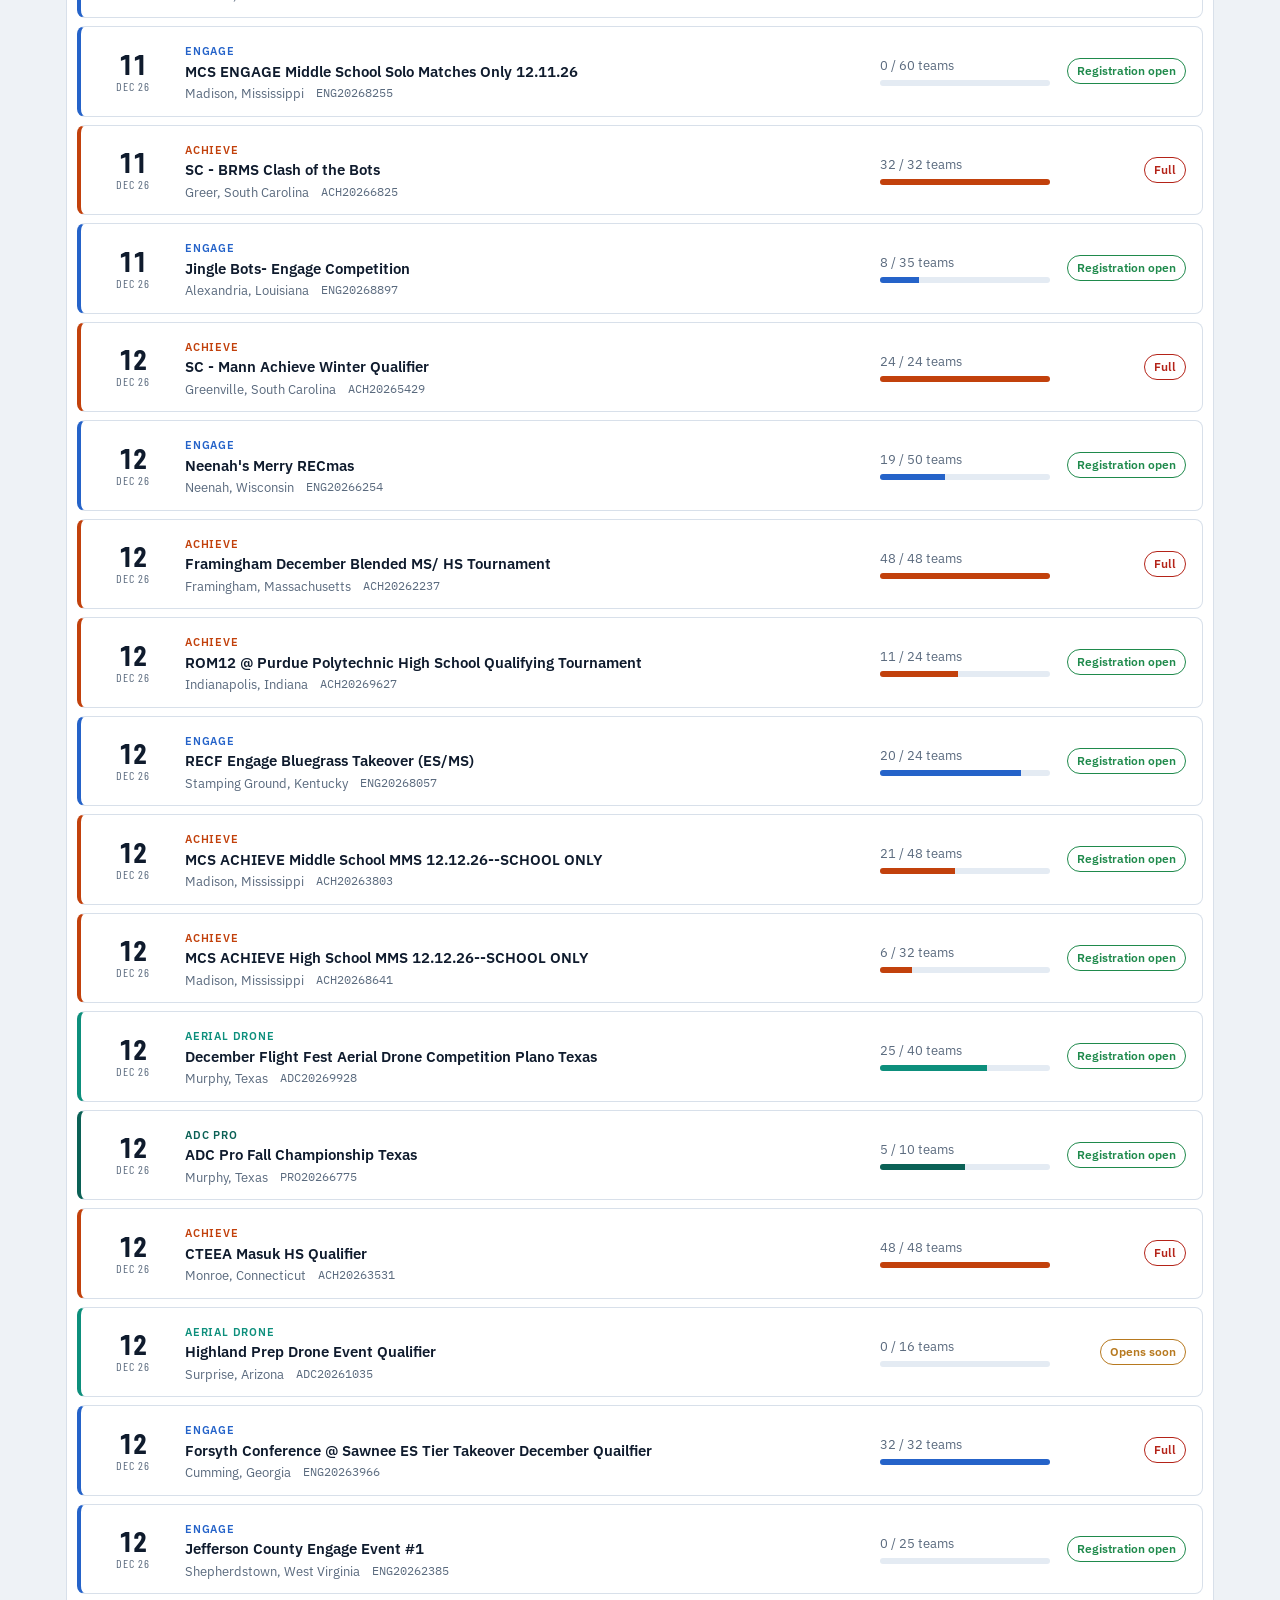
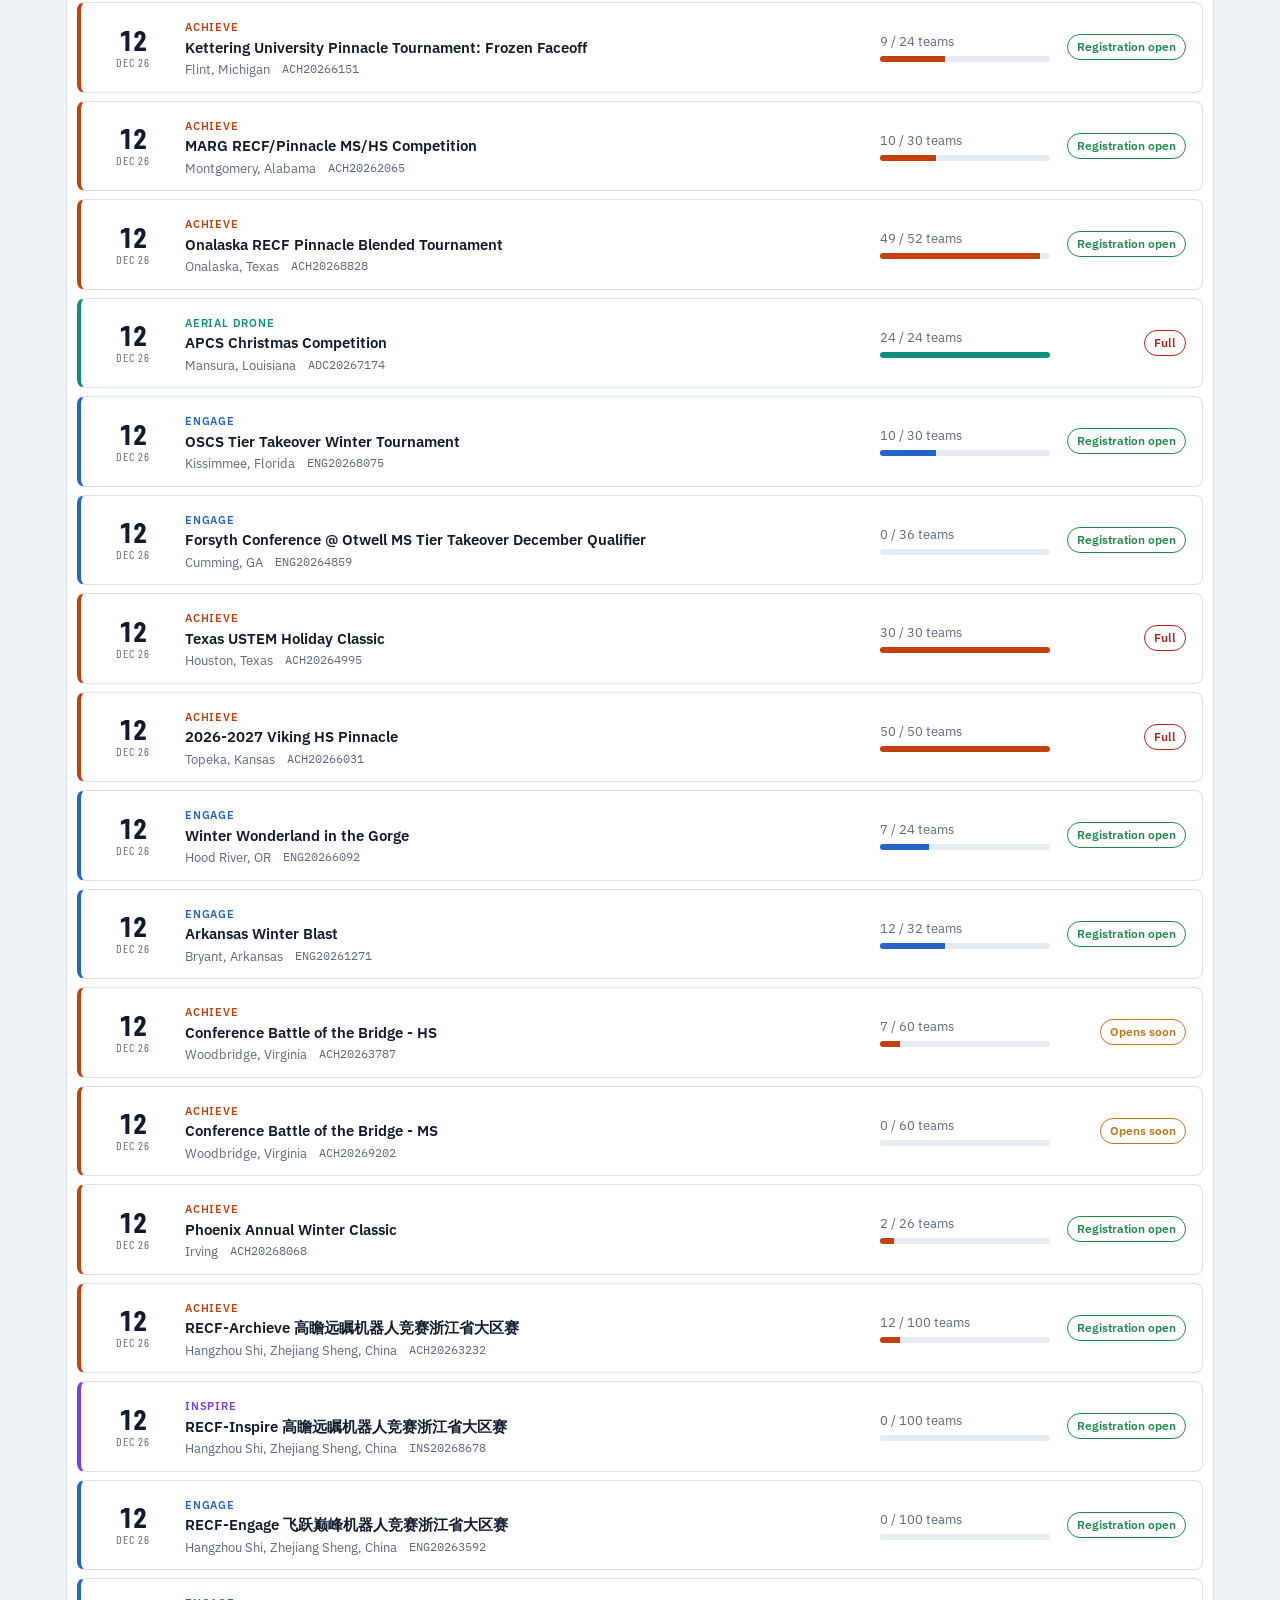
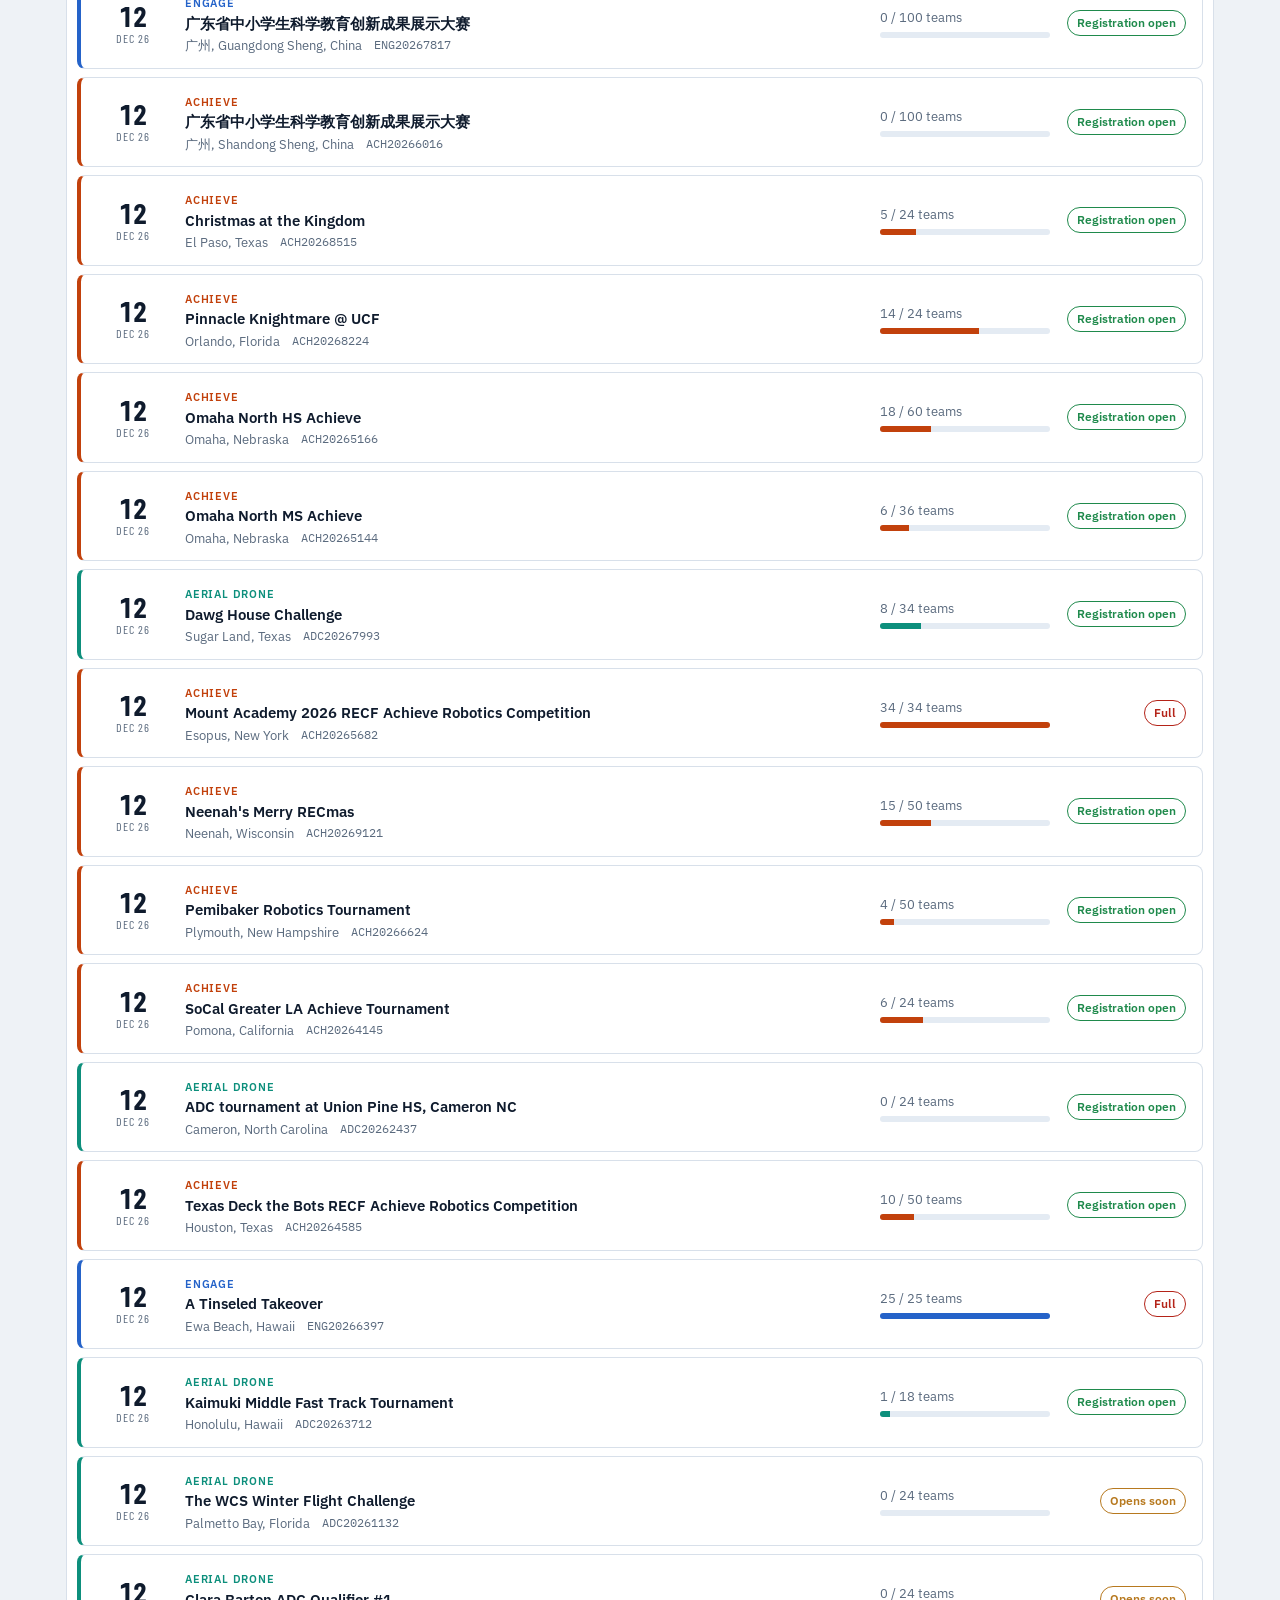
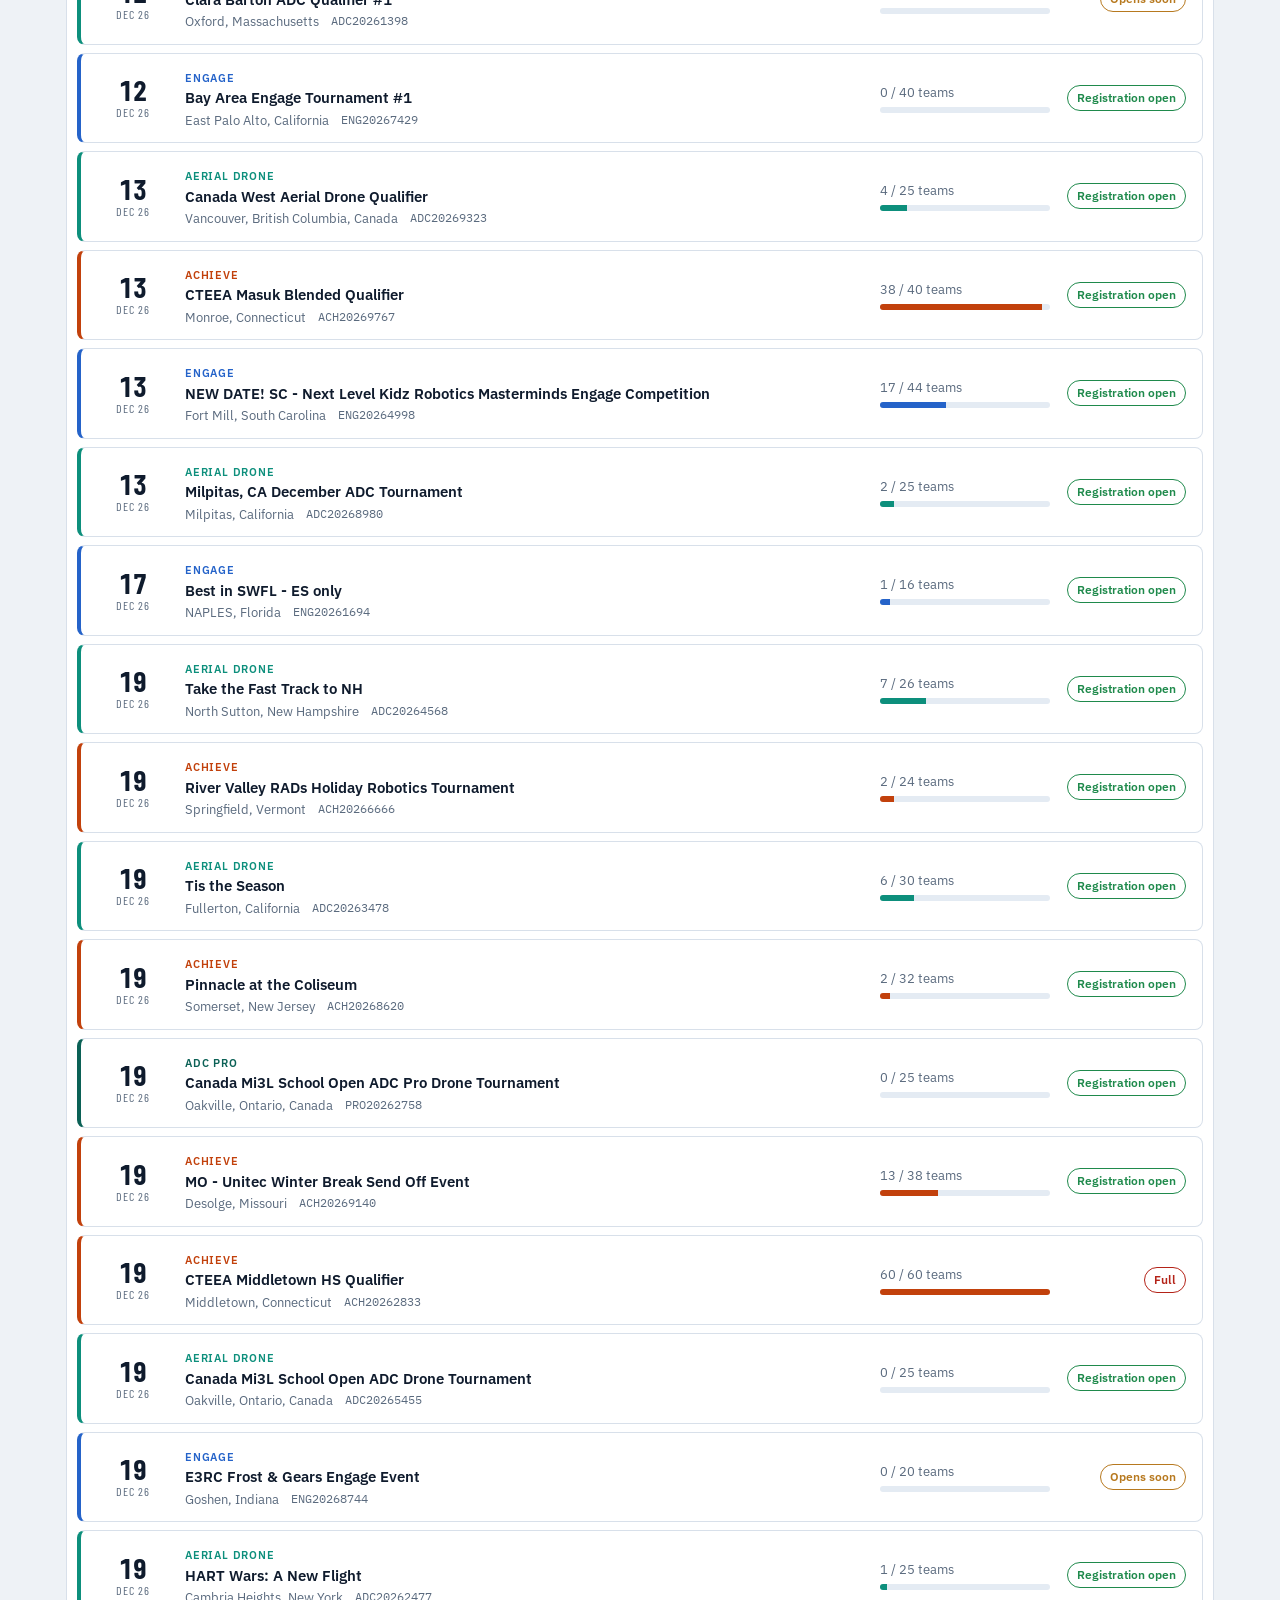
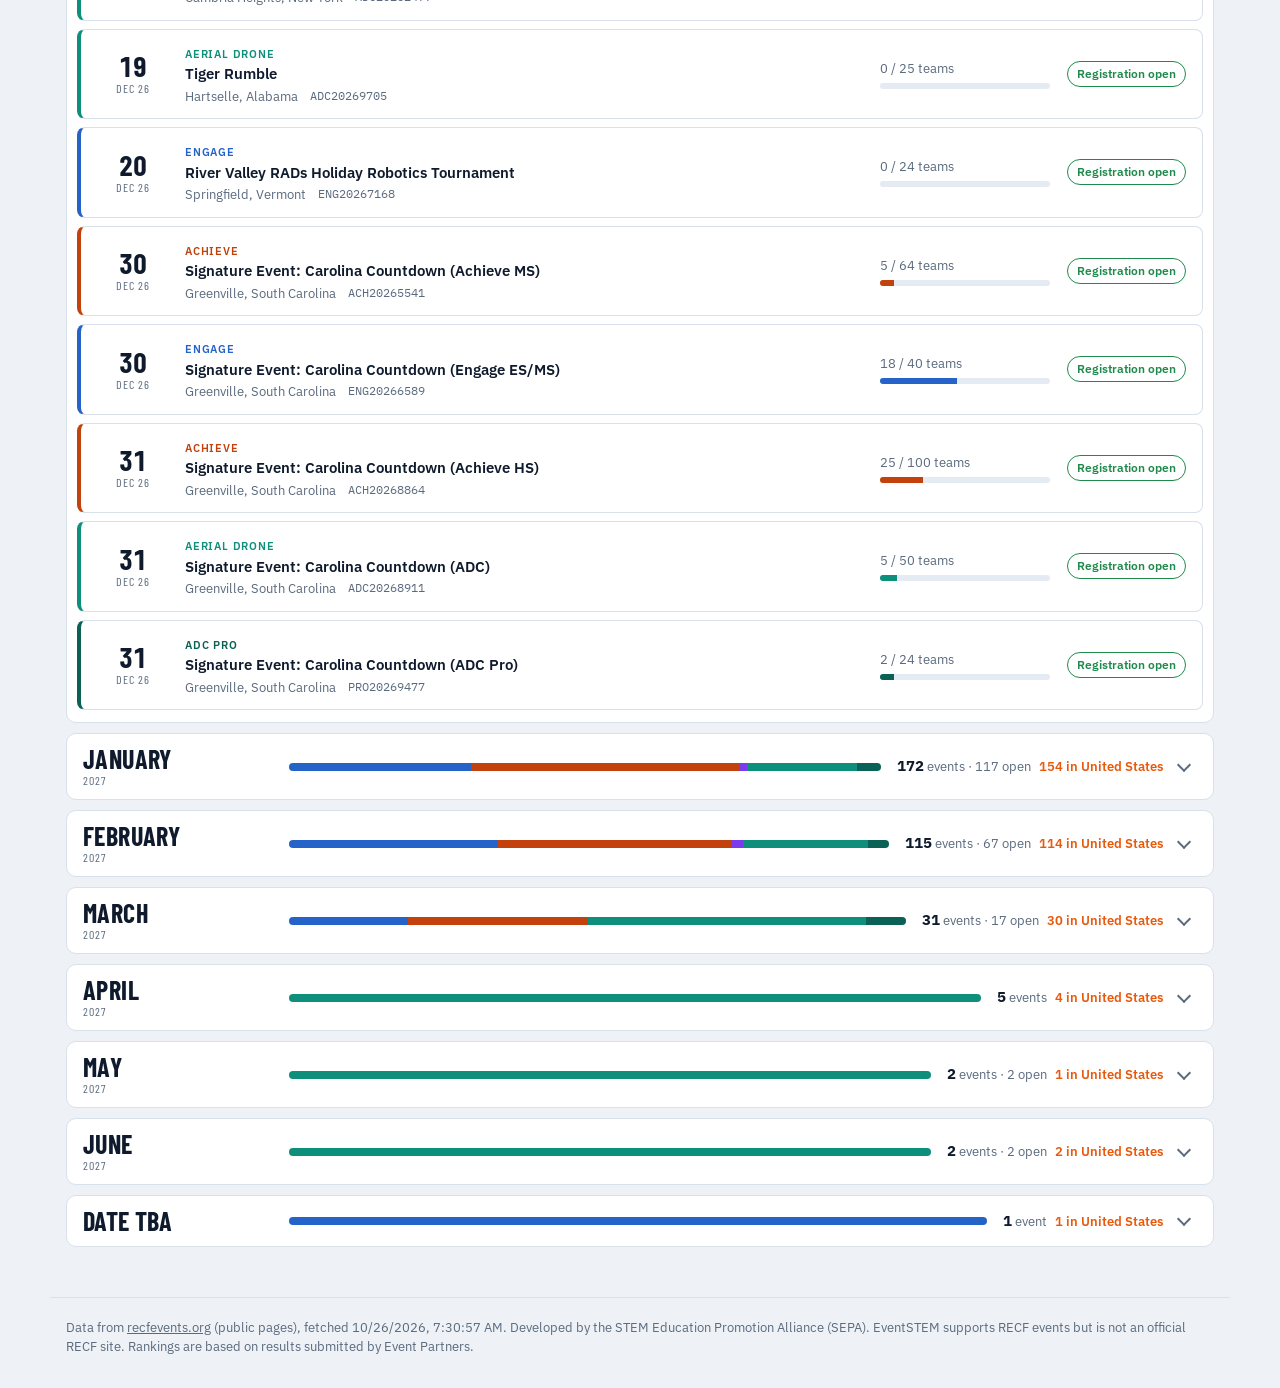
==== commit ebd4fbcd: "Dòng 'Supporting RECF robotics & drone events' dưới logo; chân trang ghi SEPA phát triển - index.htm" ====
--- a/index.html
+++ b/index.html
@@ -55,6 +55,8 @@
 .brandrow{display:flex;align-items:center;gap:12px}
 .mark{width:clamp(38px,6vw,52px);height:auto;flex:none}
 .brand p{margin:6px 0 0;opacity:.78;font-size:13.5px;max-width:52ch}
+.brand .sup{display:inline-flex;align-items:center;gap:6px;margin:8px 0 0;opacity:1;font-size:12px;font-weight:600;letter-spacing:.8px;text-transform:uppercase;color:var(--signal)}
+.brand .sup::before{content:"";width:18px;height:2px;background:currentColor}
 .tally{display:flex;gap:22px;flex-wrap:wrap}
 .tally div{display:flex;flex-direction:column}
 .tally b{font-family:var(--f-disp);font-size:34px;line-height:1;font-variant-numeric:tabular-nums}
@@ -132,6 +134,7 @@
 @media (max-width:760px){
   .band .wrap{padding-block:14px 8px;gap:10px 18px;align-items:center}
   .brand p{display:none}
+  .brand .sup{display:inline-flex;font-size:11px}
   .tally{gap:16px}
   .tally b{font-size:22px}
   .tally small{font-size:9.5px;letter-spacing:.8px}
@@ -234,7 +237,7 @@
 </head>
 <body>
 <header class="band"><div class="wrap">
-  <div class="brand"><div class="brandrow"><img class="mark" src="assets/logo-mark-white.svg" alt="" width="52" height="52"><h1>Event<span>STEM</span></h1></div><p data-vi="Lịch thi đấu, đội đăng ký và bảng xếp hạng toàn cầu các giải RECF Engage · Achieve · Inspire · Aerial Drone.">Schedules, registered teams and global rankings for RECF Engage · Achieve · Inspire · Aerial Drone events.</p></div>
+  <div class="brand"><div class="brandrow"><img class="mark" src="assets/logo-mark-white.svg" alt="" width="52" height="52"><h1>Event<span>STEM</span></h1></div><p class="sup" data-vi="Đồng hành cùng các giải robot &amp; drone RECF">Supporting RECF robotics &amp; drone events</p><p data-vi="Lịch thi đấu, đội đăng ký và bảng xếp hạng toàn cầu các giải RECF Engage · Achieve · Inspire · Aerial Drone.">Schedules, registered teams and global rankings for RECF Engage · Achieve · Inspire · Aerial Drone events.</p></div>
   <div class="tally" id="tally"></div>
 </div>
 <div class="wrap navrow"><nav class="views" aria-label="Main" data-vi-aria="Mục chính"><a href="#giai" id="navEvents" aria-current="page" data-vi="Giải đấu">Events</a><a href="#xephang" id="navRank" data-vi="Xếp hạng toàn cầu">Global rankings</a><a href="event.html" data-vi="Giải trực tiếp">Live events</a><a href="manage.html" data-vi="Tổ chức giải">Organize</a></nav>
@@ -367,8 +370,8 @@
   $('country').value=st.country;
   paintNear(countries);
   var src='<a href="'+esc(D.source)+'" target="_blank" rel="noopener">recfevents.org</a>', at=esc(new Date(D.fetched).toLocaleString(loc()));
-  $('foot').innerHTML=tr('Data from '+src+' (public pages), fetched '+at+'. EventSTEM is a SEPA project, not an official RECF site. Rankings are based on results submitted by Event Partners.',
-    'Dữ liệu lấy từ '+src+' (trang công khai) lúc '+at+'. EventSTEM là dự án của SEPA, không phải trang chính thức của RECF. Kết quả xếp hạng do Event Partner gửi.');
+  $('foot').innerHTML=tr('Data from '+src+' (public pages), fetched '+at+'. Developed by the STEM Education Promotion Alliance (SEPA). EventSTEM supports RECF events but is not an official RECF site. Rankings are based on results submitted by Event Partners.',
+    'Dữ liệu lấy từ '+src+' (trang công khai) lúc '+at+'. Phát triển bởi STEM Education Promotion Alliance (SEPA). EventSTEM hỗ trợ các giải RECF nhưng không phải trang chính thức của RECF. Kết quả xếp hạng do Event Partner gửi.');
 }
 
 /* "Gần bạn": quốc gia người xem chọn lần trước, hoặc đoán từ múi giờ / ngôn ngữ trình duyệt (js/geo.js).
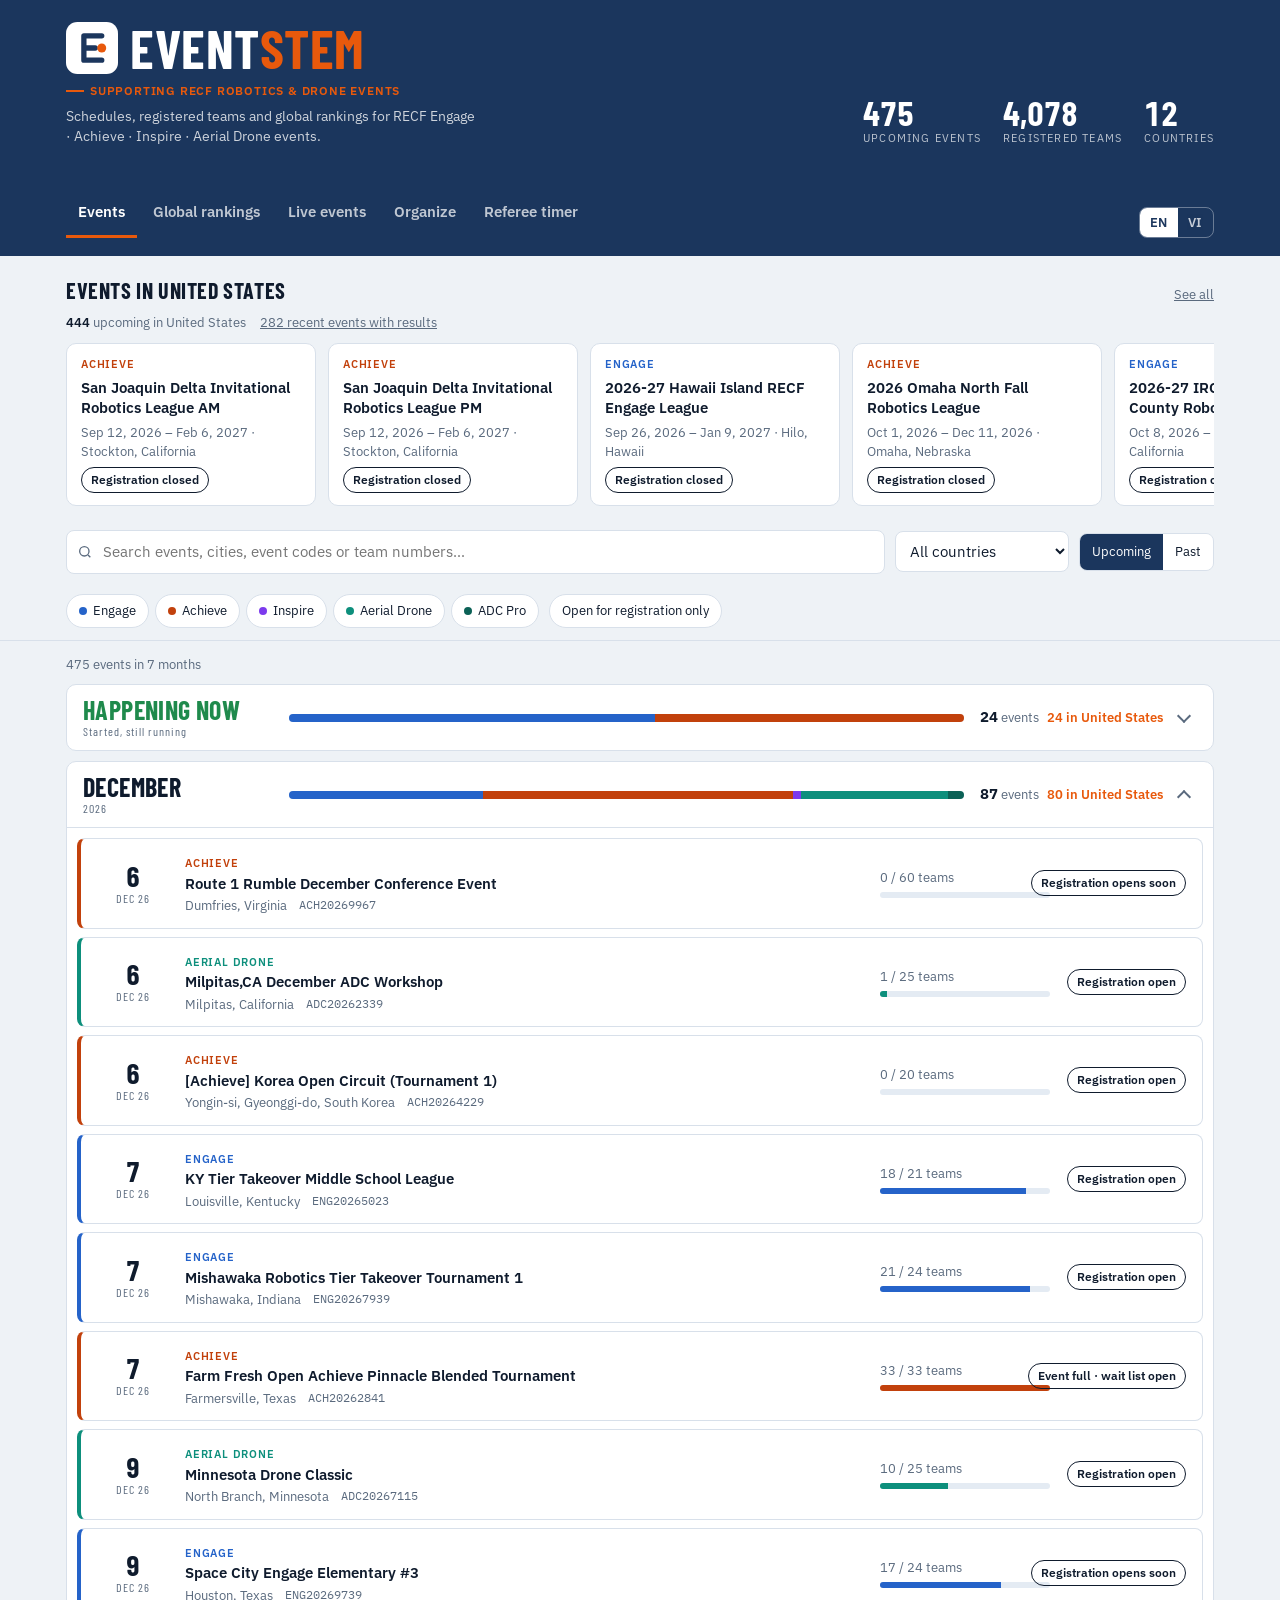
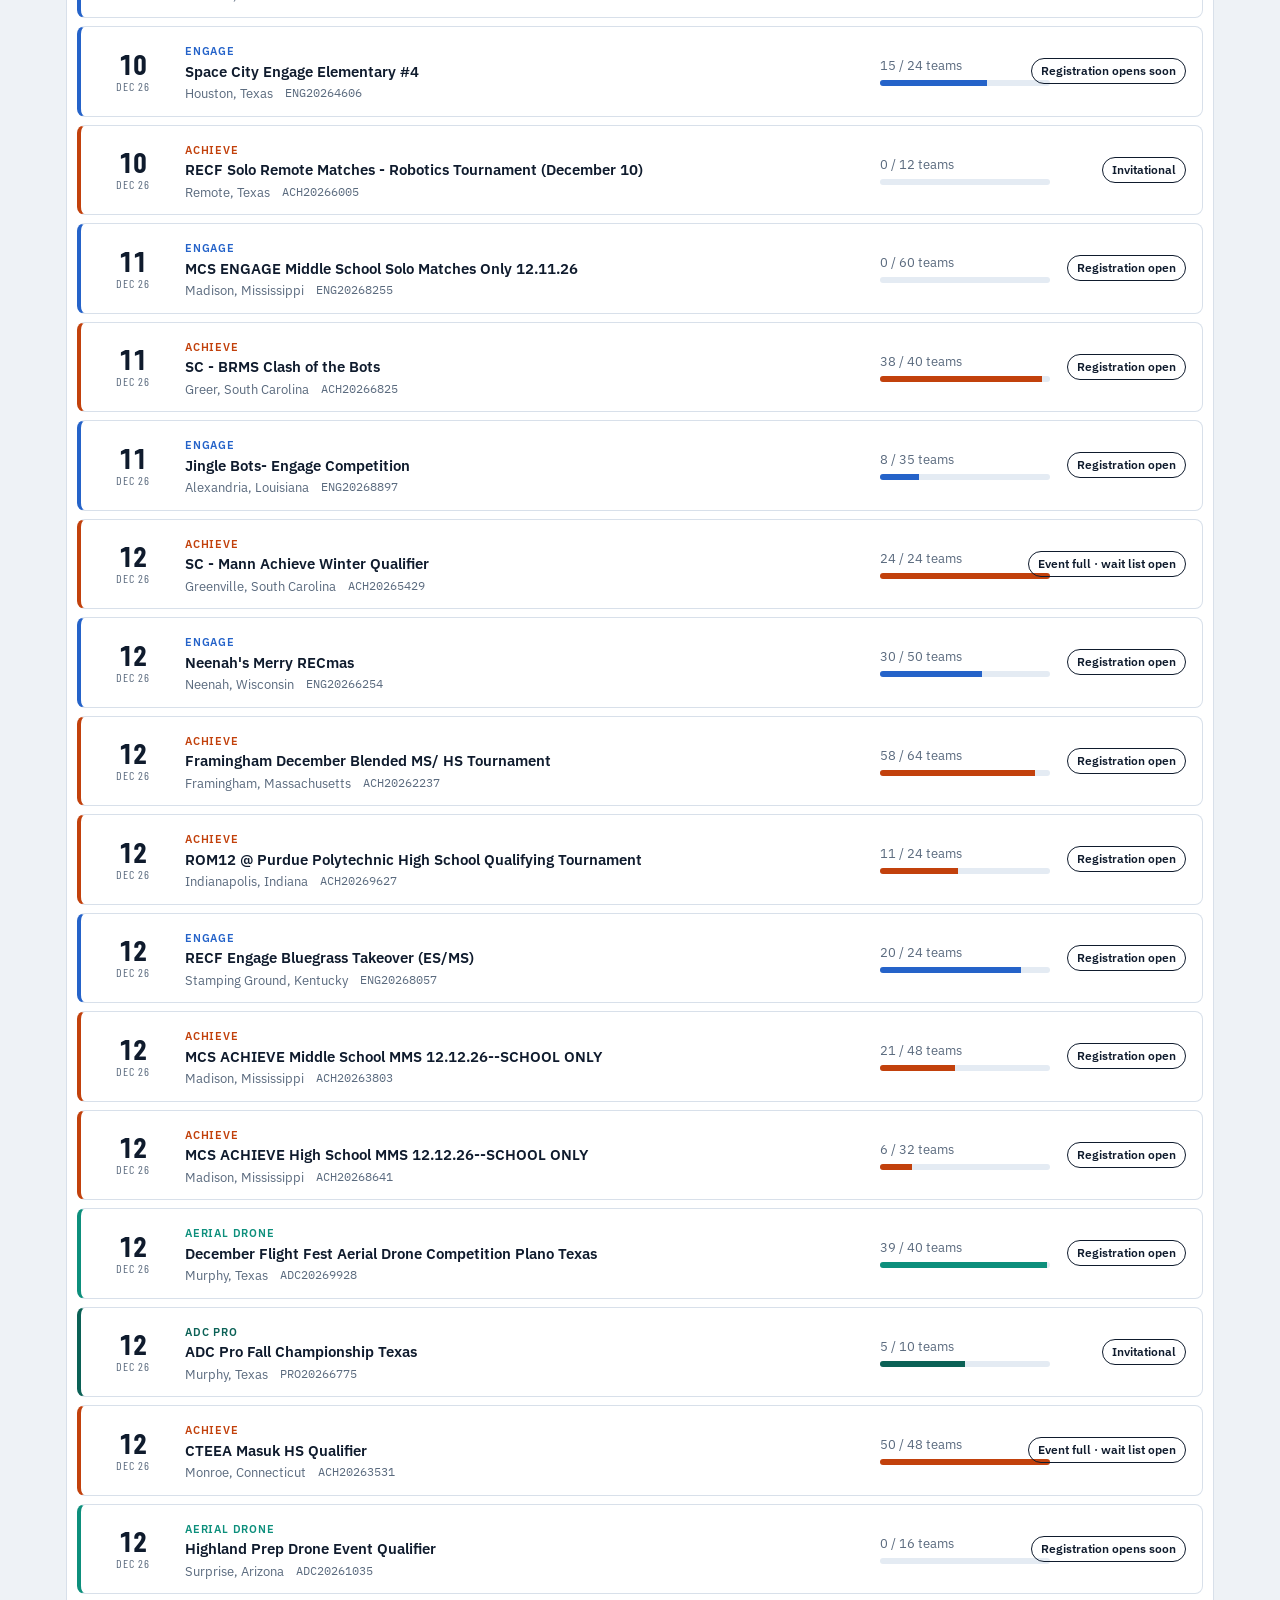
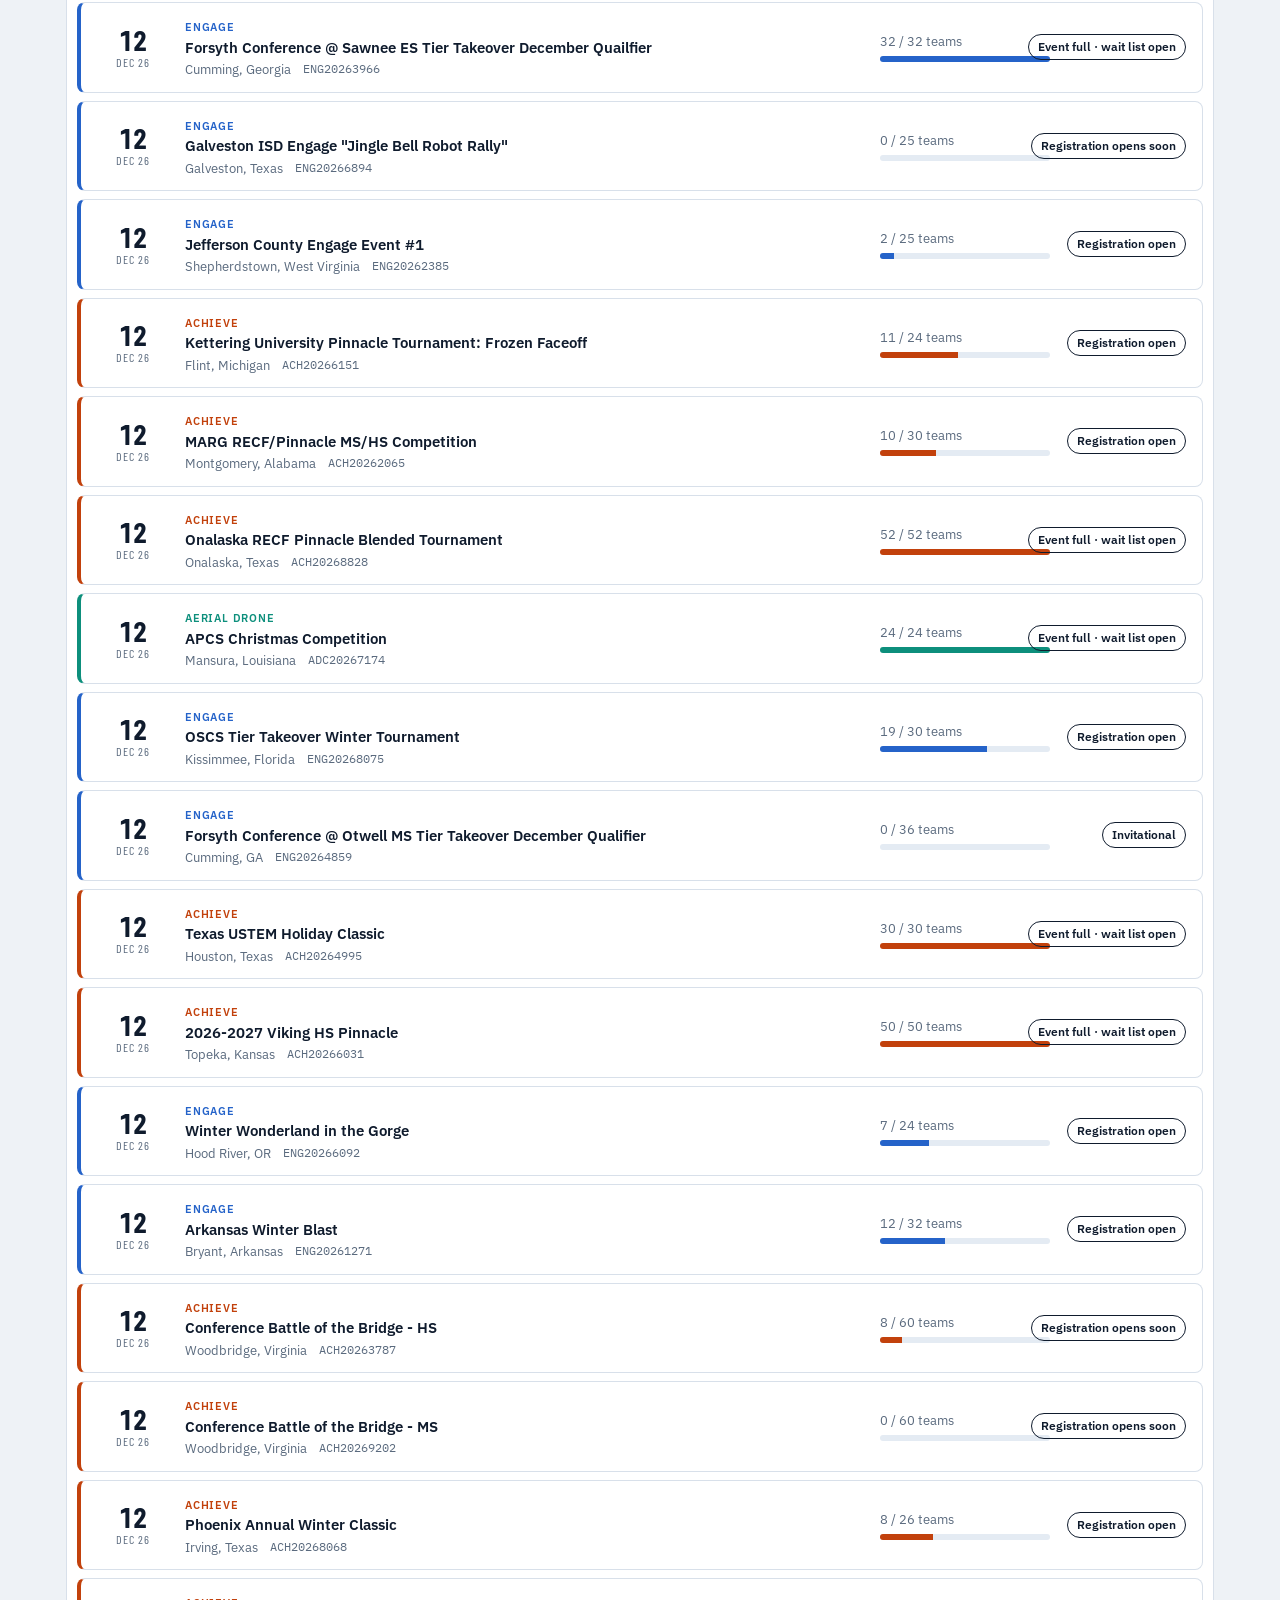
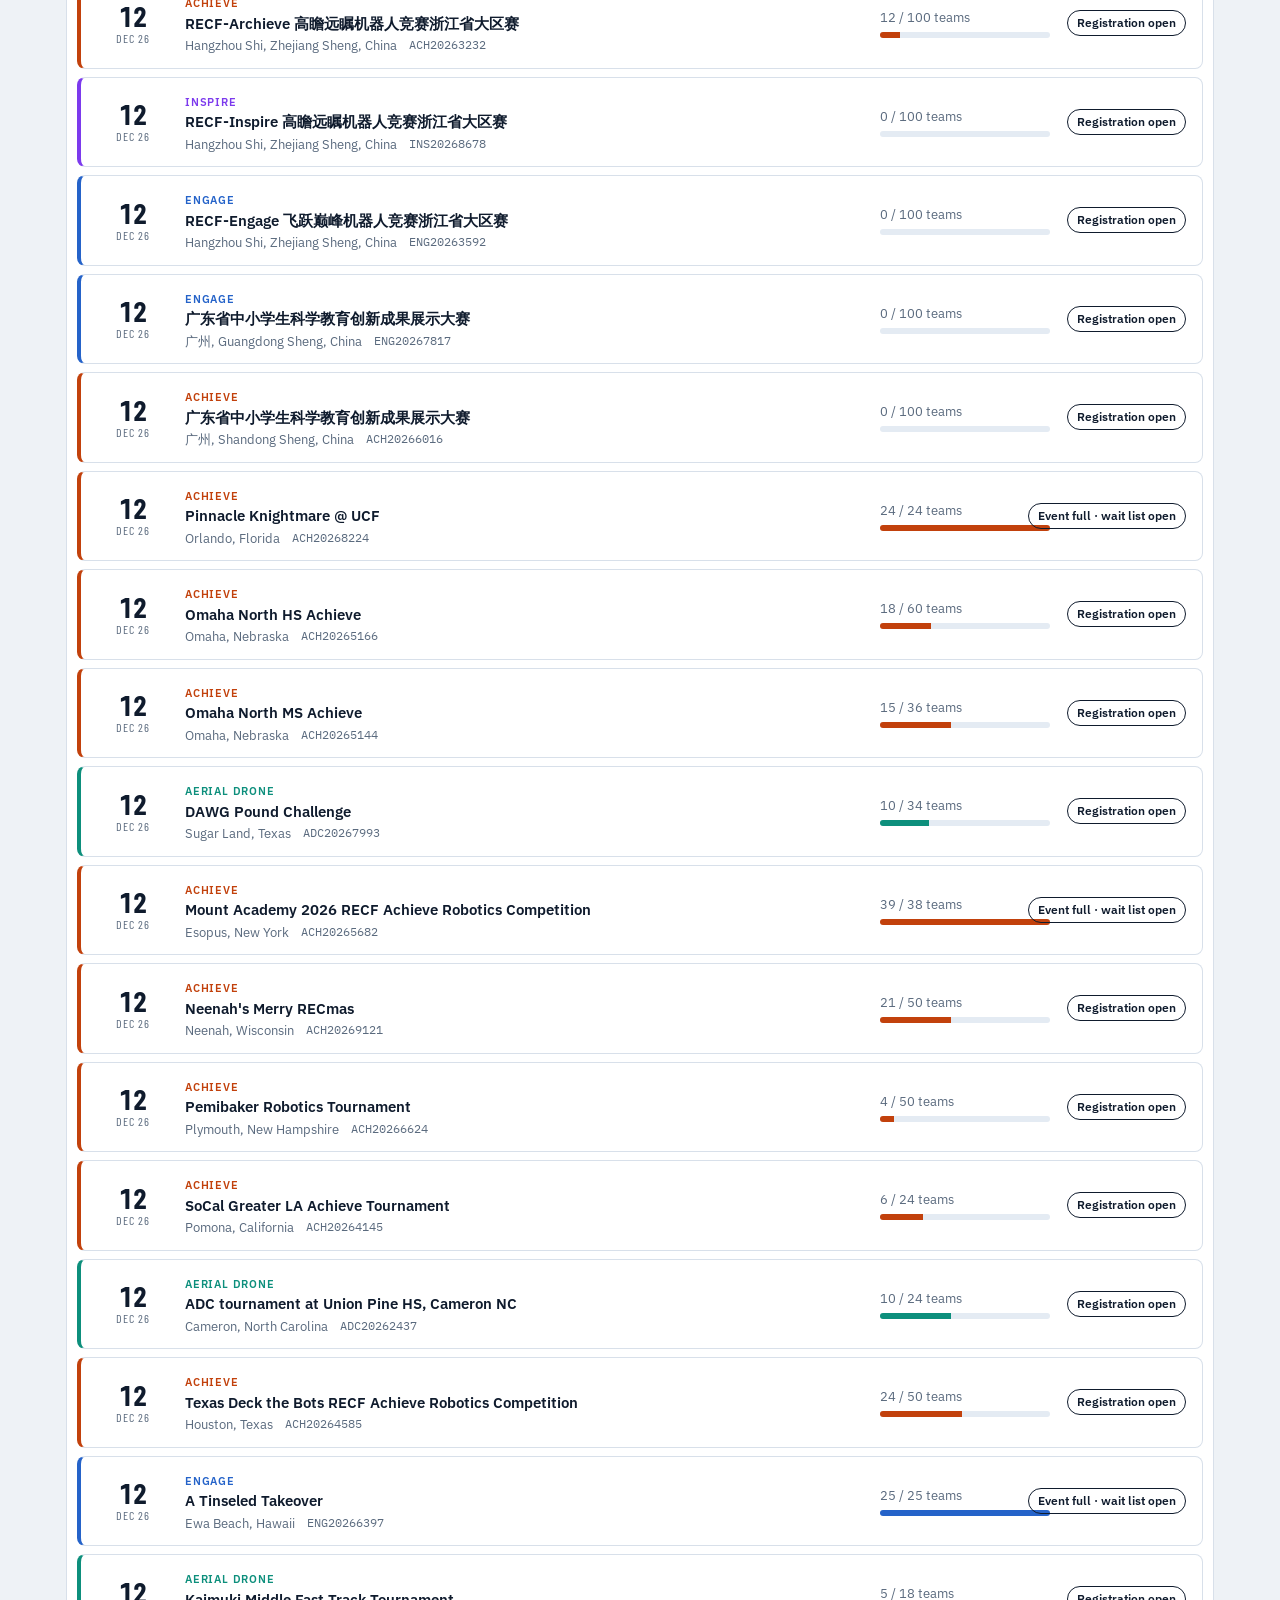
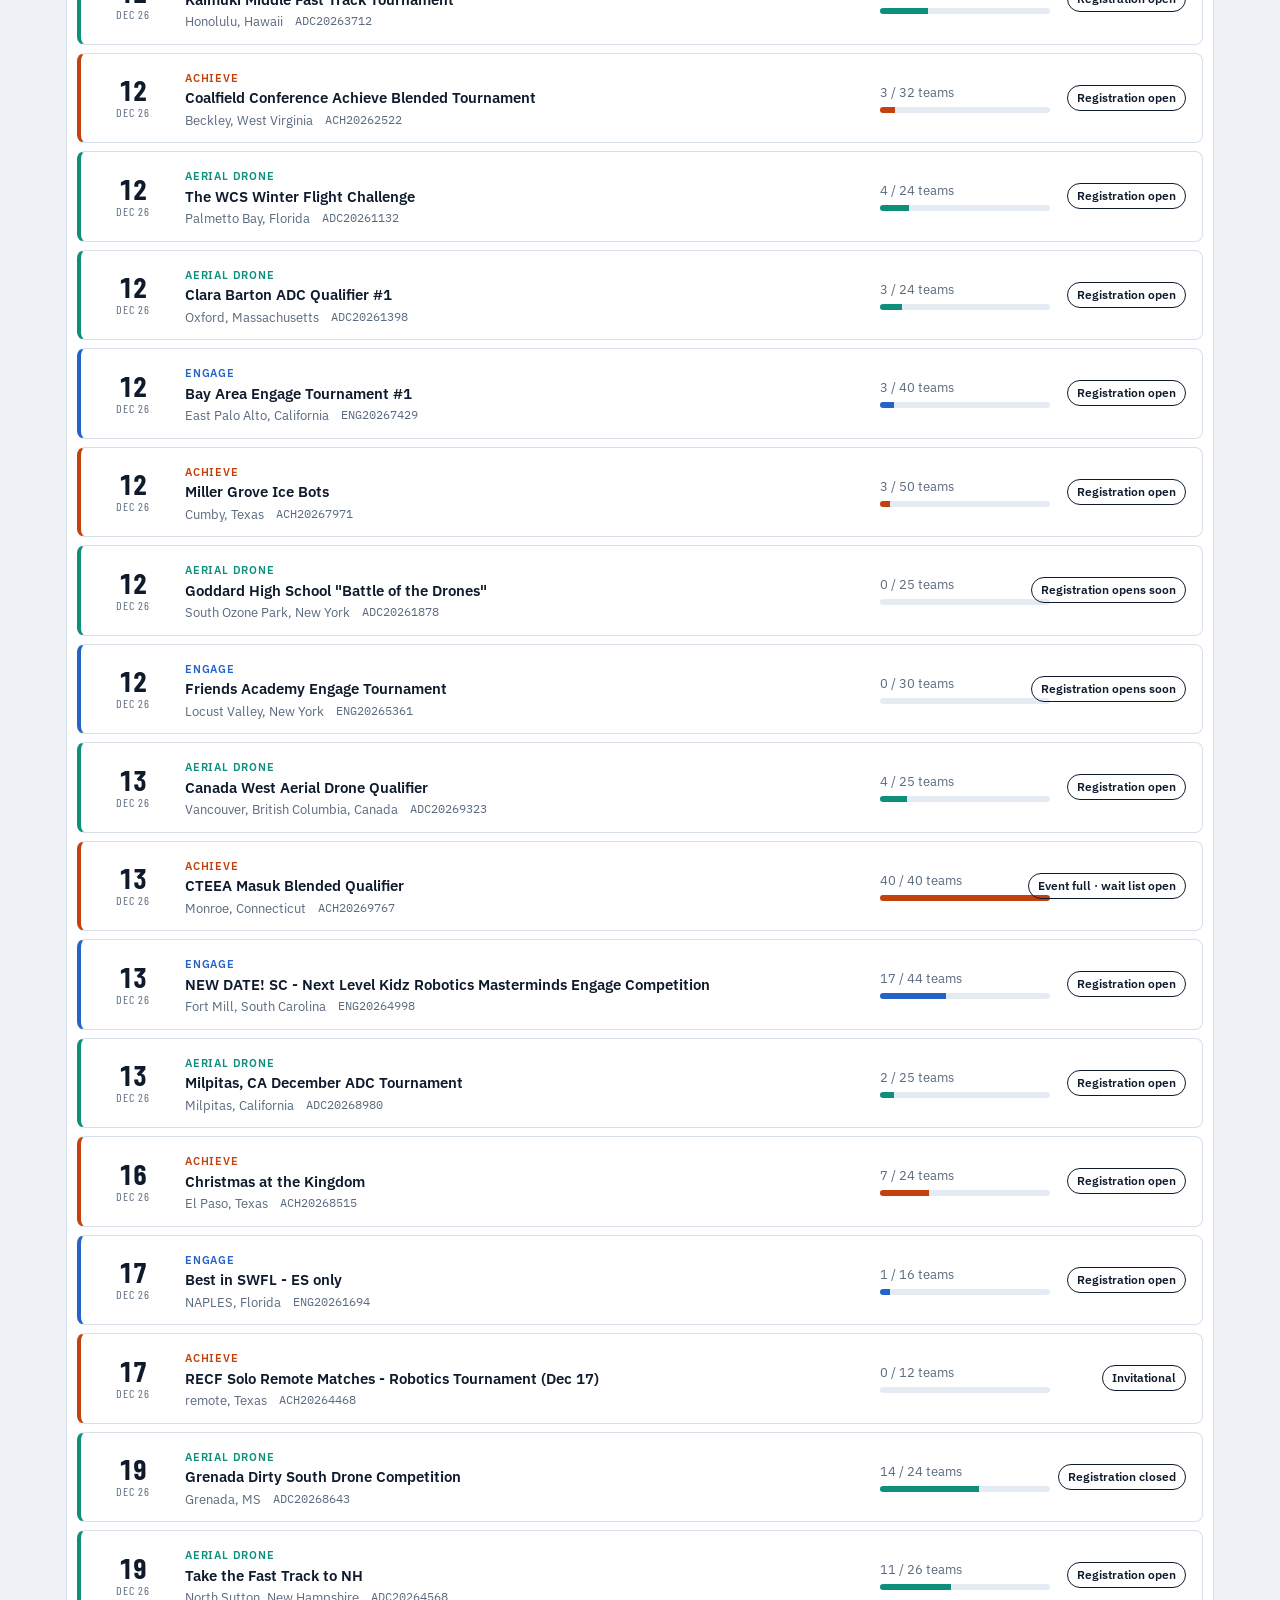
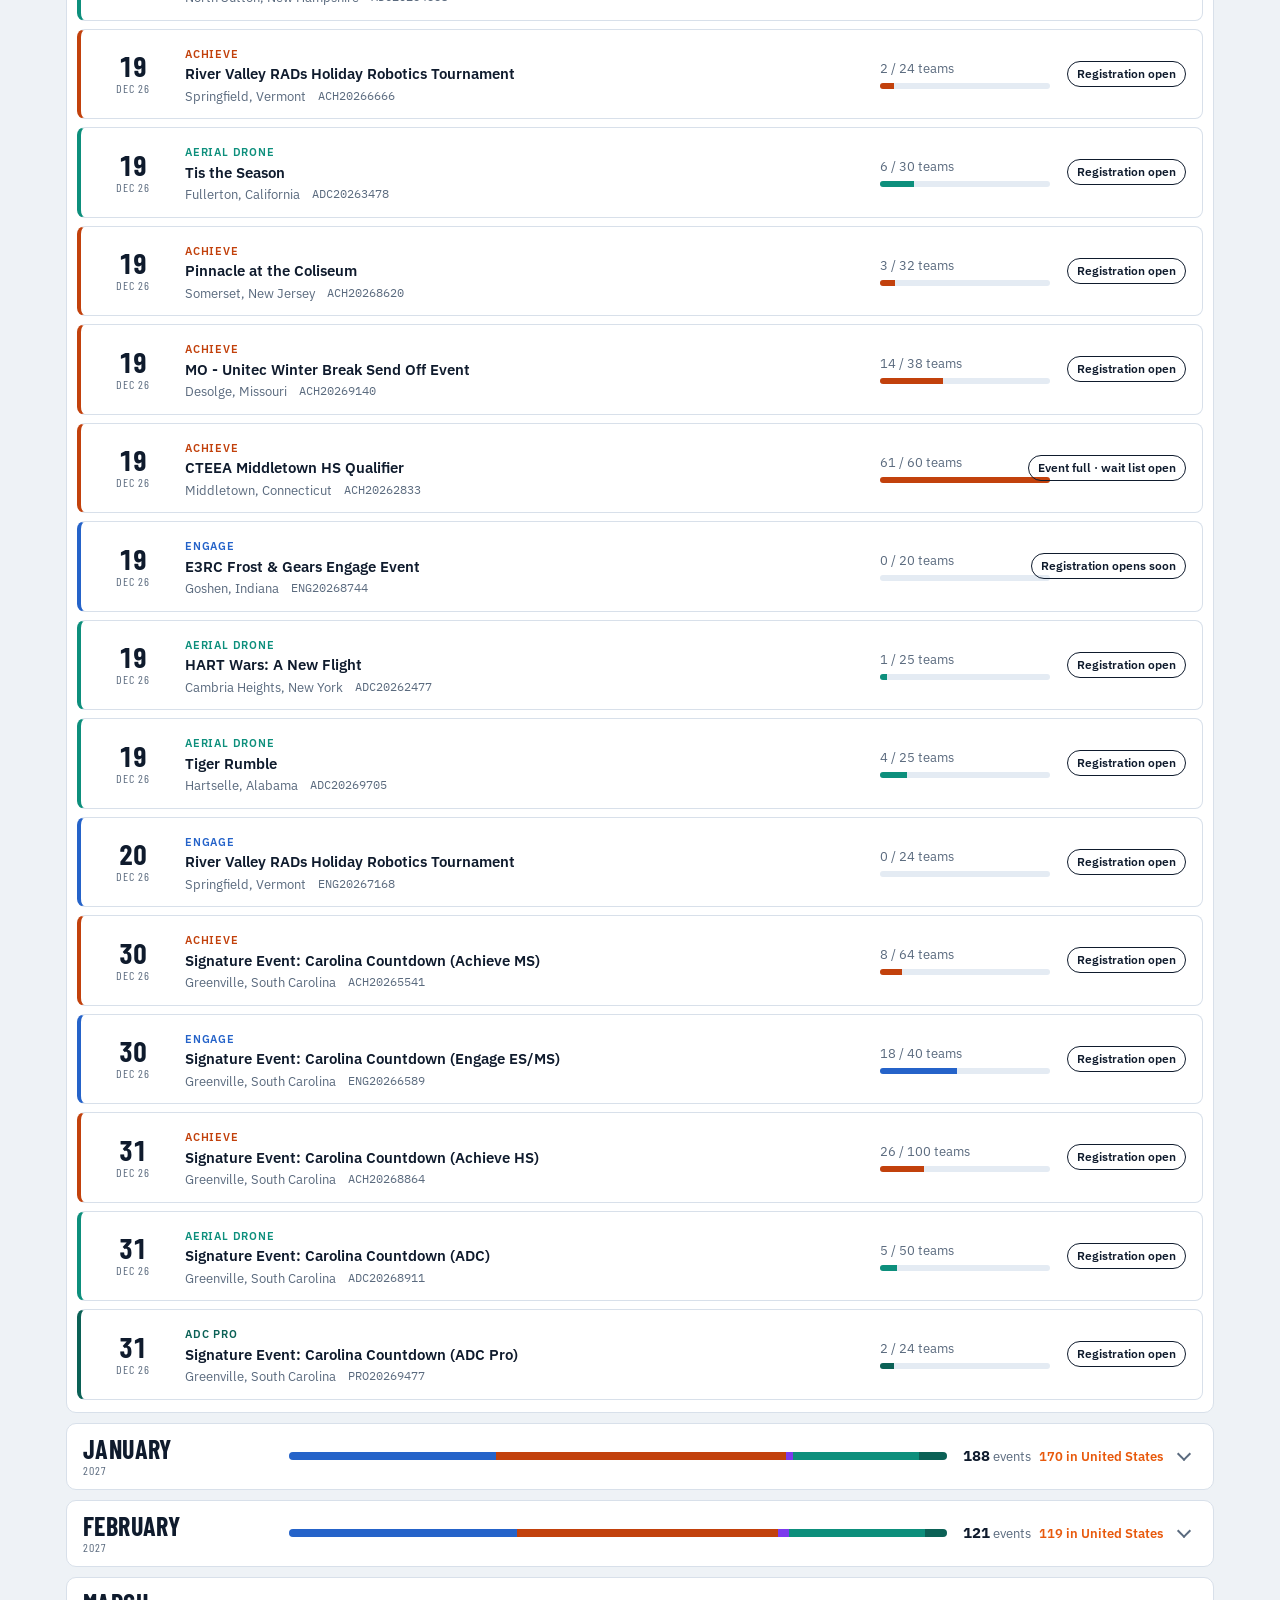
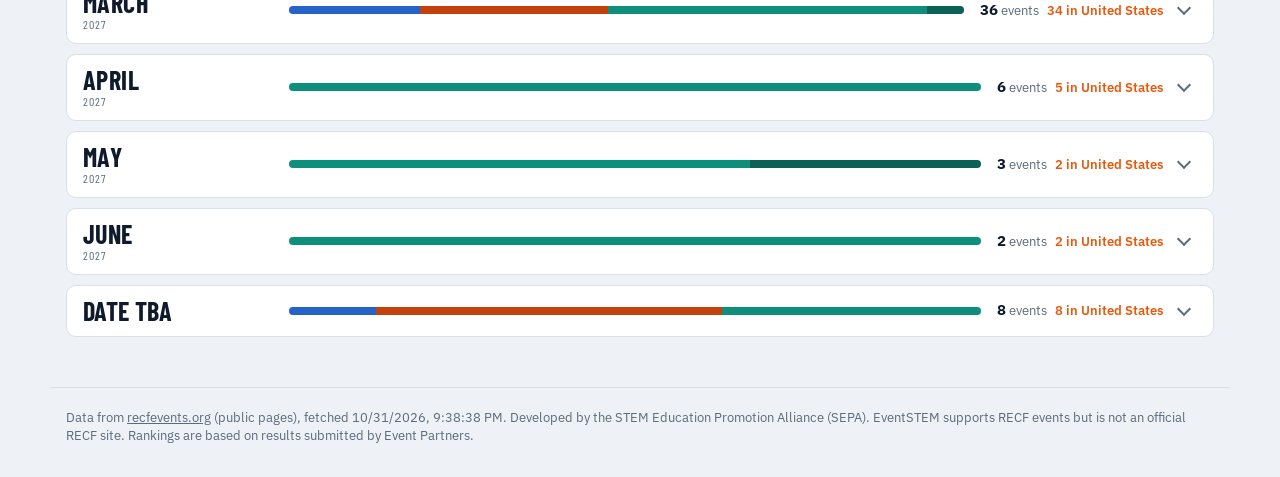
==== commit db7cab35: "Đưa đồng hồ trọng tài lên menu chính, thêm ô chọn giải trên đồng hồ - Mục "Referee timer / Đồng hồ t" ====
--- a/index.html
+++ b/index.html
@@ -240,7 +240,7 @@
   <div class="brand"><div class="brandrow"><img class="mark" src="assets/logo-mark-white.svg" alt="" width="52" height="52"><h1>Event<span>STEM</span></h1></div><p class="sup" data-vi="Đồng hành cùng các giải robot &amp; drone RECF">Supporting RECF robotics &amp; drone events</p><p data-vi="Lịch thi đấu, đội đăng ký và bảng xếp hạng toàn cầu các giải RECF Engage · Achieve · Inspire · Aerial Drone.">Schedules, registered teams and global rankings for RECF Engage · Achieve · Inspire · Aerial Drone events.</p></div>
   <div class="tally" id="tally"></div>
 </div>
-<div class="wrap navrow"><nav class="views" aria-label="Main" data-vi-aria="Mục chính"><a href="#giai" id="navEvents" aria-current="page" data-vi="Giải đấu">Events</a><a href="#xephang" id="navRank" data-vi="Xếp hạng toàn cầu">Global rankings</a><a href="event.html" data-vi="Giải trực tiếp">Live events</a><a href="manage.html" data-vi="Tổ chức giải">Organize</a></nav>
+<div class="wrap navrow"><nav class="views" aria-label="Main" data-vi-aria="Mục chính"><a href="#giai" id="navEvents" aria-current="page" data-vi="Giải đấu">Events</a><a href="#xephang" id="navRank" data-vi="Xếp hạng toàn cầu">Global rankings</a><a href="event.html" data-vi="Giải trực tiếp">Live events</a><a href="manage.html" data-vi="Tổ chức giải">Organize</a><a href="timer.html" data-vi="Đồng hồ trọng tài">Referee timer</a></nav>
   <div class="lang" id="lang" role="group" aria-label="Language / Ngôn ngữ"><button type="button" data-l="en" lang="en" aria-pressed="true">EN</button><button type="button" data-l="vi" lang="vi" aria-pressed="false">VI</button></div></div>
 </header>
 
